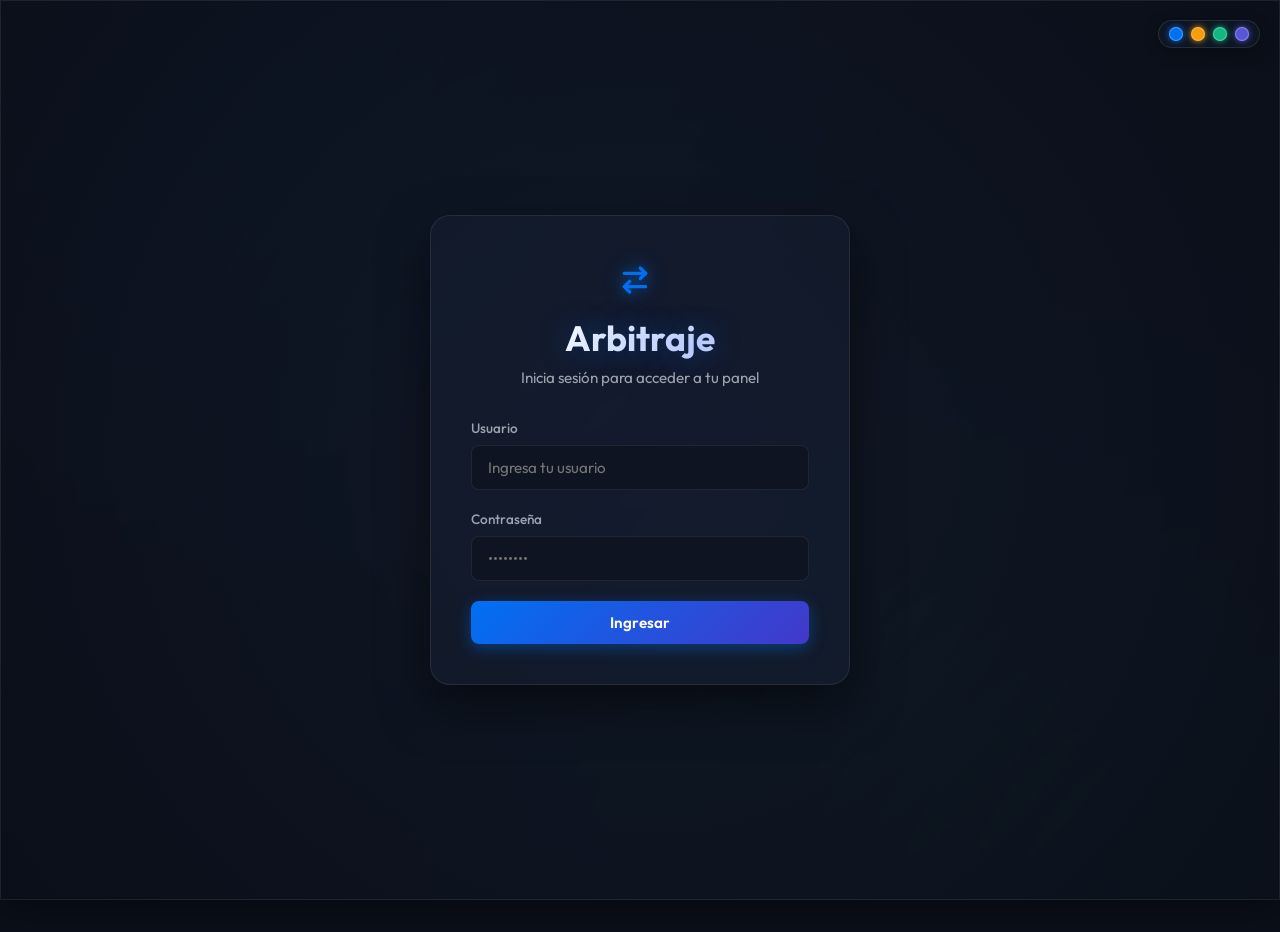
==== Arbitraje_Remesas/static/index.html @ f4feee77 "Auto-deploy: Update index.html" ====
<!DOCTYPE html>
<html lang="es">
<head>
    <meta charset="UTF-8">
    <meta name="viewport" content="width=device-width, initial-scale=1.0">
    <title>Arbitraje & Remesas - Control Panel</title>
    <link href="https://fonts.googleapis.com/css2?family=Outfit:wght@300;400;500;600;700&display=swap" rel="stylesheet">
    <link rel="stylesheet" href="styles.css?v=108">
    <script src="https://cdn.jsdelivr.net/npm/chart.js"></script>
    <link rel="icon" href="data:image/svg+xml,<svg xmlns='http://www.w3.org/2000/svg' viewBox='0 0 24 24' fill='none' stroke='%230070F3' stroke-width='2.5' stroke-linecap='round' stroke-linejoin='round'><path d='M16 3l4 4-4 4'/><path d='M20 7H4'/><path d='M8 21l-4-4 4-4'/><path d='M4 17h16'/></svg>">
</head>
<body>
    <!-- Theme Switcher floating container -->
    <div class="theme-switcher">
        <button class="theme-btn theme-blue" data-theme="blue" title="Tema Azul"></button>
        <button class="theme-btn theme-orange" data-theme="orange" title="Tema Naranja"></button>
        <button class="theme-btn theme-green" data-theme="green" title="Tema Verde"></button>
        <button class="theme-btn theme-purple" data-theme="purple" title="Tema Morado"></button>
    </div>

    <!-- Login Screen -->
    <div id="login-screen" class="glass-container auth-container">
        <div class="auth-box">
            <div class="logo-icon-svg logo-large">
                <svg class="logo-svg" viewBox="0 0 24 24" fill="none" stroke="currentColor" stroke-width="2.5" stroke-linecap="round" stroke-linejoin="round">
                    <path d="M16 3l4 4-4 4"/>
                    <path d="M20 7H4"/>
                    <path d="M8 21l-4-4 4-4"/>
                    <path d="M4 17h16"/>
                </svg>
            </div>
            <h1 class="glow-text">Arbitraje</h1>
            <p class="subtitle">Inicia sesión para acceder a tu panel</p>
            <div id="login-error" class="alert error hidden"></div>
            <form id="login-form">
                <div class="input-group">
                    <label for="username">Usuario</label>
                    <input type="text" id="username" required placeholder="Ingresa tu usuario">
                </div>
                <div class="input-group">
                    <label for="password">Contraseña</label>
                    <input type="password" id="password" required placeholder="••••••••">
                </div>
                <button type="submit" class="btn btn-primary btn-block">Ingresar</button>
            </form>
        </div>
    </div>

    <!-- Main Application Dashboard (Hidden until login) -->
    <div id="app-container" class="hidden">
        <header class="main-header">
            <div class="header-logo">
                <div class="logo-icon-svg">
                    <svg class="logo-svg" viewBox="0 0 24 24" fill="none" stroke="currentColor" stroke-width="2.5" stroke-linecap="round" stroke-linejoin="round">
                        <path d="M16 3l4 4-4 4"/>
                        <path d="M20 7H4"/>
                        <path d="M8 21l-4-4 4-4"/>
                        <path d="M4 17h16"/>
                    </svg>
                </div>
                <div>
                    <h1>Arbitraje & Remesas</h1>
                    <p class="subtitle">Eficiencia Operativa</p>
                </div>
            </div>
            <div class="header-actions">
                <div class="bcv-widget" style="display: flex; align-items: center; gap: 0.5rem;">
                    <span class="bcv-label">Tasa BCV:</span>
                    <span id="bcv-rate-display" class="bcv-value">--.-- Bs</span>
                    <span id="bcv-source" class="badge">Oficial</span>
                    
                    <!-- Capsule toggles for today / tomorrow -->
                    <div id="bcv-toggles" class="hidden" style="display: flex; gap: 3px; background: var(--card-bg); border: 1px solid var(--border-color); padding: 2px; border-radius: 6px; margin-left: 2px;">
                        <button id="btn-bcv-today" style="font-size: 0.72rem; padding: 2px 6px; border-radius: 4px; border: none; cursor: pointer; font-weight: 500; font-family: inherit; transition: all 0.2s;" title="Usar tasa de hoy">Hoy</button>
                        <button id="btn-bcv-tomorrow" style="font-size: 0.72rem; padding: 2px 6px; border-radius: 4px; border: none; cursor: pointer; font-weight: 500; font-family: inherit; transition: all 0.2s;" title="Usar tasa de mañana">Mañana</button>
                    </div>
                    
                    <button id="btn-edit-bcv" class="btn btn-icon" title="Editar tasa manual">✏️</button>
                </div>
                <button id="btn-change-password-modal" class="btn btn-secondary">🔑 Contraseña</button>
                <button id="btn-logout" class="btn btn-danger">Cerrar Sesión</button>
            </div>
        </header>

        <!-- Navigation Tabs -->
        <nav class="nav-tabs">
            <button class="tab-link active" data-tab="tab-capital">💼 Capital & Tarjetas</button>
            <button class="tab-link" data-tab="tab-canjes">💱 Canje & Arbitraje</button>
            <button class="tab-link" data-tab="tab-calculadora">🧮 Calculadora de Ciclos</button>
            <button class="tab-link" data-tab="tab-remesas">💸 Remesas & Cotizaciones</button>
            <button class="tab-link" data-tab="tab-stats">📊 Análisis & Estadísticas</button>
            <button class="tab-link" data-tab="tab-historial">📜 Historial & Bitácoras</button>
            <button class="tab-link" data-tab="tab-personal">🔒 Finanzas Personales</button>
            <button class="tab-link" data-tab="tab-estrategia">🧭 Estrategias de Capital</button>
        </nav>

        <main class="tab-content-container">
            <!-- TAB 1: CAPITAL & TARJETAS -->
            <section id="tab-capital" class="tab-pane active">
                <div class="grid-2col" style="align-items: start;">
                    <!-- Capital Distribution -->
                    <div class="card glass-card">
                        <div class="card-header" style="display: flex; justify-content: space-between; align-items: center; width: 100%; flex-wrap: wrap; gap: 0.5rem;">
                            <h2>Distribución del Capital</h2>
                            <div style="display: flex; gap: 0.5rem; flex-wrap: wrap;">
                                <button type="button" id="btn-abrir-canje-modal" class="btn btn-primary btn-sm" style="background: linear-gradient(135deg, #10b981, #059669); border: none; color: #fff; font-size: 0.75rem; font-weight: 600;">🔄 Canje de Divisas</button>
                                <button type="button" id="btn-reset-capital-inputs" class="btn btn-danger btn-sm" style="background: rgba(239, 68, 68, 0.1); border-color: rgba(239, 68, 68, 0.2); color: var(--text-danger); font-size: 0.75rem;">🗑️ Reiniciar a Cero</button>
                                <button type="button" id="btn-snapshot-capital" class="btn btn-secondary btn-sm" style="font-size: 0.75rem;">📸 Foto Diaria</button>
                            </div>
                        </div>
                        <div class="card-body">
                            <div class="capital-summary-cards">
                                <div class="mini-summary-card">
                                    <span class="label">Equivalente Total USD</span>
                                    <span id="total-capital-usd" class="value text-glow">$0.00</span>
                                </div>
                                <div class="mini-summary-card">
                                    <span class="label">Post-Comisiones (Simulado)</span>
                                    <span id="total-capital-simulado" class="value text-glow text-success">$0.00</span>
                                </div>
                            </div>
                            <form id="capital-form">
                                <div class="table-container">
                                    <table class="data-table">
                                        <thead>
                                            <tr>
                                                <th>Plataforma</th>
                                                <th>Monto VES</th>
                                                <th>Monto USD</th>
                                                <th>Equiv. USD</th>
                                                <th>Simulado USD</th>
                                            </tr>
                                        </thead>
                                        <tbody id="capital-table-body">
                                            <!-- Dynamically populated -->
                                        </tbody>
                                    </table>
                                </div>
                                <button type="submit" class="btn btn-primary float-right mt-3">Guardar Cambios de Capital</button>
                            </form>
                        </div>
                    </div>

                    <!-- Cards & Limits -->
                    <div class="card glass-card">
                        <div class="card-header">
                            <h2>Control de Tarjetas y Límites</h2>
                            <div>
                                <button id="btn-add-titular" class="btn btn-secondary btn-sm">👤 Agregar Titular</button>
                                <button id="btn-add-card" class="btn btn-secondary btn-sm">💳 Agregar Tarjeta</button>
                            </div>
                        </div>
                        <div class="card-body">
                            <div id="cards-container" class="cards-grid">
                                <!-- Cards dynamically populated -->
                            </div>
                        </div>
                    </div>
                </div>
            </section>

            <!-- TAB: CANJE & ARBITRAJE DE DIVISAS (SECCIÓN DEDICADA) -->
            <section id="tab-canjes" class="tab-pane">
                <!-- Mini KPI Summary Cards for Canjes -->
                <div class="capital-summary-cards mb-4" style="grid-template-columns: repeat(auto-fit, minmax(200px, 1fr));">
                    <div class="mini-summary-card">
                        <span class="label">Total Volumen Canjeado</span>
                        <span id="kpi-canjes-volumen" class="value text-glow">$0.00</span>
                    </div>
                    <div class="mini-summary-card">
                        <span class="label">Ganancia Neta Real (Líquida)</span>
                        <span id="kpi-canjes-ganancia-neta" class="value text-glow text-success">$0.00</span>
                    </div>
                    <div class="mini-summary-card">
                        <span class="label">Operaciones Realizadas</span>
                        <span id="kpi-canjes-total-ops" class="value">0</span>
                    </div>
                    <div class="mini-summary-card">
                        <span class="label">Spread Promedio</span>
                        <span id="kpi-canjes-margen-prom" class="value text-glow" style="color: #60a5fa;">0.00%</span>
                    </div>
                </div>

                <div class="grid-canjes" style="align-items: start; gap: 1.25rem;">
                    <!-- Left Column: Registration & Real-Time Calculation Form -->
                    <div class="card glass-card">
                        <div class="card-header" style="border-bottom: 1px solid rgba(255,255,255,0.08); padding-bottom: 0.75rem; margin-bottom: 1rem;">
                            <h2 style="margin: 0; font-size: 1.15rem; color: #10b981; display: flex; align-items: center; gap: 0.5rem;">
                                🔄 Registrar Canje / Arbitraje
                            </h2>
                        </div>
                        <div class="card-body">
                            <form id="inline-form-canje-divisas">
                                <input type="hidden" id="inline-canje-id">

                                <!-- Fila 1: Cuentas -->
                                <div class="form-grid" style="display: grid; grid-template-columns: 1fr 1fr; gap: 0.75rem; margin-bottom: 0.75rem;">
                                    <div class="form-group" style="margin: 0;">
                                        <label for="inline-canje-origen" style="font-size: 0.75rem; color: var(--text-secondary); margin-bottom: 0.25rem;">📤 Cuenta Origen (Entrego)</label>
                                        <select id="inline-canje-origen" required style="padding: 0.5rem; font-size: 0.85rem; font-weight: 500;">
                                            <option value="Efectivo USD" selected>💵 Efectivo USD</option>
                                            <option value="Zelle">🇺🇸 Zelle</option>
                                            <option value="Binance (USDT)">🟡 Binance (USDT)</option>
                                            <option value="Zinli">🟣 Zinli</option>
                                            <option value="Banco Mercantil (USD)">🏦 Mercantil Panamá (USD)</option>
                                            <option value="Bancamiga (USD)">🏦 Bancamiga (USD)</option>
                                            <option value="Banco Provincial (USD)">🏦 Provincial (USD)</option>
                                            <option value="Banco de Venezuela (USD)">🏦 BDV (USD)</option>
                                        </select>
                                    </div>
                                    <div class="form-group" style="margin: 0;">
                                        <label for="inline-canje-destino" style="font-size: 0.75rem; color: var(--text-secondary); margin-bottom: 0.25rem;">📥 Cuenta Destino (Recibo)</label>
                                        <select id="inline-canje-destino" required style="padding: 0.5rem; font-size: 0.85rem; font-weight: 500;">
                                            <option value="Zelle" selected>🇺🇸 Zelle</option>
                                            <option value="Efectivo USD">💵 Efectivo USD</option>
                                            <option value="Binance (USDT)">🟡 Binance (USDT)</option>
                                            <option value="Zinli">🟣 Zinli</option>
                                            <option value="Banco Mercantil (USD)">🏦 Mercantil Panamá (USD)</option>
                                            <option value="Bancamiga (USD)">🏦 Bancamiga (USD)</option>
                                            <option value="Banco Provincial (USD)">🏦 Provincial (USD)</option>
                                            <option value="Banco de Venezuela (USD)">🏦 BDV (USD)</option>
                                        </select>
                                    </div>
                                </div>

                                <!-- Fila 2: Montos y Comisión -->
                                <div class="form-grid" style="display: grid; grid-template-columns: 1.1fr 0.9fr 1.1fr; gap: 0.6rem; margin-bottom: 0.65rem; align-items: end;">
                                    <div class="form-group" style="margin: 0;">
                                        <label for="inline-canje-monto-entregado" style="font-size: 0.75rem; margin-bottom: 0.25rem;">Monto Entregado ($)</label>
                                        <input type="number" step="any" id="inline-canje-monto-entregado" required placeholder="Ej. 1000" oninput="window.recalculateInlineCanjeForm('entregado')" onchange="window.recalculateInlineCanjeForm('entregado')" style="padding: 0.5rem; font-size: 0.9rem; font-weight: 700;">
                                    </div>
                                    <div class="form-group" style="margin: 0;">
                                        <label for="inline-canje-comision-pct" style="font-size: 0.75rem; margin-bottom: 0.25rem;">% Comisión</label>
                                        <input type="number" step="any" id="inline-canje-comision-pct" value="6.0" placeholder="6.0" oninput="window.recalculateInlineCanjeForm('comision')" onchange="window.recalculateInlineCanjeForm('comision')" style="padding: 0.5rem; font-size: 0.9rem; color: #10b981; font-weight: 700; text-align: center;">
                                    </div>
                                    <div class="form-group" style="margin: 0;">
                                        <label for="inline-canje-monto-recibido" style="font-size: 0.75rem; margin-bottom: 0.25rem;">Monto Recibido ($)</label>
                                        <input type="number" step="any" id="inline-canje-monto-recibido" required placeholder="Ej. 1060" oninput="window.recalculateInlineCanjeForm('recibido')" onchange="window.recalculateInlineCanjeForm('recibido')" style="padding: 0.5rem; font-size: 0.9rem; font-weight: 700;">
                                    </div>
                                </div>

                                <!-- Modo de cálculo -->
                                <div style="display: flex; gap: 1rem; background: rgba(255,255,255,0.03); border: 1px solid rgba(255,255,255,0.06); padding: 0.45rem 0.65rem; border-radius: 6px; margin-bottom: 0.65rem; font-size: 0.75rem;">
                                    <span style="color: var(--text-secondary); font-weight: 500;">Modo:</span>
                                    <label style="display: flex; align-items: center; gap: 0.3rem; cursor: pointer; color: var(--text-primary);">
                                        <input type="radio" name="inline-canje-calc-mode" value="markup" checked onchange="window.recalculateInlineCanjeForm('mode')" onclick="window.recalculateInlineCanjeForm('mode')"> Cobro a favor (+%): Recibo más
                                    </label>
                                    <label style="display: flex; align-items: center; gap: 0.3rem; cursor: pointer; color: var(--text-primary);">
                                        <input type="radio" name="inline-canje-calc-mode" value="discount" onchange="window.recalculateInlineCanjeForm('mode')" onclick="window.recalculateInlineCanjeForm('mode')"> Descuento (-%): Entrego menos
                                    </label>
                                </div>

                                <!-- Deducciones Operativas Editables -->
                                <details style="background: rgba(255,255,255,0.02); border: 1px solid rgba(255,255,255,0.07); border-radius: 6px; padding: 0.45rem 0.65rem; margin-bottom: 0.75rem;">
                                    <summary style="font-size: 0.75rem; font-weight: 600; color: #60a5fa; cursor: pointer; display: flex; align-items: center; justify-content: space-between;">
                                        ⚙️ Deducciones Operativas (Editable)
                                    </summary>
                                    <div style="display: grid; grid-template-columns: 1fr 1fr; gap: 0.75rem; margin-top: 0.5rem; padding-top: 0.45rem; border-top: 1px solid rgba(255,255,255,0.05);">
                                        <div class="form-group" style="margin: 0;">
                                            <label style="display: flex; justify-content: space-between; align-items: center; font-size: 0.72rem; margin-bottom: 0.2rem;">
                                                <span>Costo Reposición USDT (%):</span>
                                                <input type="checkbox" id="inline-canje-toggle-repo" checked onchange="window.recalculateInlineCanjeForm('repo')" title="Activar/Desactivar">
                                            </label>
                                            <input type="number" step="any" id="inline-canje-repo-pct" value="2.0" oninput="window.recalculateInlineCanjeForm('repo')" onchange="window.recalculateInlineCanjeForm('repo')" style="padding: 0.35rem; font-size: 0.8rem;">
                                        </div>
                                        <div class="form-group" style="margin: 0;">
                                            <label style="display: flex; justify-content: space-between; align-items: center; font-size: 0.72rem; margin-bottom: 0.2rem;">
                                                <span>Comisiones P2P + PM (%):</span>
                                                <input type="checkbox" id="inline-canje-toggle-op" checked onchange="window.recalculateInlineCanjeForm('op')" title="Activar/Desactivar">
                                            </label>
                                            <input type="number" step="any" id="inline-canje-op-pct" value="0.55" oninput="window.recalculateInlineCanjeForm('op')" onchange="window.recalculateInlineCanjeForm('op')" style="padding: 0.35rem; font-size: 0.8rem;">
                                        </div>
                                    </div>
                                </details>

                                <!-- Tarjeta de Desglose en Vivo (Live Calculation Preview) -->
                                <div style="background: rgba(16, 185, 129, 0.08); border: 1px solid rgba(16, 185, 129, 0.3); border-radius: 8px; padding: 0.75rem 0.85rem; margin-bottom: 0.75rem;">
                                    <div style="display: flex; justify-content: space-between; align-items: center; margin-bottom: 0.4rem;">
                                        <span style="font-size: 0.75rem; font-weight: 700; color: #10b981; text-transform: uppercase; letter-spacing: 0.04em;">📊 Desglose de Rentabilidad Neta</span>
                                        <span id="inline-canje-preview-roi" style="font-size: 0.85rem; font-weight: 800; color: #10b981;">ROI Neto: +0.00%</span>
                                    </div>
                                    <div style="display: grid; grid-template-columns: 1fr 1fr 1.2fr; gap: 0.4rem; font-size: 0.75rem;">
                                        <div>
                                            <span style="color: var(--text-secondary); display: block;">Spread Bruto:</span>
                                            <strong id="inline-canje-preview-bruto" style="color: #f8fafc;">+$0.00 USD</strong>
                                        </div>
                                        <div>
                                            <span style="color: var(--text-secondary); display: block;">Deducciones:</span>
                                            <strong id="inline-canje-preview-deducciones" style="color: #f87171;">-$0.00 USD</strong>
                                        </div>
                                        <div>
                                            <span style="color: var(--text-secondary); display: block;">Ganancia Neta Real:</span>
                                            <strong id="inline-canje-preview-neta" style="color: #10b981; font-size: 0.95rem;">+$0.00 USD</strong>
                                        </div>
                                    </div>
                                </div>

                                <!-- Fila 3: Cliente, Fecha, Detalles -->
                                <div class="form-grid" style="display: grid; grid-template-columns: 1.2fr 1fr; gap: 0.6rem; margin-bottom: 0.55rem;">
                                    <div class="form-group" style="margin: 0;">
                                        <label for="inline-canje-cliente" style="font-size: 0.75rem; margin-bottom: 0.2rem;">Cliente / Contacto (Opcional)</label>
                                        <input type="text" id="inline-canje-cliente" placeholder="Ej. Carlos Mendoza" style="padding: 0.45rem; font-size: 0.85rem;">
                                    </div>
                                    <div class="form-group" style="margin: 0;">
                                        <label for="inline-canje-fecha" style="font-size: 0.75rem; margin-bottom: 0.2rem;">Fecha y Hora</label>
                                        <input type="datetime-local" id="inline-canje-fecha" style="padding: 0.45rem; font-size: 0.85rem;" title="Selecciona fecha y hora">
                                    </div>
                                </div>

                                <div class="form-group" style="margin: 0 0 0.55rem 0;">
                                    <label for="inline-canje-detalles" style="font-size: 0.75rem; margin-bottom: 0.2rem;">Detalles / Concepto (Opcional)</label>
                                    <input type="text" id="inline-canje-detalles" placeholder="Ej. Canje de $1,000 en efectivo por Zelle" style="padding: 0.45rem; font-size: 0.85rem;">
                                </div>

                                <!-- Capture / Comprobante -->
                                <div class="form-group" style="margin: 0 0 0.85rem 0;">
                                    <label for="inline-canje-capture-file" style="font-size: 0.75rem; margin-bottom: 0.2rem;">📎 Capture / Comprobante (Opcional, máx 2MB)</label>
                                    <input type="file" id="inline-canje-capture-file" accept="image/*" style="font-size: 0.75rem; padding: 0.35rem;">
                                    <input type="hidden" id="inline-canje-capture-url">
                                </div>

                                <button type="submit" id="btn-submit-inline-canje" class="btn btn-primary btn-block" style="background: linear-gradient(135deg, #10b981, #059669); border: none; font-weight: 700; font-size: 0.9rem; padding: 0.75rem; cursor: pointer;">
                                    💾 Registrar Canje en el Sistema
                                </button>
                            </form>
                        </div>
                    </div>

                    <!-- Right Column: Interactive History & Table -->
                    <div class="card glass-card">
                        <div class="card-header" style="display: flex; justify-content: space-between; align-items: center; flex-wrap: wrap; gap: 0.5rem; border-bottom: 1px solid rgba(255,255,255,0.08); padding-bottom: 0.75rem; margin-bottom: 1rem;">
                            <h2 style="margin: 0; font-size: 1.1rem; display: flex; align-items: center; gap: 0.4rem;">
                                📜 Historial de Canjes Registrados
                            </h2>
                            <div style="display: flex; gap: 0.5rem; align-items: center; flex-wrap: wrap;">
                                <input type="text" id="canjes-search-input" placeholder="🔍 Buscar cliente/detalle..." style="padding: 0.35rem 0.6rem; font-size: 0.75rem; background: rgba(255,255,255,0.05); border: 1px solid rgba(255,255,255,0.1); color: #fff; border-radius: 6px; outline: none; width: 170px;">
                                <button type="button" id="btn-refresh-canjes" class="btn btn-secondary btn-sm" style="padding: 0.35rem 0.6rem; font-size: 0.75rem;" title="Refrescar">🔄</button>
                            </div>
                        </div>
                        <div class="card-body">
                            <div class="table-container" style="max-height: 600px; overflow-y: auto; overflow-x: auto; width: 100%; max-width: 100%;">
                                <table class="data-table">
                                    <thead>
                                        <tr>
                                            <th>Fecha</th>
                                            <th>Flujo</th>
                                            <th>Entregado</th>
                                            <th>Recibido</th>
                                            <th>% Fee</th>
                                            <th>Ganancia Neta</th>
                                            <th>Cliente</th>
                                            <th>Comprobante</th>
                                            <th>Acciones</th>
                                        </tr>
                                    </thead>
                                    <tbody id="canjes-main-table-body">
                                        <!-- Dynamically populated -->
                                    </tbody>
                                </table>
                            </div>
                        </div>
                    </div>
                </div>
            </section>

            <!-- TAB 2: CALCULADORA DE CICLOS -->
            <section id="tab-calculadora" class="tab-pane">
                <!-- Navigation sub-tabs -->
                <div class="sub-nav-tabs">
                    <button class="sub-tab-link active" data-subtab="subtab-calculadora-ciclos">🔄 Operativa de Ciclos</button>
                    <button class="sub-tab-link" data-subtab="subtab-simulador-bcv">💰 Simulador de Compra BCV</button>
                </div>

                <div id="subtab-calculadora-ciclos" class="sub-tab-pane active">
                    <div class="grid-2col">
                    <!-- Calculator Inputs and Active Envelopes Stack -->
                    <div style="display: flex; flex-direction: column; gap: 1.25rem;">
                        <div class="card glass-card">
                            <div class="card-header">
                                <h2>Calculadora Operativa de Ciclos</h2>
                            </div>
                            <div class="card-body">
                                <form id="ciclo-calculator-form">
                                    <div class="grid-2col-form">
                                        <div class="input-group">
                                            <label for="calc-fecha">Fecha y Hora de Creación (Opcional)</label>
                                            <div class="flex-row-align">
                                                <input type="datetime-local" id="calc-fecha" style="flex: 1;" title="Selecciona la fecha y hora de este ciclo o déjalo vacío para la fecha actual">
                                                <button type="button" id="btn-calc-bcv-fecha" class="btn btn-secondary" style="padding: 0.75rem 0.85rem; font-size: 0.85rem; white-space: nowrap;" title="Cargar tasa oficial BCV de la fecha seleccionada">🏛️ Tasa BCV</button>
                                            </div>
                                        </div>
                                        <div class="input-group">
                                            <label for="calc-usdt-vendidos">USDT a Vender</label>
                                            <input type="number" step="any" id="calc-usdt-vendidos" required placeholder="Monto USDT (Ej. 900)">
                                        </div>
                                        <div class="input-group">
                                            <label for="calc-tasa-venta">Tasa de Venta (P2P)</label>
                                            <div class="flex-row-align">
                                                <input type="number" step="any" id="calc-tasa-venta" required placeholder="Tasa VES/USDT (Ej. 751.9)">
                                                <button type="button" id="btn-calc-consultar-p2p" class="btn btn-secondary" style="padding: 0.75rem 1rem; font-size: 0.85rem;" title="Consultar Binance P2P en vivo">⚡ Consultar P2P</button>
                                            </div>
                                        </div>
                                        <div class="input-group">
                                            <label for="calc-banco-venta">Banco receptor de bolívares</label>
                                            <select id="calc-banco-venta" required>
                                                <option value="Provincial">Provincial</option>
                                                <option value="Venezuela">Venezuela</option>
                                                <option value="Bancamiga">Bancamiga</option>
                                                <option value="Banesco">Banesco</option>
                                                <option value="Mercantil">Mercantil</option>
                                            </select>
                                        </div>
                                        <div class="input-group">
                                            <label for="calc-rol-p2p">Rol en Binance P2P</label>
                                            <select id="calc-rol-p2p" required>
                                                <option value="maker">Maker (Anuncio, min. $100)</option>
                                                <option value="taker">Taker (Vender directo)</option>
                                            </select>
                                        </div>
                                        <div class="input-group">
                                            <label for="calc-tarjeta-compra">Tarjeta/Método de Compra</label>
                                            <select id="calc-tarjeta-compra" required>
                                                <!-- Dynamically populated from database cards -->
                                            </select>
                                        </div>
                                        <div class="input-group">
                                            <label for="calc-divisas-compradas">Divisas Compradas $</label>
                                            <input type="number" step="any" id="calc-divisas-compradas" required placeholder="Monto en $ (Ej. 1000)">
                                        </div>
                                        <div class="input-group">
                                            <label for="calc-divisas-procesadas">Divisas Procesadas en Binance $</label>
                                            <input type="number" step="any" id="calc-divisas-procesadas" required placeholder="Monto en $ (Ej. 995)">
                                        </div>
                                        <div class="input-group">
                                            <label for="calc-transferencias-ves">Comisiones de Transferencias (VES)</label>
                                            <input type="number" step="any" id="calc-transferencias-ves" value="0" placeholder="Ej. Pago móvil 0.3%">
                                        </div>
                                        <div class="input-group flex-row-align">
                                            <label for="calc-pago-movil-auto">¿Aplicar 0.3% Pago Móvil auto?</label>
                                            <input type="checkbox" id="calc-pago-movil-auto">
                                        </div>
                                        <div class="input-group flex-row-align">
                                            <label for="calc-tercera-edad">👵 Cuenta Tercera Edad (Exento 0.5% BDV)</label>
                                            <input type="checkbox" id="calc-tercera-edad">
                                        </div>
                                    </div>
                                    <div class="calc-actions mt-4" style="display: flex; flex-direction: column; gap: 0.5rem;">
                                        <button type="button" id="btn-calcular-ciclo" class="btn btn-secondary btn-block">🧮 Calcular Ciclo</button>
                                        <div class="flex-row-align" style="gap: 0.5rem; width: 100%;">
                                            <button type="button" id="btn-guardar-ciclo" class="btn btn-success btn-block hidden" style="flex: 1; padding: 0.75rem 0.5rem; font-size: 0.82rem;">💾 Registrar al 100%</button>
                                            <button type="button" id="btn-abrir-sobre-ciclo" class="btn btn-primary btn-block hidden" style="flex: 1; padding: 0.75rem 0.5rem; font-size: 0.82rem;">📂 Iniciar Ciclo Fraccionado</button>
                                        </div>
                                    </div>
                                </form>
                            </div>
                        </div>

                        <!-- Active Envelopes (Ciclos Abiertos) -->
                        <div id="active-envelopes-card" class="card glass-card hidden">
                            <div class="card-header" style="display: flex; justify-content: space-between; align-items: center; border-bottom: 1px solid var(--border-color); padding-bottom: 0.75rem; margin-bottom: 1rem;">
                                <h2 style="font-size: 1.1rem; font-weight: 600; margin: 0; display: flex; align-items: center; gap: 0.5rem;">📁 Sobres de Ciclos Activos</h2>
                                <span class="badge text-success text-glow" style="font-size: 0.75rem; background: rgba(16,185,129,0.1); padding: 3px 8px; border-radius: 6px;">Pendientes</span>
                            </div>
                            <div class="card-body" id="active-envelopes-list" style="display: flex; flex-direction: column; gap: 1rem; padding: 0;">
                                <!-- Dynamically populated open cycles -->
                            </div>
                        </div>
                    </div>

                    <!-- Calculator Results Preview -->
                    <div class="card glass-card result-card">
                        <div class="card-header">
                            <h2>Resultado del Ciclo</h2>
                        </div>
                        <div class="card-body" id="calc-results-preview">
                            <div class="empty-state">
                                <span class="large-icon">📊</span>
                                <p>Introduce los datos y presiona "Calcular Ciclo" para ver los resultados.</p>
                            </div>
                        </div>
                    </div>
                </div>
            </div>

            <!-- SUB-TAB 2: SIMULADOR DE COMPRA BCV -->
                <div id="subtab-simulador-bcv" class="sub-tab-pane">
                    <div class="grid-2col">
                        <!-- Inputs Panel -->
                        <div class="card glass-card">
                            <div class="card-header">
                                <h2>Parámetros del Simulador</h2>
                            </div>
                            <div class="card-body">
                                <form id="sim-bcv-form" onsubmit="event.preventDefault();">
                                    <div class="grid-2col-form">
                                        <div class="input-group">
                                            <label for="sim-bcv-banco">Banco de Compra</label>
                                            <select id="sim-bcv-banco">
                                                <option value="Venezuela">Banco de Venezuela (BDV)</option>
                                                <option value="Provincial">Banco Provincial</option>
                                                <option value="Mercantil">Banco Mercantil</option>
                                                <option value="Bancamiga">Bancamiga</option>
                                                <option value="Banesco">Banesco</option>
                                                <option value="Personalizado">Otro / Personalizado</option>
                                            </select>
                                        </div>
                                        <div class="input-group" style="display: flex; align-items: center; justify-content: flex-start; gap: 8px; margin-top: 1.5rem;">
                                            <input type="checkbox" id="sim-bcv-tercera-edad" style="width: auto; cursor: pointer; height: 18px; margin: 0;">
                                            <label for="sim-bcv-tercera-edad" style="margin: 0; cursor: pointer; font-size: 0.9rem;">👵 Cuenta de Tercera Edad (Exención BDV)</label>
                                        </div>
                                    </div>

                                    <div class="grid-2col-form mt-3">
                                        <div class="input-group">
                                            <label for="sim-bcv-comision">Comisión Bancaria (%)</label>
                                            <input type="number" step="any" id="sim-bcv-comision" value="0.5" placeholder="0.5">
                                        </div>
                                        <div class="input-group">
                                            <label for="sim-bcv-tasa">Tasa de Cambio BCV (VES/$)</label>
                                            <input type="number" step="any" id="sim-bcv-tasa" placeholder="Ej. 736.93">
                                        </div>
                                    </div>

                                    <div class="grid-2col-form mt-3">
                                        <div class="input-group">
                                            <label for="sim-bcv-limite">Límite Mensual por Cuenta ($)</label>
                                            <input type="number" step="any" id="sim-bcv-limite" value="500" placeholder="500">
                                        </div>
                                        <div class="input-group">
                                            <label for="sim-bcv-modo">Modo de Simulación</label>
                                            <select id="sim-bcv-modo">
                                                <option value="ves">Tengo Bolívares Disponibles (VES)</option>
                                                <option value="usd">Quiero Comprar un Monto en Dólares ($)</option>
                                            </select>
                                        </div>
                                    </div>

                                    <div class="input-group mt-3">
                                        <label for="sim-bcv-monto" id="sim-bcv-monto-label">Monto de Bolívares a Simular (VES)</label>
                                        <input type="number" step="any" id="sim-bcv-monto" required placeholder="Ej. 1000000">
                                    </div>
                                </form>
                            </div>
                        </div>

                        <!-- Results Panel -->
                        <div class="card glass-card result-card">
                            <div class="card-header">
                                <h2>Resultado de Simulación BCV</h2>
                            </div>
                            <div class="card-body">
                                <div class="results-preview-container">
                                    <!-- Result Box: Principal Output -->
                                    <div class="result-box mb-4">
                                        <span class="result-title" id="sim-res-principal-label">Dólares Adquiridos (Neto)</span>
                                        <span class="result-value text-glow text-primary" id="sim-res-principal-value">$0.00</span>
                                    </div>

                                    <!-- Breakdowns -->
                                    <div class="breakdown-item mb-2" style="display: flex; justify-content: space-between; border-bottom: 1px dashed var(--border-color); padding-bottom: 0.5rem;">
                                        <span class="text-muted" id="sim-res-equiv-label">Monto Principal Equivalente:</span>
                                        <strong id="sim-res-equiv-monto">$0.00</strong>
                                    </div>
                                    <div class="breakdown-item mb-2" style="display: flex; justify-content: space-between; border-bottom: 1px dashed var(--border-color); padding-bottom: 0.5rem;">
                                        <span class="text-muted">Comisión Bancaria Estimada (VES):</span>
                                        <strong class="text-danger" id="sim-res-comision-ves">0.00 VES</strong>
                                    </div>
                                    <div class="breakdown-item mb-3" style="display: flex; justify-content: space-between; border-bottom: 1px dashed var(--border-color); padding-bottom: 0.5rem;">
                                        <span class="text-muted">Total Bolívares Requeridos:</span>
                                        <strong class="text-success" id="sim-res-total-ves">0.00 VES</strong>
                                    </div>

                                    <!-- Accounts Required breakdown -->
                                    <div class="result-box mt-3" style="background: rgba(168, 85, 247, 0.05); border: 1px solid rgba(168, 85, 247, 0.2); padding: 12px; border-radius: 8px;">
                                        <span class="result-title" style="color: #a855f7; font-weight: 600;">Cuentas Bancarias Requeridas</span>
                                        <span class="result-value" id="sim-res-cuentas-value" style="font-size: 1.15rem; font-weight: 500; display: block; margin-top: 4px; color: var(--text-primary);">0 cuentas</span>
                                        <p id="sim-res-cuentas-desc" style="font-size: 0.8rem; color: var(--text-secondary); margin-top: 4px; line-height: 1.2;"></p>
                                    </div>
                                </div>
                            </div>
                        </div>
                    </div>
                </div>
            </section>

            <!-- TAB: REMESAS & COTIZACIONES -->
            <section id="tab-remesas" class="tab-pane">
                <div class="grid-2col">
                    <!-- Left: Form & Live Rates -->
                    <div class="card glass-card">
                        <div class="card-header">
                            <h2>Cotizador de Remesas (USD ➔ VES)</h2>
                        </div>
                        <div class="card-body">
                            <form id="remesa-form">
                                <div class="grid-2col-form">
                                    <div class="input-group">
                                        <label for="remesa-cliente">Nombre del Cliente</label>
                                        <div style="position: relative; width: 100%;">
                                            <input type="text" id="remesa-cliente" required placeholder="Ej. Juan Pérez" autocomplete="off" style="width: 100%; padding-right: 75px;">
                                            <div id="autocomplete-clientes-list" class="autocomplete-dropdown hidden" style="z-index: 1000;"></div>
                                            
                                            <!-- Action controls inside input container -->
                                            <div style="position: absolute; right: 8px; top: 50%; transform: translateY(-50%); display: flex; align-items: center; gap: 8px; z-index: 10;">
                                                <select id="remesa-cliente-genero" style="padding: 0 !important; font-size: 1.15rem; border: none !important; background: transparent !important; box-shadow: none !important; color: var(--text-primary); cursor: pointer; width: 26px !important; min-width: 26px !important; flex-shrink: 0; text-align-last: center; margin: 0; outline: none !important; -webkit-appearance: none; -moz-appearance: none; appearance: none;" title="Género del cliente para avatar">
                                                    <option value="Masculino">👨</option>
                                                    <option value="Femenino">👩</option>
                                                </select>
                                                <button type="button" id="btn-abrir-agenda" style="background: transparent !important; border: none !important; box-shadow: none !important; color: var(--text-secondary); cursor: pointer; padding: 4px; font-size: 1.15rem; display: flex; align-items: center; justify-content: center; margin: 0; outline: none !important;" title="Abrir Agenda de Clientes">📖</button>
                                            </div>
                                        </div>
                                    </div>
                                    <div class="input-group">
                                        <label for="remesa-monto-usd">Monto a Enviar (USD)</label>
                                        <input type="number" step="any" id="remesa-monto-usd" required value="100" placeholder="Ej. 100">
                                    </div>
                                    <div class="input-group">
                                        <label>Fecha y Hora Operación (Opcional)</label>
                                        <div style="display: flex; gap: 0.4rem; align-items: center;">
                                            <input type="date" id="remesa-fecha" style="flex: 1;" title="Selecciona la fecha (opcional)">
                                            <input type="time" id="remesa-hora" style="flex: 0 0 110px;" title="Selecciona la hora (opcional)">
                                        </div>
                                    </div>
                                    <div class="input-group">
                                        <label for="remesa-margen">Margen Deseado (%)</label>
                                        <input type="number" step="any" id="remesa-margen" value="3.0" placeholder="Ej. 3">
                                    </div>
                                    <div class="input-group">
                                        <label for="remesa-tasa-cliente">Tasa Ofrecida al Cliente (VES/$)</label>
                                        <input type="number" step="any" id="remesa-tasa-cliente" placeholder="Manual o calculada">
                                    </div>
                                    <div class="input-group">
                                        <label for="remesa-metodo-pago">Método de Recibo USD</label>
                                        <select id="remesa-metodo-pago" required>
                                            <option value="Zelle">Zelle</option>
                                            <option value="Zinli">Zinli</option>
                                            <option value="Efectivo USD">Efectivo USD</option>
                                            <option value="Mercantil Panamá">Mercantil Panamá</option>
                                            <option value="Mony">Mony</option>
                                            <option value="Airtm">Airtm</option>
                                            <option value="Euros Electrónicos">Euros Electrónicos</option>
                                            <option value="Wise">Wise</option>
                                            <option value="Zen">Zen</option>
                                            <option value="Revolut">Revolut</option>
                                            <option value="Paypal">Paypal</option>
                                            <option value="Binance Pay">Binance Pay</option>
                                        </select>
                                    </div>
                                    <div class="input-group">
                                        <label for="remesa-banco-receptor">Banco Emisor VES</label>
                                        <select id="remesa-banco-receptor" required>
                                            <option value="Provincial">Provincial</option>
                                            <option value="Venezuela">Venezuela</option>
                                            <option value="Bancamiga">Bancamiga</option>
                                            <option value="Banesco">Banesco</option>
                                            <option value="Mercantil">Mercantil</option>
                                            <option value="Pago Móvil">Pago Móvil</option>
                                            <option value="Otros Bancos">Otros Bancos</option>
                                        </select>
                                    </div>
                                    <div class="input-group">
                                        <label for="remesa-ciclo-financiador">Restar de Sobre Activo (Opcional)</label>
                                        <select id="remesa-ciclo-financiador" style="padding: 0.45rem;">
                                            <option value="">-- Ninguno (No restar de sobre) --</option>
                                        </select>
                                    </div>
                                    <div class="input-group">
                                        <label for="remesa-costo-adq">Adquisición USDT (Zelle Premium %)</label>
                                        <input type="number" step="any" id="remesa-costo-adq" value="2.0" placeholder="Ej. 2">
                                    </div>
                                    <div class="input-group">
                                        <label for="remesa-comision-bin">Binance Cambio Fee (%)</label>
                                        <input type="number" step="any" id="remesa-comision-bin" value="0.25" placeholder="Ej. 0.25">
                                    </div>
                                    <div class="input-group flex-row-align mt-3">
                                        <label for="remesa-pago-movil-auto">¿Aplicar 0.3% Pago Móvil/VES?</label>
                                        <input type="checkbox" id="remesa-pago-movil-auto" checked>
                                    </div>
                                    <div class="input-group">
                                        <label for="remesa-rol-p2p">Rol en Binance P2P</label>
                                        <select id="remesa-rol-p2p" required>
                                            <option value="maker">Maker (Anuncio, min. $100)</option>
                                            <option value="taker">Taker (Vender directo)</option>
                                        </select>
                                    </div>
                                </div>
                                <div class="input-group mt-4">
                                    <label for="remesa-p2p-ref">Tasa P2P de Referencia (VES/USDT)</label>
                                    <div class="flex-row-align">
                                        <input type="number" step="any" id="remesa-p2p-ref" required placeholder="Tasa P2P referencial">
                                        <button type="button" id="btn-consultar-p2p" class="btn btn-secondary">⚡ Consultar Binance P2P</button>
                                    </div>
                                </div>
                            </form>
                            
                            <!-- P2P Live Rates Display -->
                            <div id="p2p-rates-panel" class="mt-4 hidden">
                                <h3>Tasas Activas en Binance P2P</h3>
                                <div class="table-container">
                                    <table class="data-table">
                                        <thead>
                                            <tr>
                                                <th>Anunciante</th>
                                                <th>Precio (VES)</th>
                                                <th>Límites</th>
                                                <th>Métodos</th>
                                            </tr>
                                        </thead>
                                        <tbody id="p2p-rates-table-body">
                                            <!-- Dynamically populated -->
                                        </tbody>
                                    </table>
                                </div>
                                <div class="p2p-summary-box mt-3">
                                    <span>Promedio Top 3 P2P:</span>
                                    <strong id="p2p-avg-rate-display">--.-- VES</strong>
                                    <button type="button" id="btn-usar-tasa-p2p-avg" class="btn btn-sm btn-secondary">Usar Promedio</button>
                                </div>
                            </div>
                        </div>
                    </div>
                    
                    <!-- Right: Results Card & WhatsApp -->
                    <div class="card glass-card">
                        <div class="card-header">
                            <h2>Cotización Calculada</h2>
                        </div>
                        <div class="card-body">
                            <div id="remesa-results-display" class="results-display-list">
                                <div class="empty-state">
                                    <span class="large-icon">💸</span>
                                    <p>Completa el formulario y presiona "Consultar Binance P2P" o ingresa una tasa para calcular la cotización.</p>
                                </div>
                            </div>
                            
                            <!-- WhatsApp Template Output -->
                            <div id="whatsapp-box-container" class="mt-4 hidden">
                                <label for="remesa-whatsapp-text">Mensaje Formateado (WhatsApp)</label>
                                <textarea id="remesa-whatsapp-text" rows="8" readonly class="whatsapp-textarea"></textarea>
                                <div class="calc-actions mt-3">
                                    <button type="button" id="btn-copiar-remesa-text" class="btn btn-secondary btn-block">📋 Copiar Mensaje</button>
                                    <button type="button" id="btn-registrar-remesa" class="btn btn-primary btn-block">💾 Registrar Remesa en Historial</button>
                                </div>
                            </div>
                        </div>
                    </div>
                </div>
            </section>
            <!-- TAB 3: ANÁLISIS & ESTADÍSTICAS -->
            <section id="tab-stats" class="tab-pane">
                <!-- Header with Period Filter & PDF Export -->
                <div style="display: flex; justify-content: space-between; align-items: center; margin-bottom: 0.85rem; flex-wrap: wrap; gap: 0.75rem;">
                    <h3 style="font-size: 0.95rem; text-transform: uppercase; letter-spacing: 0.05em; color: var(--text-secondary); margin: 0; font-weight: 600; display: flex; align-items: center; gap: 6px;">
                        📈 Rendimiento General Consolidado (Remesas + Arbitraje)
                    </h3>
                    <div style="display: flex; align-items: center; gap: 8px; flex-wrap: wrap;">
                        <span style="font-size: 0.85rem; color: var(--text-secondary); font-weight: 500;">Período KPIs:</span>
                        <select id="stats-periodo-select" style="padding: 6px 14px; font-size: 0.85rem; background: rgba(15, 23, 42, 0.9); border: 1px solid rgba(255, 255, 255, 0.2); color: #f8fafc; border-radius: 8px; font-weight: 600; cursor: pointer; outline: none; transition: all 0.2s ease; box-shadow: 0 4px 12px rgba(0, 0, 0, 0.4);">
                            <option value="semana" selected style="background-color: #0f172a; color: #f8fafc; padding: 10px;">🗓️ Esta Semana (Lunes a Domingo)</option>
                            <option value="mes" style="background-color: #0f172a; color: #f8fafc; padding: 10px;">📅 Este Mes</option>
                            <option value="historico" style="background-color: #0f172a; color: #f8fafc; padding: 10px;">🌐 Histórico Completo</option>
                            <option value="personalizado" style="background-color: #0f172a; color: #f8fafc; padding: 10px;">📆 Rango Personalizado</option>
                        </select>

                        <div id="stats-custom-range-container" class="hidden flex-row-align" style="gap: 6px;">
                            <input type="date" id="stats-fecha-desde" style="padding: 5px 8px; font-size: 0.8rem; background: rgba(15, 23, 42, 0.9); border: 1px solid rgba(255,255,255,0.2); color: #fff; border-radius: 6px; outline: none;">
                            <span style="font-size: 0.8rem; color: var(--text-secondary);">a</span>
                            <input type="date" id="stats-fecha-hasta" style="padding: 5px 8px; font-size: 0.8rem; background: rgba(15, 23, 42, 0.9); border: 1px solid rgba(255,255,255,0.2); color: #fff; border-radius: 6px; outline: none;">
                            <button id="btn-filtrar-custom-stats" class="btn btn-primary btn-sm" style="padding: 5px 10px; font-size: 0.78rem;">🔍 Filtrar</button>
                        </div>

                        <button id="btn-export-stats-pdf" class="btn btn-secondary btn-sm" style="display: flex; align-items: center; gap: 4px; padding: 6px 12px; font-size: 0.8rem;">🖨️ Imprimir / PDF</button>
                    </div>
                </div>
                <div class="capital-summary-cards" style="margin-bottom: 2rem; display: grid; grid-template-columns: repeat(auto-fit, minmax(200px, 1fr)); gap: 1rem;">
                    <div class="mini-summary-card" style="background: linear-gradient(135deg, rgba(0, 112, 243, 0.15) 0%, rgba(0, 112, 243, 0.05) 100%); border-color: rgba(0, 112, 243, 0.3);">
                        <span id="stats-label-historica" class="label">Ganancia Combinada Total</span>
                        <span id="stats-ganancia-historica" class="value text-glow text-primary">$0.00</span>
                    </div>
                    <div class="mini-summary-card" style="background: linear-gradient(135deg, rgba(16, 185, 129, 0.15) 0%, rgba(16, 185, 129, 0.05) 100%); border-color: rgba(16, 185, 129, 0.3);">
                        <span id="stats-label-semanal" class="label">Ganancia Semanal</span>
                        <span id="stats-ganancia-semanal" class="value text-glow text-success">$0.00</span>
                    </div>
                    <div class="mini-summary-card" style="background: linear-gradient(135deg, rgba(245, 158, 11, 0.15) 0%, rgba(245, 158, 11, 0.05) 100%); border-color: rgba(245, 158, 11, 0.3);">
                        <span id="stats-label-mensual" class="label">Ganancia Mensual</span>
                        <span id="stats-ganancia-mensual" class="value text-glow" style="color: #f59e0b;">$0.00</span>
                    </div>
                    <div class="mini-summary-card">
                        <span class="label">Mix de Negocio (Remesa / Arbitraje)</span>
                        <span id="stats-mix-negocio" class="value text-glow" style="color: #a855f7; font-size: 1.15rem; font-weight: 500;">0% / 0%</span>
                    </div>
                </div>

                <!-- Resumen de Remesas -->
                <h3 style="font-size: 0.95rem; text-transform: uppercase; letter-spacing: 0.05em; color: var(--text-secondary); margin-bottom: 0.75rem; font-weight: 600; display: flex; align-items: center; gap: 6px;">
                    💸 Resumen de Remesas
                </h3>
                <div class="capital-summary-cards" style="margin-bottom: 1.5rem; display: grid; grid-template-columns: repeat(auto-fit, minmax(200px, 1fr)); gap: 1rem;">
                    <div class="mini-summary-card">
                        <span class="label">Volumen Total Remitido</span>
                        <span id="stats-total-remitido" class="value text-glow">$0.00</span>
                    </div>
                    <div class="mini-summary-card">
                        <span class="label">Ganancia Total Remesas</span>
                        <span id="stats-ganancia-remesas" class="value text-glow text-success">$0.00</span>
                    </div>
                    <div class="mini-summary-card">
                        <span class="label">Margen de Ganancia Promedio</span>
                        <span id="stats-margen-promedio" class="value text-glow" style="color: var(--primary-color);">0.00%</span>
                    </div>
                    <div class="mini-summary-card">
                        <span class="label">Total Operaciones Remesas</span>
                        <span id="stats-total-operaciones" class="value text-glow" style="color: #a855f7;">0</span>
                    </div>
                </div>

                <!-- Resumen de Arbitraje -->
                <h3 style="font-size: 0.95rem; text-transform: uppercase; letter-spacing: 0.05em; color: var(--text-secondary); margin-bottom: 0.75rem; font-weight: 600; display: flex; align-items: center; gap: 6px;">
                    🔄 Resumen de Arbitraje (Ciclos)
                </h3>
                <div class="capital-summary-cards" style="margin-bottom: 1.5rem; display: grid; grid-template-columns: repeat(auto-fit, minmax(200px, 1fr)); gap: 1rem;">
                    <div class="mini-summary-card">
                        <span class="label">Volumen Total Arbitrado</span>
                        <span id="stats-total-arbitrado" class="value text-glow">$0.00</span>
                    </div>
                    <div class="mini-summary-card">
                        <span class="label">Ganancia Total Arbitraje</span>
                        <span id="stats-ganancia-arbitraje" class="value text-glow text-success">$0.00</span>
                    </div>
                    <div class="mini-summary-card">
                        <span class="label">Rentabilidad Promedio</span>
                        <span id="stats-rentabilidad-promedio" class="value text-glow" style="color: var(--primary-color);">0.00%</span>
                    </div>
                    <div class="mini-summary-card">
                        <span class="label">Total Ciclos Ejecutados</span>
                        <span id="stats-total-ciclos" class="value text-glow" style="color: #a855f7;">0</span>
                    </div>
                </div>

                <!-- Resumen de Compras BCV & Cupos -->
                <h3 style="font-size: 0.95rem; text-transform: uppercase; letter-spacing: 0.05em; color: var(--text-secondary); margin-bottom: 0.75rem; font-weight: 600; display: flex; align-items: center; gap: 6px;">
                    🏛️ Resumen de Compras BCV & Cupos Bancarios
                </h3>
                <div class="capital-summary-cards" style="margin-bottom: 2rem; display: grid; grid-template-columns: repeat(auto-fit, minmax(200px, 1fr)); gap: 1rem;">
                    <div class="mini-summary-card">
                        <span class="label">Total $ Comprados en Banco</span>
                        <span id="stats-compras-total-usd" class="value text-glow" style="color: #60a5fa;">$0.00</span>
                    </div>
                    <div class="mini-summary-card">
                        <span class="label">Bolívares Invertidos BCV</span>
                        <span id="stats-compras-total-ves" class="value text-glow" style="color: var(--text-primary);">0.00 VES</span>
                    </div>
                    <div class="mini-summary-card">
                        <span class="label">Tasa Promedio Compra BCV</span>
                        <span id="stats-compras-tasa-promedio" class="value text-glow" style="color: #f59e0b;">0.00 Bs</span>
                    </div>
                    <div class="mini-summary-card">
                        <span class="label">Comisiones Pagadas Banco (VES)</span>
                        <span id="stats-compras-comision-ves" class="value text-glow" style="color: #a855f7;">0.00 VES</span>
                    </div>
                </div>

                <!-- Fila 1: Rendimiento Semanal & Mensual General -->
                <div class="grid-2col" style="margin-bottom: 2rem; align-items: start;">
                    <div class="card glass-card">
                        <div class="card-header">
                            <h2>Rendimiento Semanal (Lunes a Domingo)</h2>
                        </div>
                        <div class="card-body" style="height: 350px; position: relative;">
                            <canvas id="chart-semanal"></canvas>
                        </div>
                    </div>
                    
                    <div class="card glass-card">
                        <div class="card-header">
                            <h2>Evolución Mensual (Año Actual)</h2>
                        </div>
                        <div class="card-body" style="height: 350px; position: relative;">
                            <canvas id="chart-mensual"></canvas>
                        </div>
                    </div>
                </div>

                <!-- Fila 2: Tráfico de Remesas por Día & Ranking de Mejores Clientes -->
                <div class="grid-2col" style="margin-bottom: 2rem; align-items: start;">
                    <div class="card glass-card">
                        <div class="card-header">
                            <h2>Tráfico de Remesas por Día de la Semana</h2>
                        </div>
                        <div class="card-body" style="height: 350px; position: relative;">
                            <canvas id="chart-remesas-trafico-dias"></canvas>
                        </div>
                    </div>
                    
                    <div class="card glass-card">
                        <div class="card-header">
                            <h2>Mejores Clientes (Volumen de Envío)</h2>
                        </div>
                        <div class="card-body" style="height: 350px; position: relative;">
                            <canvas id="chart-remesas-mejores-clientes"></canvas>
                        </div>
                    </div>
                </div>

                <!-- Fila 3: Métodos de Pago & Bancos Receptores de Remesas -->
                <div class="grid-2col" style="margin-bottom: 2rem; align-items: start;">
                    <div class="card glass-card">
                        <div class="card-header">
                            <h2>Métodos de Pago Utilizados (Remesas)</h2>
                        </div>
                        <div class="card-body" style="height: 300px; position: relative;">
                            <canvas id="chart-remesas-metodos"></canvas>
                        </div>
                    </div>
                    
                    <div class="card glass-card">
                        <div class="card-header">
                            <h2>Bancos Receptores Destino (Remesas)</h2>
                        </div>
                        <div class="card-body" style="height: 300px; position: relative;">
                            <canvas id="chart-remesas-bancos-destino"></canvas>
                        </div>
                    </div>
                </div>

                <!-- Fila 4: Compras BCV por Titular & Tendencia de Tasa P2P vs BCV -->
                <div class="grid-2col" style="align-items: start;">
                    <div class="card glass-card">
                        <div class="card-header">
                            <h2>Dólares Comprados en Banco por Titular ($)</h2>
                        </div>
                        <div class="card-body" style="height: 320px; position: relative;">
                            <canvas id="chart-compras-titulares"></canvas>
                        </div>
                    </div>
                    
                    <div class="card glass-card">
                        <div class="card-header">
                            <h2>Tendencia Tasa Venta P2P vs Tasa Compra BCV</h2>
                        </div>
                        <div class="card-body" style="height: 320px; position: relative;">
                            <canvas id="chart-tendencia-tasas"></canvas>
                        </div>
                    </div>
                </div>
            </section>

            <!-- TAB 4: HISTORIAL & BITÁCORAS -->
            <section id="tab-historial" class="tab-pane">
                <!-- Navigation sub-tabs -->
                <div class="sub-nav-tabs">
                    <button class="sub-tab-link active" data-subtab="subtab-historial-ciclos">🔄 Ciclos Ejecutados</button>
                    <button class="sub-tab-link" data-subtab="subtab-historial-canjes">💱 Canjes & Arbitrajes</button>
                    <button class="sub-tab-link" data-subtab="subtab-historial-compras">💳 Bitácora de Compras de Divisas</button>
                    <button class="sub-tab-link" data-subtab="subtab-historial-capital">📈 Bitácora Diaria de Capital</button>
                    <button class="sub-tab-link" data-subtab="subtab-historial-remesas">💸 Remesas Enviadas</button>
                    <button class="sub-tab-link" data-subtab="subtab-historial-zelle">💳 Control de Cuenta Zelle</button>
                </div>

                <!-- SUB-TAB 1: HISTORIAL DE CICLOS -->
                <div id="subtab-historial-ciclos" class="sub-tab-pane active">
                    <div class="card glass-card">
                        <div class="card-header">
                            <h2>Historial de Ciclos de Arbitraje</h2>
                            <div class="card-header-controls">
                                <select id="filter-periodo-ciclos" style="background: var(--bg-hover); border: 1px solid rgba(255,255,255,0.1); color: var(--text-primary); border-radius: 4px; padding: 6px 12px; outline: none; font-size: 0.8rem; cursor: pointer;">
                                    <option value="semana">Esta Semana (Lun-Dom)</option>
                                    <option value="mes">Este Mes</option>
                                    <option value="historico" selected>Histórico (Todo)</option>
                                </select>
                                <div class="total-ganado-badge">
                                    <span>Ganancia Total:</span>
                                    <strong id="total-ganancia-ciclos">$0.00</strong>
                                </div>
                                <button id="btn-export-ciclos" class="btn btn-secondary btn-sm" style="display: flex; align-items: center; gap: 4px;">📥 Exportar</button>
                            </div>
                        </div>
                        <div class="card-body">
                            <div class="table-container">
                                <table class="data-table">
                                    <thead>
                                        <tr>
                                            <th>Fecha</th>
                                            <th>USDT Vendidos</th>
                                            <th>Tasa Venta</th>
                                            <th>Banco Venta</th>
                                            <th>$ Comprados</th>
                                            <th>Tasa BCV</th>
                                            <th>$ Recibidos Binance</th>
                                            <th>Ganancia USD</th>
                                            <th>Rentabilidad</th>
                                            <th>VES Restantes</th>
                                            <th>Acciones</th>
                                        </tr>
                                    </thead>
                                    <tbody id="ciclos-table-body">
                                        <!-- Dynamically populated -->
                                    </tbody>
                                </table>
                            </div>
                        </div>
                    </div>
                </div>

                <!-- SUB-TAB: HISTORIAL DE CANJES / ARBITRAJES -->
                <div id="subtab-historial-canjes" class="sub-tab-pane">
                    <div class="card glass-card">
                        <div class="card-header" style="display: flex; justify-content: space-between; align-items: center; flex-wrap: wrap; gap: 0.5rem;">
                            <h2>Historial de Canjes & Arbitrajes de Divisas</h2>
                            <div class="card-header-controls" style="display: flex; gap: 0.5rem; align-items: center; flex-wrap: wrap;">
                                <div class="total-ganado-badge" style="background: rgba(16, 185, 129, 0.1); border-color: rgba(16, 185, 129, 0.25);">
                                    <span>Ganancia Neta Total:</span>
                                    <strong id="total-ganancia-canjes" style="color: #10b981;">$0.00</strong>
                                </div>
                                <button id="btn-nuevo-canje-historial" class="btn btn-primary btn-sm" style="background: linear-gradient(135deg, #10b981, #059669); border: none;">➕ Registrar Canje</button>
                            </div>
                        </div>
                        <div class="card-body">
                            <div class="table-container">
                                <table class="data-table">
                                    <thead>
                                        <tr>
                                            <th>Fecha y Hora</th>
                                            <th>Cuenta Origen</th>
                                            <th>Monto Entregado</th>
                                            <th>Cuenta Destino</th>
                                            <th>Monto Recibido</th>
                                            <th>Comisión Canje</th>
                                            <th>Spread Bruto</th>
                                            <th>Ganancia Neta Real</th>
                                            <th>Cliente / Contacto</th>
                                            <th>Detalles</th>
                                            <th>Capture</th>
                                            <th>Acciones</th>
                                        </tr>
                                    </thead>
                                    <tbody id="canjes-table-body">
                                        <!-- Dynamically populated -->
                                    </tbody>
                                </table>
                            </div>
                        </div>
                    </div>
                </div>

                <!-- SUB-TAB 2: BITÁCORA DE COMPRAS DE DIVISAS -->
                <div id="subtab-historial-compras" class="sub-tab-pane">
                    <div class="card glass-card">
                        <div class="card-header">
                            <h2>Registro de Compras de Divisas Oficiales</h2>
                            <div class="card-header-controls">
                                <select id="filter-compra-titular" style="background: var(--bg-hover); border: 1px solid rgba(255,255,255,0.1); color: var(--text-primary); border-radius: 4px; padding: 6px 12px; outline: none; font-size: 0.8rem; cursor: pointer;">
                                    <option value="todos">👥 Todos los Titulares</option>
                                </select>
                                <select id="filter-compra-banco" style="background: var(--bg-hover); border: 1px solid rgba(255,255,255,0.1); color: var(--text-primary); border-radius: 4px; padding: 6px 12px; outline: none; font-size: 0.8rem; cursor: pointer;">
                                    <option value="todos">🏦 Todos los Bancos</option>
                                    <option value="BDV">BDV</option>
                                    <option value="Provincial">Provincial</option>
                                    <option value="Mercantil">Mercantil</option>
                                    <option value="Zinli">Zinli</option>
                                </select>
                                <button id="btn-export-compras" class="btn btn-secondary btn-sm" style="display: flex; align-items: center; gap: 4px;">📥 Exportar CSV</button>
                                <button id="btn-registrar-compra-manual" class="btn btn-primary btn-sm">➕ Registrar Compra a BCV</button>
                            </div>
                        </div>
                        <div class="card-body">
                            <!-- Live Limits and Consumption Monitor -->
                            <div id="compras-limits-container" class="mb-4" style="display: grid; grid-template-columns: repeat(auto-fit, minmax(280px, 1fr)); gap: 1rem;">
                                <!-- Dynamically populated limits -->
                            </div>
                            
                            <div class="table-container">
                                <table class="data-table">
                                    <thead>
                                        <tr>
                                            <th>Fecha</th>
                                            <th>Origen</th>
                                            <th>Titular</th>
                                            <th>Banco</th>
                                            <th>Tarjeta / Método</th>
                                            <th>Monto Comprado ($)</th>
                                            <th>Tasa BCV</th>
                                            <th>Monto en VES</th>
                                            <th>Comisión VES</th>
                                            <th>Acciones</th>
                                        </tr>
                                    </thead>
                                    <tbody id="compras-table-body">
                                        <!-- Dynamically populated -->
                                    </tbody>
                                </table>
                            </div>
                        </div>
                    </div>
                </div>

                <!-- SUB-TAB 3: BITÁCORA DIARIA DE CAPITAL -->
                <div id="subtab-historial-capital" class="sub-tab-pane">
                    <div class="card glass-card">
                        <div class="card-header">
                            <h2>Evolución Diaria del Capital</h2>
                        </div>
                        <div class="card-body">
                            <div class="table-container">
                                <table class="data-table">
                                    <thead>
                                        <tr>
                                            <th>Fecha y Hora</th>
                                            <th>Capital Total USD Equivalente</th>
                                            <th>Detalle de Distribución</th>
                                            <th>Acciones</th>
                                        </tr>
                                    </thead>
                                    <tbody id="capital-history-table-body">
                                        <!-- Dynamically populated -->
                                    </tbody>
                                </table>
                            </div>
                        </div>
                    </div>
                </div>

                <!-- SUB-TAB 4: HISTORIAL DE REMESAS ENVIADAS -->
                <div id="subtab-historial-remesas" class="sub-tab-pane">
                    <div class="card glass-card">
                        <div class="card-header">
                            <h2>Historial de Remesas Enviadas (USD ➔ VES)</h2>
                            <div class="card-header-controls" style="display: flex; align-items: center; gap: 0.5rem; flex-wrap: wrap;">
                                <select id="filter-periodo-remesas" style="background: var(--bg-hover); border: 1px solid rgba(255,255,255,0.1); color: var(--text-primary); border-radius: 4px; padding: 6px 12px; outline: none; font-size: 0.8rem; cursor: pointer;">
                                    <option value="semana">📅 Esta Semana (Lun-Dom)</option>
                                    <option value="mes">🗓️ Este Mes</option>
                                    <option value="anio">📆 Este Año</option>
                                    <option value="historico" selected>📜 Histórico (Todo)</option>
                                    <option value="personalizado">✏️ Rango Personalizado</option>
                                </select>
                                <div id="remesas-filter-custom-dates" style="display: none; align-items: center; gap: 0.3rem;">
                                    <input type="date" id="remesas-filter-desde" style="background: var(--bg-hover); border: 1px solid rgba(255,255,255,0.1); color: var(--text-primary); border-radius: 4px; padding: 5px 8px; font-size: 0.75rem; outline: none;">
                                    <span style="font-size: 0.75rem; color: var(--text-secondary);">→</span>
                                    <input type="date" id="remesas-filter-hasta" style="background: var(--bg-hover); border: 1px solid rgba(255,255,255,0.1); color: var(--text-primary); border-radius: 4px; padding: 5px 8px; font-size: 0.75rem; outline: none;">
                                    <button id="remesas-filter-apply" class="btn btn-secondary btn-sm" style="padding: 5px 10px; font-size: 0.75rem; background: linear-gradient(135deg,#6366f1,#8b5cf6); border: none; color: #fff; cursor: pointer;">Aplicar</button>
                                </div>
                                <div class="total-ganado-badge" style="background: rgba(0, 112, 243, 0.1); border-color: rgba(0, 112, 243, 0.2); color: var(--primary-color);">
                                    <span>Total Volumen:</span>
                                    <strong id="total-volumen-remesas">$0.00</strong>
                                </div>
                                <div class="total-ganado-badge">
                                    <span>Ganancia Total:</span>
                                    <strong id="total-ganancia-remesas">$0.00</strong>
                                </div>
                                <button id="btn-export-remesas" class="btn btn-secondary btn-sm" style="display: flex; align-items: center; gap: 4px;">📥 Exportar</button>
                            </div>
                        </div>
                        <div class="card-body">
                            <div class="table-container">
                                <table class="data-table">
                                    <thead>
                                        <tr>
                                            <th>Fecha y Hora</th>
                                            <th>Cliente</th>
                                            <th>Monto Enviado ($)</th>
                                            <th>Tasa P2P</th>
                                            <th>Tasa Cliente</th>
                                            <th>Monto VES</th>
                                            <th>Adq. USDT</th>
                                            <th>Comisión Bin.</th>
                                            <th>Ganancia ($)</th>
                                            <th>Acciones</th>
                                        </tr>
                                    </thead>
                                    <tbody id="remesas-table-body">
                                        <!-- Dynamically populated -->
                                    </tbody>
                                </table>
                            </div>
                        </div>
                    </div>
                </div>

                <!-- SUB-TAB 5: CONTROL DE CUENTA ZELLE -->
                <div id="subtab-historial-zelle" class="sub-tab-pane">
                    <div class="stats-grid mb-4" style="grid-template-columns: repeat(auto-fit, minmax(200px, 1fr)); gap: 1rem;">
                        <div class="stat-card glass-card">
                            <div class="stat-label">Saldo Zelle Calculado</div>
                            <div class="stat-value text-primary" id="zelle-saldo-calculado">$0.00</div>
                            <div class="stat-desc">Sincronizado con Capital</div>
                        </div>
                        <div class="stat-card glass-card">
                            <div class="stat-label">Ingresos Semanales</div>
                            <div class="stat-value text-success" id="zelle-ingresos-semanales">$0.00</div>
                            <div class="stat-desc">Recibidos esta semana</div>
                        </div>
                        <div class="stat-card glass-card">
                            <div class="stat-label">Egresos Semanales</div>
                            <div class="stat-value text-danger" id="zelle-egresos-semanales">$0.00</div>
                            <div class="stat-desc">Convertidos/Gastados</div>
                        </div>
                    </div>

                    <div class="card glass-card">
                        <div class="card-header" style="display: flex; justify-content: space-between; align-items: center; flex-wrap: wrap; gap: 10px; border-bottom: 1px solid rgba(255,255,255,0.06); padding-bottom: 0.75rem;">
                            <h2>Bitácora de Cuenta Zelle</h2>
                            
                            <!-- Filtro de fecha para Zelle -->
                            <div style="display: flex; align-items: center; gap: 0.5rem; flex-wrap: wrap;">
                                <select id="zelle-filter-periodo" style="background: rgba(255,255,255,0.06); border: 1px solid rgba(255,255,255,0.12); color: var(--text-primary); border-radius: 6px; padding: 0.25rem 0.5rem; font-size: 0.75rem; outline: none; cursor: pointer;">
                                    <option value="ultimos_30_dias" selected>⏱️ Últimos 30 días</option>
                                    <option value="mes">🗓️ Este mes</option>
                                    <option value="mes_anterior">⏮️ Mes anterior</option>
                                    <option value="semana">📅 Esta semana</option>
                                    <option value="anio">📆 Este año</option>
                                    <option value="historico">📜 Histórico completo</option>
                                    <option value="personalizado">✏️ Personalizado</option>
                                </select>
                                <div id="zelle-filter-custom-dates" style="display: none; align-items: center; gap: 0.3rem;">
                                    <input type="date" id="zelle-filter-desde" style="background: rgba(255,255,255,0.06); border: 1px solid rgba(255,255,255,0.12); color: var(--text-primary); border-radius: 6px; padding: 0.25rem 0.4rem; font-size: 0.7rem; outline: none;">
                                    <span style="font-size: 0.7rem; color: var(--text-secondary);">→</span>
                                    <input type="date" id="zelle-filter-hasta" style="background: rgba(255,255,255,0.06); border: 1px solid rgba(255,255,255,0.12); color: var(--text-primary); border-radius: 6px; padding: 0.25rem 0.4rem; font-size: 0.7rem; outline: none;">
                                    <button id="zelle-filter-apply" style="background: linear-gradient(135deg,#6366f1,#8b5cf6); border: none; color: #fff; border-radius: 6px; padding: 0.25rem 0.55rem; font-size: 0.7rem; cursor: pointer;">Aplicar</button>
                                </div>
                            </div>

                            <div style="display: flex; gap: 8px; flex-wrap: wrap;">
                                <button id="btn-zelle-canje" class="btn btn-sm" style="background: linear-gradient(135deg, #10b981, #059669); border: none; color: #fff; font-weight: 600;">🔄 Canje de Divisas</button>
                                <button id="btn-registrar-zelle-ingreso" class="btn btn-primary btn-sm">➕ Registrar Ingreso</button>
                                <button id="btn-registrar-zelle-egreso" class="btn btn-danger btn-sm">➖ Registrar Egreso (Compra USDT)</button>
                            </div>
                        </div>
                        
                        <!-- Período Activo y Totales Filtrados -->
                        <div id="zelle-filter-label" style="text-align: center; font-size: 0.72rem; color: var(--text-secondary); margin: 0.5rem 0 -0.2rem 0; font-weight: 500;"></div>
                        
                        <div class="card-body">
                            <div class="table-container">
                                <table class="data-table">
                                    <thead>
                                        <tr>
                                            <th>Fecha y Hora</th>
                                            <th>Tipo</th>
                                            <th>Cliente (Web)</th>
                                            <th>Emisor (Banco)</th>
                                            <th>Detalle/Concepto</th>
                                            <th>Estado</th>
                                            <th>Monto USD</th>
                                            <th>Saldo Resultante</th>
                                            <th>Capture</th>
                                            <th>Acciones</th>
                                        </tr>
                                    </thead>
                                    <tbody id="zelle-table-body">
                                        <!-- Dynamically populated -->
                                    </tbody>
                                </table>
                            </div>
                        </div>
                    </div>
                </div>
            </section>

            <!-- TAB 6: FINANZAS PERSONALES -->
            <section id="tab-personal" class="tab-pane">
                <!-- Pantalla de Bloqueo por PIN -->
                <div id="personal-lock-screen" class="personal-lock-container">
                    <div class="lock-card glass-card">
                        <div class="lock-header">
                            <span class="lock-icon">🔒</span>
                            <h3>Finanzas Personales Protegidas</h3>
                            <p>Introduce tu código PIN de 4 dígitos para acceder</p>
                        </div>
                        <div class="pin-display">
                            <div class="pin-dot"></div>
                            <div class="pin-dot"></div>
                            <div class="pin-dot"></div>
                            <div class="pin-dot"></div>
                        </div>
                        <div class="pin-keyboard">
                            <button class="pin-btn" onclick="pressPinNum(1)">1</button>
                            <button class="pin-btn" onclick="pressPinNum(2)">2</button>
                            <button class="pin-btn" onclick="pressPinNum(3)">3</button>
                            <button class="pin-btn" onclick="pressPinNum(4)">4</button>
                            <button class="pin-btn" onclick="pressPinNum(5)">5</button>
                            <button class="pin-btn" onclick="pressPinNum(6)">6</button>
                            <button class="pin-btn" onclick="pressPinNum(7)">7</button>
                            <button class="pin-btn" onclick="pressPinNum(8)">8</button>
                            <button class="pin-btn" onclick="pressPinNum(9)">9</button>
                            <button class="pin-btn pin-action-btn" onclick="clearPin()">Borrar</button>
                            <button class="pin-btn" onclick="pressPinNum(0)">0</button>
                            <button class="pin-btn pin-action-btn" onclick="submitPin()">OK</button>
                        </div>
                        <div id="pin-error-msg" style="color: #ef4444; font-size: 0.8rem; margin-top: 0.85rem; display: none;">
                            ❌ Código PIN incorrecto
                        </div>
                    </div>
                </div>

                <!-- Panel Principal de Finanzas Personales (Oculto hasta que se valide el PIN) -->
                <div id="personal-main-panel" style="display: none; padding: 0.5rem 0;">
                    <div class="grid-2col" style="align-items: start; gap: 1rem;">
                        
                        <!-- COLUMNA IZQUIERDA: EL ASESOR & ESTADÍSTICAS -->
                        <div style="display: flex; flex-direction: column; gap: 1rem;">
                            
                            <!-- Tarjeta del Asesor Financiero Pro -->
                            <div class="card glass-card">
                                <div class="card-header" style="border-bottom: 1px solid rgba(255,255,255,0.06); padding-bottom: 0.5rem;">
                                    <h2>🧠 Asesor Financiero Pro</h2>
                                </div>
                                <div class="card-body" style="padding-top: 0.75rem;">
                                    <div id="advisor-alerts-container" style="display: flex; flex-direction: column; gap: 0.6rem;">
                                        <!-- Alertas dinámicas se inyectarán aquí -->
                                    </div>
                                    <div style="margin-top: 1rem; border-top: 1px solid rgba(255,255,255,0.06); padding-top: 0.75rem; display: grid; grid-template-columns: 1fr 1fr; gap: 0.75rem;">
                                        <div class="mini-summary-card" style="background: rgba(0,0,0,0.15); margin: 0; padding: 0.6rem;">
                                            <span class="label" style="font-size: 0.7rem; color: var(--text-secondary);">Sueldo Sugerido (40%)</span>
                                            <span id="advisor-sueldo-sugerido" class="value" style="font-size: 1.1rem; font-weight: 700; color: #3b82f6;">$0.00 USD</span>
                                        </div>
                                        <div class="mini-summary-card" style="background: rgba(0,0,0,0.15); margin: 0; padding: 0.6rem;">
                                            <span class="label" style="font-size: 0.7rem; color: var(--text-secondary);">Ganancia Operativa</span>
                                            <span id="advisor-ganancia-negocio" class="value" style="font-size: 1.1rem; font-weight: 700; color: #10b981;">$0.00 USD</span>
                                        </div>
                                    </div>
                                </div>
                            </div>
                            
                            <!-- Resumen Financiero Personal -->
                            <div class="card glass-card">
                                <div class="card-body" style="padding: 1rem;">
                                    <!-- Fila 1: Desglose de Ingresos Totales -->
                                    <div style="background: rgba(16,185,129,0.06); border: 1px solid rgba(16,185,129,0.18); border-radius: 10px; padding: 0.75rem 0.85rem; margin-bottom: 0.75rem;">
                                        <div style="font-size: 0.68rem; color: var(--text-secondary); text-transform: uppercase; letter-spacing: 0.05em; margin-bottom: 0.5rem;">📊 Ingreso Total del Mes</div>
                                        <div style="display: flex; flex-direction: column; gap: 0.3rem;">
                                            <div style="display: flex; justify-content: space-between; align-items: center;">
                                                <span style="font-size: 0.75rem; color: #a7f3d0;">💼 Ganancia del Negocio</span>
                                                <span id="personal-ganancia-negocio-desglose" style="font-size: 0.85rem; font-weight: 600; color: #10b981;">$0.00</span>
                                            </div>
                                            <div style="display: flex; justify-content: space-between; align-items: center;">
                                                <span style="font-size: 0.75rem; color: #a7f3d0;">💵 Ingresos Personales</span>
                                                <span id="personal-ingresos-mes" style="font-size: 0.85rem; font-weight: 600; color: #10b981;">$0.00</span>
                                            </div>
                                            <div style="border-top: 1px solid rgba(16,185,129,0.25); margin-top: 0.2rem; padding-top: 0.3rem; display: flex; justify-content: space-between; align-items: center;">
                                                <span style="font-size: 0.78rem; font-weight: 700; color: #fff;">= Total Consolidado</span>
                                                <span id="personal-ingresos-consolidado" style="font-size: 1rem; font-weight: 800; color: #34d399;">$0.00</span>
                                            </div>
                                        </div>
                                    </div>
                                    <!-- Fila 2: Gastos / Flujo Neto / Deudas -->
                                    <div style="display: grid; grid-template-columns: repeat(3, 1fr); gap: 0.6rem;">
                                        <div class="mini-summary-card" style="margin: 0; padding: 0.65rem;">
                                            <span class="label" style="font-size: 0.68rem;">Gastos del Mes</span>
                                            <span id="personal-gastos-mes" class="value" style="font-size: 1rem; color: #ef4444;">$0.00</span>
                                        </div>
                                        <div class="mini-summary-card" style="margin: 0; padding: 0.65rem;">
                                            <span class="label" style="font-size: 0.68rem;">Flujo Neto Real</span>
                                            <span id="personal-flujo-neto" class="value" style="font-size: 1rem; color: #3b82f6;">$0.00</span>
                                        </div>
                                        <div class="mini-summary-card" style="margin: 0; padding: 0.65rem;">
                                            <span class="label" style="font-size: 0.68rem;">Deudas Pendientes</span>
                                            <span id="personal-deudas-pendientes" class="value" style="font-size: 1rem; color: #f59e0b;">$0.00</span>
                                        </div>
                                    </div>
                                </div>
                            </div>


            <!-- Gráficos de Finanzas Personales -->
                            <div class="card glass-card">
                                <div class="card-header" style="border-bottom: 1px solid rgba(255,255,255,0.06); padding-bottom: 0.5rem; display: flex; justify-content: space-between; align-items: center; flex-wrap: wrap; gap: 0.5rem;">
                                    <h2>📊 Distribución de Gastos e Ingresos</h2>
                                    <!-- Filtro de periodo -->
                                    <div style="display: flex; align-items: center; gap: 0.4rem; flex-wrap: wrap;">
                                        <select id="personal-chart-periodo" style="background: rgba(255,255,255,0.06); border: 1px solid rgba(255,255,255,0.12); color: var(--text-primary); border-radius: 8px; padding: 0.3rem 0.6rem; font-size: 0.72rem; cursor: pointer; outline: none;">
                                            <option value="semana">📅 Esta semana</option>
                                            <option value="mes" selected>🗓️ Este mes</option>
                                            <option value="anio">📆 Este año</option>
                                            <option value="historico">📜 Histórico</option>
                                            <option value="personalizado">✏️ Personalizado</option>
                                        </select>
                                        <div id="personal-chart-custom-dates" style="display: none; align-items: center; gap: 0.3rem;">
                                            <input type="date" id="personal-chart-desde" style="background: rgba(255,255,255,0.06); border: 1px solid rgba(255,255,255,0.12); color: var(--text-primary); border-radius: 6px; padding: 0.25rem 0.4rem; font-size: 0.7rem; outline: none;">
                                            <span style="font-size: 0.7rem; color: var(--text-secondary);">→</span>
                                            <input type="date" id="personal-chart-hasta" style="background: rgba(255,255,255,0.06); border: 1px solid rgba(255,255,255,0.12); color: var(--text-primary); border-radius: 6px; padding: 0.25rem 0.4rem; font-size: 0.7rem; outline: none;">
                                            <button id="personal-chart-apply" style="background: linear-gradient(135deg,#6366f1,#8b5cf6); border: none; color: #fff; border-radius: 6px; padding: 0.25rem 0.55rem; font-size: 0.7rem; cursor: pointer;">Aplicar</button>
                                        </div>
                                    </div>
                                </div>
                                <!-- Etiqueta del periodo activo -->
                                <div id="personal-chart-label" style="text-align:center; font-size:0.7rem; color:var(--text-secondary); padding: 0.3rem 1rem 0;"></div>
                                <div class="card-body" style="display: flex; flex-direction: column; gap: 1.8rem; padding: 1.25rem 1rem;">

                                    <!-- Sección de Gastos -->
                                    <div style="width: 100%; display: flex; flex-direction: column; gap: 0.6rem;">
                                        <div style="display: flex; justify-content: space-between; align-items: center; border-left: 3px solid #ef4444; padding-left: 0.5rem;">
                                            <span style="font-size: 0.78rem; font-weight: 800; color: #f87171; letter-spacing: 0.5px; text-transform: uppercase;">🛒 Egresos por Categoría: <span id="personal-gastos-filtrado-total" style="color: #fff; font-weight: 800; font-size: 0.82rem;">$0.00</span></span>
                                            <span style="font-size: 0.7rem; color: var(--text-secondary);">Presiona las categorías para filtrar</span>
                                        </div>
                                        <div id="personal-gastos-categories-tags" style="display: flex; gap: 0.4rem; flex-wrap: wrap; margin: 0.2rem 0;"></div>
                                        <div style="position: relative; height: 200px; width: 100%;">
                                            <canvas id="chart-personal-categorias"></canvas>
                                        </div>
                                    </div>
                                    <!-- Sección de Ingresos -->
                                    <div style="width: 100%; display: flex; flex-direction: column; gap: 0.6rem; border-top: 1px solid rgba(255,255,255,0.06); padding-top: 1.2rem;">
                                        <div style="display: flex; justify-content: space-between; align-items: center; border-left: 3px solid #10b981; padding-left: 0.5rem;">
                                            <span style="font-size: 0.78rem; font-weight: 800; color: #34d399; letter-spacing: 0.5px; text-transform: uppercase;">💵 Ingresos por Origen: <span id="personal-ingresos-filtrado-total" style="color: #fff; font-weight: 800; font-size: 0.82rem;">$0.00</span></span>
                                            <span style="font-size: 0.7rem; color: var(--text-secondary);">Presiona los ingresos para filtrar</span>
                                        </div>
                                        <div id="personal-ingresos-categories-tags" style="display: flex; gap: 0.4rem; flex-wrap: wrap; margin: 0.2rem 0;"></div>
                                        <div style="position: relative; height: 200px; width: 100%;">
                                            <canvas id="chart-personal-ingresos"></canvas>
                                        </div>
                                    </div>
                                </div>
                            </div>
                        </div>

                        <!-- COLUMNA DERECHA: REGISTROS Y FORMULARIOS -->
                        <div style="display: flex; flex-direction: column; gap: 1rem;">
                            
                            <!-- Acordeón / Sub-pestañas de Registros -->
                            <div class="card glass-card">
                                <div class="sub-nav-tabs" style="background: rgba(0,0,0,0.15); border-radius: 8px 8px 0 0; padding: 0.25rem; display: flex; gap: 0.25rem;">
                                    <button class="sub-tab-link active" data-subtab="subtab-reg-gasto" style="font-size: 0.75rem; padding: 0.4rem 0.6rem;">🛒 Registrar Gasto</button>
                                    <button class="sub-tab-link" data-subtab="subtab-reg-ingreso" style="font-size: 0.75rem; padding: 0.4rem 0.6rem;">💵 Registrar Ingreso</button>
                                    <button class="sub-tab-link" data-subtab="subtab-reg-deuda" style="font-size: 0.75rem; padding: 0.4rem 0.6rem;">💳 Nueva Deuda</button>
                                </div>
                                
                                <div class="card-body" style="padding: 1rem;">
                                    
                                    <!-- SUBTAB: REGISTRAR GASTO -->
                                    <div id="subtab-reg-gasto" class="sub-tab-pane active">
                                        <form id="form-personal-gasto" style="display: flex; flex-direction: column; gap: 0.75rem;">
                                            <div style="display: grid; grid-template-columns: 2fr 1fr; gap: 0.5rem;">
                                                <div class="form-group" style="margin: 0;">
                                                    <label for="p-gasto-monto" style="font-size: 0.75rem; margin-bottom: 2px;">Monto</label>
                                                    <input type="number" step="any" id="p-gasto-monto" required placeholder="0.00" style="padding: 0.45rem;">
                                                </div>
                                                <div class="form-group" style="margin: 0;">
                                                    <label for="p-gasto-moneda" style="font-size: 0.75rem; margin-bottom: 2px;">Moneda</label>
                                                    <select id="p-gasto-moneda" style="padding: 0.45rem;">
                                                        <option value="USD">USD ($)</option>
                                                        <option value="VES">VES (Bs)</option>
                                                    </select>
                                                </div>
                                            </div>

                                            <div id="p-gasto-tasa-container" class="form-group" style="margin: 0; display: none;">
                                                <label for="p-gasto-tasa" style="font-size: 0.75rem; margin-bottom: 2px;">Tasa BCV del Gasto (Bs/$)</label>
                                                <input type="number" step="any" id="p-gasto-tasa" style="padding: 0.45rem;">
                                            </div>

                                            <div style="display: grid; grid-template-columns: 1fr 1fr; gap: 0.5rem;">
                                                <div class="form-group" style="margin: 0;">
                                                    <label for="p-gasto-categoria" style="font-size: 0.75rem; margin-bottom: 2px;">Categoría</label>
                                                    <select id="p-gasto-categoria" required style="padding: 0.45rem;">
                                                        <!-- Dynamic -->
                                                    </select>
                                                </div>
                                                <div class="form-group" style="margin: 0;">
                                                    <label for="p-gasto-plataforma" style="font-size: 0.75rem; margin-bottom: 2px;">Cuenta de Pago</label>
                                                    <select id="p-gasto-plataforma" required style="padding: 0.45rem;">
                                                        <option value="Mercantil">🏦 Mercantil (Personal)</option>
                                                        <option value="Bancamiga">🏦 Bancamiga</option>
                                                        <option value="Provincial VES">🏦 Provincial (Trabajo)</option>
                                                        <option value="BDV (VES)">🏦 BDV (Trabajo)</option>
                                                        <option value="Zelle">🇺🇸 Zelle</option>
                                                        <option value="Efectivo USD">💵 Efectivo USD</option>
                                                        <option value="Efectivo VES">💵 Efectivo VES</option>
                                                    </select>
                                                </div>
                                            </div>

                                            <div class="form-group" style="margin: 0;">
                                                <label for="p-gasto-ciclo-id" style="font-size: 0.75rem; margin-bottom: 2px;">Restar de Sobre Activo (Opcional)</label>
                                                <select id="p-gasto-ciclo-id" style="padding: 0.45rem;">
                                                    <option value="">-- No restar de sobre (Gasto normal) --</option>
                                                </select>
                                            </div>

                                            <!-- CAMPOS CONDICIONALES INTELIGENTES (OCULTOS POR DEFECTO) -->
                                            <!-- Condicional 1: Recarga Celular -->
                                            <div id="p-gasto-cond-recarga" style="display: none; background: rgba(255,255,255,0.03); border: 1px solid rgba(255,255,255,0.06); padding: 0.5rem; border-radius: 6px; flex-direction: column; gap: 0.5rem;">
                                                <span style="font-size: 0.7rem; font-weight: bold; color: var(--primary-color);">📱 DETALLES DE RECARGA</span>
                                                <div style="display: grid; grid-template-columns: 1fr 1fr; gap: 0.5rem;">
                                                    <div class="form-group" style="margin: 0;">
                                                        <label for="p-recarga-operadora" style="font-size: 0.7rem; margin-bottom: 2px;">Operadora</label>
                                                        <select id="p-recarga-operadora" style="padding: 0.35rem; font-size: 0.8rem;">
                                                            <option value="Movistar">Movistar</option>
                                                            <option value="Digitel">Digitel</option>
                                                            <option value="Movilnet">Movilnet</option>
                                                        </select>
                                                    </div>
                                                    <div class="form-group" style="margin: 0;">
                                                        <label for="p-recarga-titular" style="font-size: 0.7rem; margin-bottom: 2px;">Titular / Línea</label>
                                                        <select id="p-recarga-titular" style="padding: 0.35rem; font-size: 0.8rem;">
                                                            <option value="Rhonny">Rhonny</option>
                                                            <option value="Anaisabel">Anaisabel</option>
                                                            <option value="Mamá">Mamá</option>
                                                            <option value="Papá">Papá</option>
                                                            <option value="Otro">Otro...</option>
                                                        </select>
                                                    </div>
                                                </div>
                                                <div id="p-recarga-titular-otro-container" class="form-group" style="margin: 0; display: none;">
                                                    <label for="p-recarga-titular-otro" style="font-size: 0.7rem; margin-bottom: 2px;">Nombre del titular personalizado</label>
                                                    <input type="text" id="p-recarga-titular-otro" placeholder="Ej. Tía María" style="padding: 0.35rem; font-size: 0.8rem;">
                                                </div>
                                            </div>

                                            <!-- Condicional 2: Servicios & Suscripciones -->
                                            <div id="p-gasto-cond-servicio" style="display: none; background: rgba(255,255,255,0.03); border: 1px solid rgba(255,255,255,0.06); padding: 0.5rem; border-radius: 6px; flex-direction: column; gap: 0.5rem;">
                                                <span style="font-size: 0.7rem; font-weight: bold; color: var(--primary-color);">🚀 DETALLES DE SUSCRIPCIÓN</span>
                                                <div style="display: grid; grid-template-columns: 1fr; gap: 0.5rem;">
                                                    <div class="form-group" style="margin: 0;">
                                                        <label for="p-servicio-nombre" style="font-size: 0.7rem; margin-bottom: 2px;">Servicio</label>
                                                        <select id="p-servicio-nombre" style="padding: 0.35rem; font-size: 0.8rem;">
                                                            <option value="Google">Google One / Drive</option>
                                                            <option value="Zinli">Zinli Tarjeta</option>
                                                            <option value="API Fútbol">API Fútbol Data</option>
                                                            <option value="Netflix">Netflix</option>
                                                            <option value="Spotify">Spotify</option>
                                                            <option value="Canva">Canva Pro</option>
                                                            <option value="Otro">Otro...</option>
                                                        </select>
                                                    </div>
                                                </div>
                                                <div id="p-servicio-nombre-otro-container" class="form-group" style="margin: 0; display: none;">
                                                    <label for="p-servicio-nombre-otro" style="font-size: 0.7rem; margin-bottom: 2px;">Nombre de la suscripción</label>
                                                    <input type="text" id="p-servicio-nombre-otro" placeholder="Ej. Amazon Prime" style="padding: 0.35rem; font-size: 0.8rem;">
                                                </div>
                                            </div>

                                            <!-- Condicional 3: Internet -->
                                            <div id="p-gasto-cond-internet" style="display: none; background: rgba(255,255,255,0.03); border: 1px solid rgba(255,255,255,0.06); padding: 0.5rem; border-radius: 6px; flex-direction: column; gap: 0.5rem;">
                                                <span style="font-size: 0.7rem; font-weight: bold; color: var(--primary-color);">🌐 DETALLES DE INTERNET</span>
                                                <div class="form-group" style="margin: 0;">
                                                    <label for="p-internet-proveedor" style="font-size: 0.7rem; margin-bottom: 2px;">Proveedor</label>
                                                    <select id="p-internet-proveedor" style="padding: 0.35rem; font-size: 0.8rem;">
                                                        <option value="Inter">Inter (Fibra)</option>
                                                        <option value="Netuno">Netuno</option>
                                                        <option value="CANTV">CANTV Aba</option>
                                                        <option value="Otro">Otro...</option>
                                                    </select>
                                                </div>
                                            </div>

                                            <!-- Condicional 4: Vincular a Deuda Activa -->
                                            <div id="p-gasto-vincular-deuda" class="form-group" style="margin: 0; display: none;">
                                                <label for="p-gasto-deuda-id" style="font-size: 0.75rem; margin-bottom: 2px;">Abonar a Deuda Pendiente</label>
                                                <select id="p-gasto-deuda-id" style="padding: 0.45rem;">
                                                    <option value="">-- No vincular a deuda --</option>
                                                    <!-- Dynamic -->
                                                </select>
                                            </div>

                                            <div class="form-group" style="margin: 0;">
                                                <label for="p-gasto-detalles" style="font-size: 0.75rem; margin-bottom: 2px;">Detalles / Concepto</label>
                                                <input type="text" id="p-gasto-detalles" placeholder="Ej. Champú y gel dental en Farmatodo" style="padding: 0.45rem;">
                                            </div>

                                            <div style="display: grid; grid-template-columns: 1.2fr 1fr; gap: 0.5rem; align-items: end;">
                                                <div class="form-group" style="margin: 0;">
                                                    <label for="p-gasto-fecha" style="font-size: 0.75rem; margin-bottom: 2px;">Fecha del Gasto</label>
                                                    <input type="date" id="p-gasto-fecha" style="padding: 0.45rem;">
                                                </div>
                                                <button type="submit" class="btn btn-primary" style="padding: 0.55rem; font-size: 0.85rem;">💾 Registrar Gasto</button>
                                            </div>
                                        </form>
                                    </div>
                                    
                                    <!-- SUBTAB: REGISTRAR INGRESO -->
                                    <div id="subtab-reg-ingreso" class="sub-tab-pane">
                                        <form id="form-personal-ingreso" style="display: flex; flex-direction: column; gap: 0.75rem;">
                                            <div style="display: grid; grid-template-columns: 2fr 1fr; gap: 0.5rem;">
                                                <div class="form-group" style="margin: 0;">
                                                    <label for="p-ingreso-monto" style="font-size: 0.75rem; margin-bottom: 2px;">Monto</label>
                                                    <input type="number" step="any" id="p-ingreso-monto" required placeholder="0.00" style="padding: 0.45rem;">
                                                </div>
                                                <div class="form-group" style="margin: 0;">
                                                    <label for="p-ingreso-moneda" style="font-size: 0.75rem; margin-bottom: 2px;">Moneda</label>
                                                    <select id="p-ingreso-moneda" style="padding: 0.45rem;">
                                                        <option value="USD">USD ($)</option>
                                                        <option value="VES">VES (Bs)</option>
                                                    </select>
                                                </div>
                                            </div>

                                            <div id="p-ingreso-tasa-container" class="form-group" style="margin: 0; display: none;">
                                                <label for="p-ingreso-tasa" style="font-size: 0.75rem; margin-bottom: 2px;">Tasa BCV del Ingreso (Bs/$)</label>
                                                <input type="number" step="any" id="p-ingreso-tasa" style="padding: 0.45rem;">
                                            </div>

                                            <div class="form-group" style="margin: 0;">
                                                <label for="p-ingreso-categoria" style="font-size: 0.75rem; margin-bottom: 2px;">Categoría del Ingreso</label>
                                                <select id="p-ingreso-categoria" required style="padding: 0.45rem;">
                                                    <!-- Dynamic -->
                                                </select>
                                            </div>

                                            <div class="form-group" style="margin: 0;">
                                                <label for="p-ingreso-plataforma" style="font-size: 0.75rem; margin-bottom: 2px;">Cuenta de Destino (Capital)</label>
                                                <select id="p-ingreso-plataforma" style="padding: 0.45rem;">
                                                    <option value="">-- No afectar capital (Externo) --</option>
                                                    <option value="Mercantil">🏦 Mercantil (Personal)</option>
                                                    <option value="Bancamiga">🏦 Bancamiga</option>
                                                    <option value="Provincial VES">🏦 Provincial (Trabajo)</option>
                                                    <option value="BDV (VES)">🏦 BDV (Trabajo)</option>
                                                    <option value="Zelle">🇺🇸 Zelle</option>
                                                    <option value="Efectivo USD">💵 Efectivo USD</option>
                                                </select>
                                            </div>

                                            <div class="form-group" style="margin: 0;">
                                                <label for="p-ingreso-detalles" style="font-size: 0.75rem; margin-bottom: 2px;">Detalles / Origen</label>
                                                <input type="text" id="p-ingreso-detalles" placeholder="Ej. Quincena PDVSA o Transferencia de Provincial" style="padding: 0.45rem;">
                                            </div>

                                            <div style="display: grid; grid-template-columns: 1.2fr 1fr; gap: 0.5rem; align-items: end;">
                                                <div class="form-group" style="margin: 0;">
                                                    <label for="p-ingreso-fecha" style="font-size: 0.75rem; margin-bottom: 2px;">Fecha de Recepción</label>
                                                    <input type="date" id="p-ingreso-fecha" style="padding: 0.45rem;">
                                                </div>
                                                <button type="submit" class="btn btn-primary" style="padding: 0.55rem; font-size: 0.85rem;">💾 Guardar Ingreso</button>
                                            </div>
                                        </form>
                                    </div>

                                    <!-- SUBTAB: REGISTRAR DEUDA -->
                                    <div id="subtab-reg-deuda" class="sub-tab-pane">
                                        <form id="form-personal-deuda" style="display: flex; flex-direction: column; gap: 0.75rem;">
                                            <div class="form-group" style="margin: 0;">
                                                <label for="p-deuda-acreedor" style="font-size: 0.75rem; margin-bottom: 2px;">Acreedor (A quién debes)</label>
                                                <input type="text" id="p-deuda-acreedor" required placeholder="Ej. Cashea, Banco de Venezuela, Juan" style="padding: 0.45rem;">
                                            </div>

                                            <!-- Moneda + Monto -->
                                            <div style="display: grid; grid-template-columns: 1fr 1.5fr; gap: 0.5rem;">
                                                <div class="form-group" style="margin: 0;">
                                                    <label for="p-deuda-moneda" style="font-size: 0.75rem; margin-bottom: 2px;">Moneda del Monto</label>
                                                    <select id="p-deuda-moneda" style="padding: 0.45rem;">
                                                        <option value="USD">💵 USD (Dólares)</option>
                                                        <option value="VES">🇻🇪 VES (Bolívares)</option>
                                                    </select>
                                                </div>
                                                <div class="form-group" style="margin: 0;">
                                                    <label for="p-deuda-monto-principal" style="font-size: 0.75rem; margin-bottom: 2px;" id="p-deuda-monto-label">Monto de la Deuda ($ USD)</label>
                                                    <input type="number" step="any" id="p-deuda-monto-principal" required placeholder="0.00" style="padding: 0.45rem;">
                                                </div>
                                            </div>

                                            <!-- Tasa BCV + Equivalente (se muestra siempre para bitácora) -->
                                            <div style="display: grid; grid-template-columns: 1fr 1fr; gap: 0.5rem;">
                                                <div class="form-group" style="margin: 0;">
                                                    <label for="p-deuda-tasa-bcv" style="font-size: 0.75rem; margin-bottom: 2px;">Tasa BCV Referencial (Bs/$)</label>
                                                    <input type="number" step="any" id="p-deuda-tasa-bcv" placeholder="Ej. 93.50" style="padding: 0.45rem;">
                                                </div>
                                                <div class="form-group" style="margin: 0;">
                                                    <label style="font-size: 0.75rem; margin-bottom: 2px;" id="p-deuda-equiv-label">Equivalente en Bs (calculado)</label>
                                                    <input type="number" step="any" id="p-deuda-equiv" placeholder="—" style="padding: 0.45rem; background: rgba(255,255,255,0.04); color: var(--accent-green);" readonly>
                                                </div>
                                            </div>

                                            <div style="display: grid; grid-template-columns: 1.2fr 1fr; gap: 0.5rem;">
                                                <div class="form-group" style="margin: 0;">
                                                    <label for="p-deuda-concepto" style="font-size: 0.75rem; margin-bottom: 2px;">Concepto / Categoría</label>
                                                    <input type="text" id="p-deuda-concepto" placeholder="Ej. Compra Daka" style="padding: 0.45rem;">
                                                </div>
                                                <div class="form-group" style="margin: 0;">
                                                    <label for="p-deuda-detalles" style="font-size: 0.75rem; margin-bottom: 2px;">Detalles adicionales</label>
                                                    <input type="text" id="p-deuda-detalles" placeholder="Ej. Crédito en 3 cuotas" style="padding: 0.45rem;">
                                                </div>
                                            </div>

                                            <div style="display: grid; grid-template-columns: 1.2fr 1fr; gap: 0.5rem; align-items: end;">
                                                <div class="form-group" style="margin: 0;">
                                                    <label for="p-deuda-fecha" style="font-size: 0.75rem; margin-bottom: 2px;">Fecha de Adquisición</label>
                                                    <input type="date" id="p-deuda-fecha" style="padding: 0.45rem;">
                                                </div>
                                                <button type="submit" class="btn btn-primary" style="padding: 0.55rem; font-size: 0.85rem;">💳 Crear Deuda</button>
                                            </div>
                                        </form>
                                    </div>

                                    
                                </div>
                            </div>
                            
                            <!-- Configuración de Finanzas Personales -->
                            <div class="card glass-card">
                                <div class="card-header" style="display: flex; justify-content: space-between; align-items: center; padding-bottom: 0.5rem; border-bottom: 1px solid rgba(255,255,255,0.06);">
                                    <h2>⚙️ Configuración Personal</h2>
                                </div>
                                <div class="card-body" style="display: flex; gap: 0.5rem; padding-top: 0.75rem;">
                                    <button id="btn-open-category-config" class="btn btn-secondary btn-sm" style="font-size: 0.75rem; flex: 1;">➕ Nueva Categoría</button>
                                    <button id="btn-open-pin-config" class="btn btn-secondary btn-sm" style="font-size: 0.75rem; flex: 1;">🔑 Cambiar PIN de Acceso</button>
                                </div>
                            </div>
                            
                            <!-- Historial Reciente de Movimientos Personales -->
                            <div class="card glass-card">
                                <div class="card-header">
                                    <h2>📝 Historial Reciente</h2>
                                </div>
                                <div class="card-body" style="padding: 0;">
                                    <div class="table-responsive" style="max-height: 250px; overflow-y: auto; overflow-x: auto; width: 100%; max-width: 100%;">
                                        <table class="data-table" style="font-size: 0.78rem;">
                                            <thead>
                                                <tr>
                                                    <th>Fecha</th>
                                                    <th>Categoría</th>
                                                    <th>Monto</th>
                                                    <th>Pago</th>
                                                    <th>Acción</th>
                                                </tr>
                                            </thead>
                                            <tbody id="personal-history-table-body">
                                                <!-- Dynamic -->
                                            </tbody>
                                        </table>
                                    </div>
                                </div>
                            </div>

                            <!-- ANÁLISIS DETALLADO DE MOVIMIENTOS CON FILTROS -->
                            <div class="card glass-card">
                                <div class="card-header" style="display:flex; justify-content:space-between; align-items:center; padding-bottom:0.5rem; border-bottom:1px solid rgba(255,255,255,0.06);">
                                    <h2>📊 Análisis Detallado de Movimientos</h2>
                                    <button id="btn-toggle-analisis" class="btn btn-secondary btn-sm" style="font-size:0.72rem;">Mostrar ▼</button>
                                </div>
                                <div id="analisis-detalle-panel" style="display:none;">
                                    <!-- Filtros -->
                                    <div class="card-body" style="padding:0.75rem; border-bottom:1px solid rgba(255,255,255,0.06);">
                                        <div style="display:grid; grid-template-columns:1fr 1fr 1fr 1fr auto; gap:0.5rem; align-items:end;">
                                            <div class="form-group" style="margin:0;">
                                                <label style="font-size:0.7rem;">Tipo</label>
                                                <select id="filtro-tipo" style="padding:0.35rem; font-size:0.8rem;">
                                                    <option value="">Todos</option>
                                                    <option value="gasto">Egresos</option>
                                                    <option value="ingreso">Ingresos</option>
                                                </select>
                                            </div>
                                            <div class="form-group" style="margin:0;">
                                                <label style="font-size:0.7rem;">Categoría</label>
                                                <select id="filtro-categoria" style="padding:0.35rem; font-size:0.8rem;">
                                                    <option value="">Todas</option>
                                                </select>
                                            </div>
                                            <div class="form-group" style="margin:0;">
                                                <label style="font-size:0.7rem;">Desde</label>
                                                <input type="date" id="filtro-fecha-inicio" style="padding:0.35rem; font-size:0.8rem;">
                                            </div>
                                            <div class="form-group" style="margin:0;">
                                                <label style="font-size:0.7rem;">Hasta</label>
                                                <input type="date" id="filtro-fecha-fin" style="padding:0.35rem; font-size:0.8rem;">
                                            </div>
                                            <button id="btn-aplicar-filtro" class="btn btn-primary" style="padding:0.4rem 0.8rem; font-size:0.8rem;">🔍 Filtrar</button>
                                        </div>
                                    </div>
                                    <!-- Resumen por categoría -->
                                    <div class="card-body" style="padding:0.75rem; border-bottom:1px solid rgba(255,255,255,0.06);">
                                        <p style="font-size:0.72rem; color:var(--text-secondary); margin-bottom:0.5rem;">📌 Resumen por Categoría</p>
                                        <div id="analisis-categorias-summary" style="display:flex; flex-wrap:wrap; gap:0.4rem;">
                                            <!-- Dynamic -->
                                        </div>
                                    </div>
                                    <!-- Tabla detalle -->
                                    <div class="card-body" style="padding:0;">
                                        <div style="display:flex; justify-content:space-between; align-items:center; padding:0.5rem 0.75rem; font-size:0.72rem; color:var(--text-secondary);">
                                            <span id="analisis-total-label">Total: $0.00 USD — 0 registros</span>
                                        </div>
                                        <div class="table-responsive" style="max-height:320px; overflow-y:auto; overflow-x:auto; width:100%; max-width:100%;">
                                            <table class="data-table" style="font-size:0.75rem;">
                                                <thead>
                                                    <tr>
                                                        <th>Fecha</th>
                                                        <th>Tipo</th>
                                                        <th>Categoría</th>
                                                        <th>Monto</th>
                                                        <th>Tasa BCV</th>
                                                        <th>Plataforma</th>
                                                        <th>Detalles</th>
                                                        <th class="text-center">Acciones</th>
                                                    </tr>
                                                </thead>
                                                <tbody id="analisis-movimientos-tbody">
                                                    <!-- Dynamic -->
                                                </tbody>
                                            </table>
                                        </div>
                                    </div>
                                </div>
                            </div>

                            <!-- Tabla de Deudas e Historial de Deudas -->
                            <div class="card glass-card">
                                <div class="card-header">
                                    <h2>💳 Control de Cuentas por Pagar</h2>
                                </div>
                                <div class="card-body" style="padding: 0;">
                                    <div class="table-responsive" style="max-height: 220px; overflow-y: auto; overflow-x: auto; width: 100%; max-width: 100%;">
                                        <table class="data-table" style="font-size: 0.78rem;">
                                            <thead>
                                                <tr>
                                                    <th>Acreedor</th>
                                                    <th>Concepto</th>
                                                    <th>Monto Original</th>
                                                    <th>Saldo Pendiente</th>
                                                    <th>Abono</th>
                                                    <th class="text-center">Acción</th>
                                                </tr>
                                            </thead>
                                            <tbody id="personal-deudas-table-body">
                                                <!-- Dynamic -->
                                            </tbody>
                                        </table>
                                    </div>
                                </div>
                            </div>

                        </div>
                    </div>
                </div>
            </section>

            <!-- TAB 7: ORQUESTADOR DE ESTRATEGIAS (PILAR A) -->
            <section id="tab-estrategia" class="tab-pane">
                <div class="grid-2col" style="align-items: start; gap: 1.25rem;">
                    
                    <!-- Columna Izquierda: Configuración de Tasas y Variables -->
                    <div style="display: flex; flex-direction: column; gap: 1rem;">
                        <div class="card glass-card">
                            <div class="card-header" style="display: flex; justify-content: space-between; align-items: center;">
                                <h2>🧭 Tasas del Día & Variables</h2>
                                <div style="display: flex; gap: 0.5rem;">
                                    <button type="button" id="btn-configurar-rutas" class="btn btn-secondary btn-sm" style="background: rgba(255,255,255,0.06); border-color: rgba(255,255,255,0.1); color: var(--text-secondary);">⚙️ Canales</button>
                                    <button type="button" id="btn-calcular-estrategia" class="btn btn-primary btn-sm">⚡ Calcular</button>
                                </div>
                            </div>
                            <div class="card-body" style="padding: 1.25rem;">
                                <form id="form-estrategia-tasas" style="display: flex; flex-direction: column; gap: 0.85rem;">
                                    
                                    <!-- Capital Base -->
                                    <div class="form-group" style="background: rgba(59,130,246,0.06); padding: 0.6rem; border-radius: 8px; border: 1px dashed rgba(59,130,246,0.25);">
                                        <label for="est-capital" style="font-weight: 700; color: #fff;">Capital a Simular (USD)</label>
                                        <input type="number" step="any" id="est-capital" placeholder="e.g. 2379">
                                    </div>

                                    <div style="display: grid; grid-template-columns: 1fr 1fr; gap: 0.75rem;">
                                        <!-- Tasa de Venta USDT P2P -->
                                        <div class="form-group">
                                            <label for="est-tasa-usdt-p2p" style="font-size: 0.75rem;">USDT P2P Venta (Bs/$)</label>
                                            <input type="number" step="any" id="est-tasa-usdt-p2p" placeholder="e.g. 847.80">
                                        </div>
                                        <!-- Tasa Compra Divisa en Calle -->
                                        <div class="form-group">
                                            <label for="est-tasa-compra-efectivo" style="font-size: 0.75rem;">Compra Efectivo (Bs/$)</label>
                                            <input type="number" step="any" id="est-tasa-compra-efectivo" placeholder="e.g. 845.00">
                                        </div>
                                    </div>

                                    <div style="display: grid; grid-template-columns: 1fr 1fr; gap: 0.75rem;">
                                        <!-- Tasa BCV Oficial -->
                                        <div class="form-group">
                                            <label for="est-tasa-bcv" style="font-size: 0.75rem;">Tasa BCV Oficial (Bs/$)</label>
                                            <input type="number" step="any" id="est-tasa-bcv" placeholder="e.g. 757.54">
                                        </div>
                                        <!-- Tasa que le ofreces al cliente de Remesa -->
                                        <div class="form-group">
                                            <label for="est-tasa-remesa-cliente" style="font-size: 0.75rem;">Remesa al Cliente (Bs/$)</label>
                                            <input type="number" step="any" id="est-tasa-remesa-cliente" placeholder="e.g. 795.00">
                                        </div>
                                    </div>

                                    <div style="display: grid; grid-template-columns: 1fr 1fr; gap: 0.75rem;">
                                        <!-- Comisión por dar cash y recibir Zelle -->
                                        <div class="form-group">
                                            <label for="est-comision-cash-zelle" style="font-size: 0.75rem;">Comisión Cash-to-Zelle (%)</label>
                                            <input type="number" step="any" id="est-comision-cash-zelle" placeholder="e.g. 6.0">
                                        </div>
                                        <!-- Spread de compra USDT con Zelle -->
                                        <div class="form-group">
                                            <label for="est-spread-zelle-usdt" style="font-size: 0.75rem;">Spread Zelle ➔ USDT (%)</label>
                                            <input type="number" step="any" id="est-spread-zelle-usdt" placeholder="e.g. 2.0">
                                        </div>
                                    </div>

                                    <!-- Comisión Pago Móvil (0.3%) -->
                                    <div style="display: flex; align-items: center; gap: 0.5rem; background: rgba(255,255,255,0.03); padding: 0.5rem; border-radius: 6px; border: 1px solid rgba(255,255,255,0.05); margin-top: 0.2rem;">
                                        <input type="checkbox" id="est-pago-movil-auto" style="width: auto; cursor: pointer; margin: 0;">
                                        <label for="est-pago-movil-auto" style="font-size: 0.72rem; color: var(--text-secondary); cursor: pointer; user-select: none; margin: 0; font-weight: 500;">Cobrar comisión Pago Móvil (0.3% VES)</label>
                                    </div>

                                    <!-- Toggles de Comisiones Fijas en Binance/BPAY -->
                                    <div style="border-top: 1px solid rgba(255,255,255,0.06); padding-top: 0.75rem; margin-top: 0.3rem;">
                                        <span style="font-size: 0.72rem; font-weight: 700; color: var(--text-secondary); text-transform: uppercase;">⚙️ Parámetros de Recompra Binance</span>
                                        <div style="display: grid; grid-template-columns: 1fr 1fr; gap: 0.6rem; margin-top: 0.5rem;">
                                            <div class="form-group">
                                                <label style="font-size: 0.68rem;">Maker Binance (%)</label>
                                                <input type="number" step="any" id="est-comision-maker-p2p" placeholder="e.g. 0.25">
                                            </div>
                                            <div class="form-group">
                                                <label style="font-size: 0.68rem;">Tarjeta BDV (%)</label>
                                                <input type="number" step="any" id="est-comision-bpay-bdv" placeholder="e.g. 2.5">
                                            </div>
                                            <div class="form-group">
                                                <label style="font-size: 0.68rem;">Tarjeta Provincial (%)</label>
                                                <input type="number" step="any" id="est-comision-bpay-provincial" placeholder="e.g. 0.0">
                                            </div>
                                            <div class="form-group">
                                                <label style="font-size: 0.68rem;">Tarjeta Mercantil (%)</label>
                                                <input type="number" step="any" id="est-comision-bpay-mercantil" placeholder="e.g. 0.0">
                                            </div>
                                        </div>
                                    </div>

                                    <div style="display: flex; gap: 0.5rem; margin-top: 0.4rem;">
                                        <button type="submit" class="btn btn-primary" style="flex: 1;">⚡ Ejecutar Simulación</button>
                                        <button type="button" id="btn-guardar-estrategia" class="btn btn-secondary" style="font-size:0.75rem;">💾 Guardar Historial</button>
                                    </div>
                                </form>
                            </div>
                        </div>

                        <!-- Card de Control del Zelle Alquilado -->
                        <div class="card glass-card">
                            <div class="card-header">
                                <h2>🛡️ Control de Cuenta Zelle Alquilada</h2>
                            </div>
                            <div class="card-body" style="padding: 1rem; display: flex; flex-direction: column; gap: 0.75rem;">
                                <div style="display: flex; justify-content: space-between; align-items: center;">
                                    <span style="font-size: 0.72rem; color: var(--text-secondary);">Costo Fijo Mensual:</span>
                                    <span style="font-size: 0.8rem; font-weight: 700; color: #fff;">$80.00 USD</span>
                                </div>
                                <div>
                                    <div style="display: flex; justify-content: space-between; align-items: center; margin-bottom: 0.25rem;">
                                        <span style="font-size: 0.72rem; color: var(--text-secondary);">Uso Diario (Salidas):</span>
                                        <span style="font-size: 0.75rem; font-weight: 700; color: #60a5fa;" id="zelle-uso-diario-txt">$0 / $2,500</span>
                                    </div>
                                    <div style="background: rgba(255,255,255,0.06); height: 8px; border-radius: 4px; overflow: hidden;">
                                        <div id="bar-zelle-uso-diario" style="background: #3b82f6; height: 100%; width: 0%;"></div>
                                    </div>
                                </div>
                                <div>
                                    <div style="display: flex; justify-content: space-between; align-items: center; margin-bottom: 0.25rem;">
                                        <span style="font-size: 0.72rem; color: var(--text-secondary);">Uso Mensual (Salidas):</span>
                                        <span style="font-size: 0.75rem; font-weight: 700; color: #34d399;" id="zelle-uso-mensual-txt">$0 / $20,000</span>
                                    </div>
                                    <div style="background: rgba(255,255,255,0.06); height: 8px; border-radius: 4px; overflow: hidden;">
                                        <div id="bar-zelle-uso-mensual" style="background: #10b981; height: 100%; width: 0%;"></div>
                                    </div>
                                </div>
                            </div>
                        </div>
                    </div>

                    <!-- Columna Derecha: Comparativa de ROI y Recomendaciones -->
                    <div style="display: flex; flex-direction: column; gap: 1rem; width: 100%;">
                        
                        <!-- Card Recomendación -->
                        <div class="card glass-card" style="background: rgba(16,185,129,0.04); border: 1px solid rgba(16,185,129,0.18);">
                            <div class="card-header" style="border-bottom: 1px solid rgba(16,185,129,0.1); padding-bottom: 0.5rem;">
                                <h2 style="color: #34d399; font-size: 0.85rem; letter-spacing: 0.05em; display: flex; align-items: center; gap: 0.4rem;">💡 RECOMENDACIÓN DEL ORQUESTADOR</h2>
                            </div>
                            <div class="card-body" style="padding: 1rem;">
                                <p id="orquestador-consejo" style="font-size: 0.85rem; line-height: 1.45; color: #e2e8f0; margin: 0;">
                                    Ingresa los datos del mercado actual y ejecuta la simulación para recibir un diagnóstico del orquestador.
                                </p>
                            </div>
                        </div>

                        <!-- Tabla Comparativa de Rutas -->
                        <div class="card glass-card">
                            <div class="card-header">
                                <h2>📊 Comparativa de Rentabilidad (ROI)</h2>
                            </div>
                            <div class="card-body" style="padding: 0;">
                                <div class="table-responsive">
                                    <table class="data-table" style="font-size: 0.8rem;">
                                        <thead>
                                            <tr>
                                                <th style="padding: 0.75rem 0.6rem;">Prioridad / Ruta</th>
                                                <th style="padding: 0.75rem 0.6rem; text-align: center;">ROI %</th>
                                                <th style="padding: 0.75rem 0.6rem; text-align: center;">Ganancia</th>
                                                <th style="padding: 0.75rem 0.6rem; text-align: center;">Velocidad</th>
                                                <th style="padding: 0.75rem 0.6rem; text-align: center;">Uso Zelle</th>
                                                <th style="padding: 0.75rem 0.6rem;">Riesgo / Advertencia</th>
                                            </tr>
                                        </thead>
                                        <tbody id="tabla-estrategias-cuerpo">
                                            <tr>
                                                <td colspan="6" style="text-align: center; color: var(--text-secondary); padding: 2rem;">Ingresa tasas del día para simular las rutas.</td>
                                            </tr>
                                        </tbody>
                                    </table>
                                </div>
                            </div>
                        </div>

                        <!-- Historial de Simulaciones de Tasas -->
                        <div class="card glass-card">
                            <div class="card-header">
                                <h2>📜 Historial de Tasas Guardadas</h2>
                            </div>
                            <div class="card-body" style="padding: 0;">
                                <div class="table-responsive" style="max-height: 250px; overflow-y: auto; overflow-x: auto; width: 100%; max-width: 100%;">
                                    <table class="data-table" style="font-size: 0.76rem;">
                                        <thead>
                                            <tr>
                                                <th>Fecha</th>
                                                <th>Capital</th>
                                                <th>USDT P2P</th>
                                                <th>Compra Cash</th>
                                                <th>Cash-to-Zelle %</th>
                                                <th>Tasa BCV</th>
                                                <th>Remesa Cliente</th>
                                                <th>Usar</th>
                                            </tr>
                                        </thead>
                                        <tbody id="tabla-historial-estrategia-cuerpo">
                                            <!-- Dynamic -->
                                        </tbody>
                                    </table>
                                </div>
                            </div>
                        </div>
                    </div>
                </div>
            </section>
        </main>
    </div>

    <!-- MODAL: DETALLE Y ABONOS DE DEUDA -->
    <div id="modal-deuda-detalle" class="modal hidden">
        <div class="modal-content glass-card" style="max-width:700px; width:95%; max-height:90vh; overflow-y:auto;">
            <div style="display:flex; justify-content:space-between; align-items:center; margin-bottom:1rem;">
                <h3 id="modal-deuda-det-titulo" style="margin:0;">📋 Detalle de Deuda</h3>
                <button type="button" id="btn-close-modal-deuda-detalle" class="btn btn-secondary btn-sm">✕ Cerrar</button>
            </div>

            <!-- Header info -->
            <div style="display:grid; grid-template-columns:repeat(3,1fr); gap:0.75rem; margin-bottom:1rem;">
                <div class="mini-summary-card" style="margin:0; padding:0.6rem;">
                    <span class="label" style="font-size:0.68rem;">Monto Original</span>
                    <span id="modal-deuda-det-original" class="value" style="font-size:1rem; color:#3b82f6;">$0.00</span>
                </div>
                <div class="mini-summary-card" style="margin:0; padding:0.6rem;">
                    <span class="label" style="font-size:0.68rem;">Total Pagado</span>
                    <span id="modal-deuda-det-pagado" class="value" style="font-size:1rem; color:#10b981;">$0.00</span>
                </div>
                <div class="mini-summary-card" style="margin:0; padding:0.6rem;">
                    <span class="label" style="font-size:0.68rem;">Saldo Pendiente</span>
                    <span id="modal-deuda-det-pendiente" class="value" style="font-size:1rem; color:#f59e0b;">$0.00</span>
                </div>
            </div>

            <!-- Info BCV + Bs si disponible -->
            <div id="modal-deuda-det-bcv-row" style="display:none; margin-bottom:0.75rem; padding:0.5rem 0.75rem; background:rgba(255,255,255,0.03); border-radius:8px; border:1px solid rgba(255,255,255,0.06); font-size:0.75rem; color:var(--text-secondary);">
                📅 Registrada el <span id="modal-deuda-det-fecha"></span> &nbsp;|&nbsp;
                📊 Tasa BCV: <strong id="modal-deuda-det-tasa" style="color:var(--accent-green);"></strong> Bs/$ &nbsp;|&nbsp;
                🇻🇪 Equivalente: <strong id="modal-deuda-det-bs" style="color:var(--accent-green);"></strong> Bs
            </div>

            <!-- Barra de progreso -->
            <div style="margin-bottom:1rem;">
                <div style="display:flex; justify-content:space-between; font-size:0.72rem; color:var(--text-secondary); margin-bottom:4px;">
                    <span>Progreso de pago</span>
                    <span id="modal-deuda-det-pct">0%</span>
                </div>
                <div style="background:rgba(255,255,255,0.06); border-radius:20px; height:10px; overflow:hidden;">
                    <div id="modal-deuda-det-progress" style="height:100%; background:linear-gradient(90deg,#3b82f6,#10b981); border-radius:20px; transition:width 0.6s ease; width:0%;"></div>
                </div>
            </div>

            <!-- Tabla de abonos -->
            <p style="font-size:0.75rem; color:var(--text-secondary); margin-bottom:0.4rem;">💸 Historial de Abonos (<span id="modal-deuda-det-count">0</span>)</p>
            <div class="table-responsive" style="max-height:320px; overflow-y:auto; overflow-x:auto; width:100%; max-width:100%;">
                <table class="data-table" style="font-size:0.75rem;">
                    <thead>
                        <tr>
                            <th>Fecha</th>
                            <th>Monto Pagado</th>
                            <th>Moneda</th>
                            <th>Tasa BCV</th>
                            <th>Plataforma</th>
                            <th>Notas</th>
                        </tr>
                    </thead>
                    <tbody id="modal-deuda-det-abonos-tbody">
                        <!-- Dynamic -->
                    </tbody>
                </table>
            </div>

            <!-- Footer totales -->
            <div style="margin-top:0.75rem; padding:0.6rem 0.75rem; background:rgba(255,255,255,0.03); border-radius:8px; border:1px solid rgba(255,255,255,0.06); display:flex; justify-content:space-between; font-size:0.8rem;">
                <span style="color:var(--text-secondary);">Total abonado:</span>
                <strong id="modal-deuda-det-total-pagado" style="color:#10b981;">$0.00 USD</strong>
            </div>
        </div>
    </div>

    <!-- MODAL: EDITAR TASA BCV -->
    <div id="modal-bcv" class="modal hidden">
        <div class="modal-content glass-card" style="max-width: 440px;">
            <h3>Tasa BCV del Sistema</h3>
            <p style="font-size: 0.85rem; color: var(--text-secondary); margin-bottom: 1rem;">
                Consulta la tasa oficial de cualquier fecha histórica o introduce una tasa manual personalizada.
            </p>
            
            <!-- Selector de Fecha Histórica -->
            <div style="background: rgba(255, 255, 255, 0.03); border: 1px solid var(--border-color); border-radius: 8px; padding: 0.75rem; margin-bottom: 1rem;">
                <label style="font-size: 0.8rem; font-weight: 600; display: block; margin-bottom: 0.4rem;">📅 Consultar Tasa Histórica por Fecha</label>
                <div style="display: flex; gap: 0.5rem; align-items: center;">
                    <input type="date" id="modal-bcv-fecha-hist" style="flex: 1; padding: 6px 10px; font-size: 0.85rem; border-radius: 6px; border: 1px solid var(--border-color); background: var(--bg-hover); color: var(--text-primary);">
                    <button type="button" id="btn-fetch-bcv-hist" class="btn btn-secondary" style="padding: 6px 12px; font-size: 0.8rem; white-space: nowrap;">🔍 Obtener Tasa</button>
                </div>
                <div id="modal-bcv-hist-feedback" style="font-size: 0.75rem; color: var(--text-secondary); margin-top: 0.4rem; min-height: 1.2rem;"></div>
            </div>

            <div class="input-group">
                <label for="modal-bcv-input">Tasa Activa en VES/$</label>
                <input type="number" step="any" id="modal-bcv-input" placeholder="Ej. 775.34">
                <small style="color: var(--text-secondary); font-size: 0.75rem; display: block; margin-top: 4px;">* Deja vacío para volver a la tasa automática del BCV de hoy.</small>
            </div>
            <div class="modal-actions mt-4" style="display: flex; gap: 0.5rem; justify-content: flex-end;">
                <button id="btn-reset-bcv-auto" class="btn btn-secondary" style="margin-right: auto;" title="Volver a la tasa del día automática">🔄 Tasa Automática</button>
                <button id="btn-close-modal-bcv" class="btn btn-secondary">Cancelar</button>
                <button id="btn-save-modal-bcv" class="btn btn-primary">Fijar Tasa</button>
            </div>
        </div>
    </div>

    <!-- MODAL: REGISTRAR MOVIMIENTO ZELLE MANUAL -->
    <div id="modal-zelle-movimiento" class="modal hidden">
        <div class="modal-content glass-card" style="max-width: 450px;">
            <h3 id="modal-zelle-title">Registrar Movimiento Zelle</h3>
            <form id="form-zelle-movimiento">
                <input type="hidden" id="modal-zelle-tipo" value="ingreso">
                
                <div class="input-group mt-2">
                    <label for="modal-zelle-monto">Monto en USD ($)</label>
                    <input type="number" step="any" id="modal-zelle-monto" required placeholder="0.00">
                </div>
                
                <div class="input-group mt-2">
                    <label for="modal-zelle-cliente">Cliente (Nombre en Web)</label>
                    <input type="text" id="modal-zelle-cliente" placeholder="Nombre de tu cliente para remesas">
                </div>
                
                <div class="input-group mt-2">
                    <label for="modal-zelle-titular">Emisor (Nombre en Banco)</label>
                    <input type="text" id="modal-zelle-titular" placeholder="Nombre en el capture de Zelle">
                </div>
                
                <div class="input-group mt-2">
                    <label for="modal-zelle-detalle">Detalle / Concepto</label>
                    <input type="text" id="modal-zelle-detalle" placeholder="Ej. Depósito, Compra USDT, etc.">
                </div>

                <div class="input-group mt-2">
                    <label for="modal-zelle-estado">Estado del Movimiento</label>
                    <select id="modal-zelle-estado" style="width: 100%; padding: 0.5rem; background: rgba(255,255,255,0.05); border: 1px solid var(--border-color); border-radius: 8px; color: var(--text-primary);">
                        <option value="completado">✅ Completado / Disponible</option>
                        <option value="pendiente">⏳ Pendiente por Remesar (Pago diferido)</option>
                    </select>
                </div>

                <div class="input-group mt-2">
                    <label for="modal-zelle-fecha">Fecha (Opcional)</label>
                    <input type="text" id="modal-zelle-fecha" placeholder="Ej: 20/07/2026 o dejar vacío para ahora">
                </div>

                <div class="input-group mt-2">
                    <label for="modal-zelle-capture-file">Capture de Pantalla (Opcional)</label>
                    <input type="file" id="modal-zelle-capture-file" accept="image/*" style="width: 100%; padding: 0.5rem; background: rgba(255,255,255,0.05); border: 1px solid var(--border-color); border-radius: 8px; color: var(--text-primary);">
                    <input type="hidden" id="modal-zelle-capture-url">
                </div>
                
                <div class="modal-actions mt-4">
                    <button type="submit" class="btn btn-primary">Registrar</button>
                    <button type="button" id="btn-close-modal-zelle" class="btn btn-secondary">Cancelar</button>
                </div>
            </form>
        </div>
    </div>

    <!-- MODAL: VER CAPTURE DE IMAGEN -->
    <div id="modal-view-capture" class="modal hidden" style="z-index: 1100;">
        <div class="modal-content glass-card" style="max-width: 500px; text-align: center; padding: 1rem;">
            <h3>Capture de Transferencia Zelle</h3>
            <div style="margin: 1rem 0; background: rgba(0,0,0,0.2); border-radius: 8px; padding: 0.5rem; display: flex; justify-content: center; align-items: center; min-height: 200px;">
                <img id="view-capture-img" src="" alt="Capture de transferencia" style="max-width: 100%; max-height: 70vh; border-radius: 6px; object-fit: contain; box-shadow: 0 4px 12px rgba(0,0,0,0.5);">
            </div>
            <div class="modal-actions" style="justify-content: center;">
                <button type="button" id="btn-close-view-capture" class="btn btn-secondary" style="padding: 0.5rem 2rem;">Cerrar</button>
            </div>
        </div>
    </div>

    <!-- MODAL: REGISTRAR/EDITAR COMPRA DE DIVISAS -->
    <div id="modal-compra" class="modal hidden">
        <div class="modal-content glass-card">
            <h3 id="compra-modal-title">Registrar Compra de Divisas (BCV)</h3>
            <p>Esto sumará el monto al consumo de la tarjeta y calculará las comisiones según el titular.</p>
            <form id="compra-divisa-form">
                <input type="hidden" id="compra-id">
                <div class="input-group">
                    <label for="compra-fecha-manual">Fecha y Hora de la Compra</label>
                    <input type="datetime-local" id="compra-fecha-manual">
                </div>
                <div class="input-group">
                    <label for="compra-tarjeta-select">Tarjeta / Cuenta Utilizada</label>
                    <select id="compra-tarjeta-select" required>
                        <!-- Dynamically populated -->
                    </select>
                </div>
                <div class="input-group">
                    <label for="compra-monto-usd">Monto en $ Comprado</label>
                    <input type="number" step="any" id="compra-monto-usd" required placeholder="Ej. 1000">
                </div>
                <div class="input-group">
                    <label for="compra-tasa-bcv">Tasa BCV de Compra</label>
                    <input type="number" step="any" id="compra-tasa-bcv" required placeholder="Ej. 633.36">
                </div>

                <!-- Live Breakdown Component -->
                <div id="compra-live-breakdown" class="mt-3 mb-3" style="background: rgba(15, 23, 42, 0.45); border: 1px solid rgba(59, 130, 246, 0.25); border-radius: 10px; padding: 0.85rem; font-size: 0.82rem; display: flex; flex-direction: column; gap: 0.45rem;">
                    <div style="display: flex; justify-content: space-between;">
                        <span style="color: var(--text-secondary);">🏛️ Comisión BCV en VES:</span>
                        <strong id="live-compra-comision-bcv" style="color: #93c5fd;">0.00 VES (0.5%)</strong>
                    </div>
                    <div style="display: flex; justify-content: space-between;">
                        <span style="color: var(--text-secondary);">💳 Comisión Plástico Binance:</span>
                        <span id="live-compra-comision-card" style="color: var(--text-primary); font-weight: 500;">$0.00 USD</span>
                    </div>
                    <div style="display: flex; justify-content: space-between;">
                        <span style="color: var(--text-secondary);">📥 USD Netos a Binance:</span>
                        <strong id="live-compra-neto-binance" class="text-success">$0.00 USDT</strong>
                    </div>
                    <div style="display: flex; justify-content: space-between; border-top: 1px solid rgba(255,255,255,0.06); padding-top: 0.35rem; margin-top: 0.2rem;">
                        <span style="color: var(--text-secondary);">📊 Cupo Anual Restante en Banco:</span>
                        <strong id="live-compra-cupo-restante" style="color: #f59e0b;">$12,000.00 USD</strong>
                    </div>
                </div>

                <div class="modal-actions mt-4">
                    <button type="submit" id="btn-submit-compra" class="btn btn-primary">Registrar Compra</button>
                    <button type="button" id="btn-close-modal-compra" class="btn btn-secondary">Cancelar</button>
                </div>
            </form>
        </div>
    </div>

    <!-- MODAL: AGREGAR TITULAR -->
    <div id="modal-titular" class="modal hidden">
        <div class="modal-content glass-card">
            <h3>Agregar Nuevo Titular</h3>
            <form id="titular-form">
                <div class="input-group">
                    <label for="titular-nombre">Nombre del Titular</label>
                    <input type="text" id="titular-nombre" required placeholder="Ej. Juan Pérez">
                </div>
                <div class="input-group flex-row-align mt-2">
                    <label for="titular-tercera-edad">¿Es de la Tercera Edad?</label>
                    <input type="checkbox" id="titular-tercera-edad">
                </div>
                <div class="modal-actions mt-4">
                    <button type="submit" class="btn btn-primary">Crear Titular</button>
                    <button type="button" id="btn-close-modal-titular" class="btn btn-secondary">Cancelar</button>
                </div>
            </form>
        </div>
    </div>

    <!-- MODAL: AGREGAR TARJETA -->
    <div id="modal-tarjeta" class="modal hidden">
        <div class="modal-content glass-card">
            <h3>Agregar Nueva Tarjeta</h3>
            <form id="tarjeta-form">
                <div class="input-group">
                    <label for="tarjeta-titular-select">Titular</label>
                    <select id="tarjeta-titular-select" required>
                        <!-- Dynamically populated -->
                    </select>
                </div>
                <div class="input-group">
                    <label for="tarjeta-banco">Banco</label>
                    <select id="tarjeta-banco" required>
                        <option value="BDV">Banco de Venezuela (BDV)</option>
                        <option value="Provincial">Provincial</option>
                        <option value="Mercantil">Mercantil</option>
                        <option value="Zinli">Zinli</option>
                    </select>
                </div>
                <div class="input-group">
                    <label for="tarjeta-tipo">Tipo de Tarjeta/Cuenta</label>
                    <select id="tarjeta-tipo" required>
                        <option value="Internacional $">Tarjeta Internacional $</option>
                        <option value="Master Debit">Master Debit (Débito Internacional)</option>
                        <option value="Zinli Wallet">Zinli Wallet / Virtual Card</option>
                        <option value="Cuenta Corriente">Cuenta Corriente (Solo Transferencia)</option>
                    </select>
                </div>
                <div class="input-group">
                    <label for="tarjeta-limite-diario">Límite Diario ($)</label>
                    <input type="number" step="any" id="tarjeta-limite-diario" value="1000" required>
                </div>
                <div class="input-group">
                    <label for="tarjeta-limite-mensual">Límite Mensual ($)</label>
                    <input type="number" step="any" id="tarjeta-limite-mensual" value="5000" required>
                </div>
                <div class="input-group">
                    <label for="tarjeta-comision">Comisión de Tarjeta del Banco (%)</label>
                    <input type="number" step="any" id="tarjeta-comision" value="0.0" placeholder="Ej. 1.5">
                </div>
                <div class="modal-actions mt-4">
                    <button type="submit" class="btn btn-primary">Agregar Tarjeta</button>
                    <button type="button" id="btn-close-modal-tarjeta" class="btn btn-secondary">Cancelar</button>
                </div>
            </form>
        </div>
    </div>

    <!-- MODAL: AGENDA DE CLIENTES -->
    <div id="modal-agenda" class="modal hidden">
        <div class="modal-content glass-card" style="max-width: 500px; width: 90%;">
            <div class="flex-row-space-between mb-3">
                <h3 style="margin: 0; display: flex; align-items: center; gap: 0.5rem;">📖 Agenda de Clientes</h3>
                <button type="button" id="btn-close-modal-agenda" class="btn btn-secondary" style="padding: 0.4rem 0.8rem; font-size: 0.85rem;">✕</button>
            </div>
            
            <!-- Quick Add Form inside modal -->
            <form id="agenda-quick-add-form" class="mb-3" style="border-bottom: 1px solid var(--border-color); padding-bottom: 1rem;">
                <div class="grid-2col-form" style="gap: 0.5rem; grid-template-columns: 1fr 1fr;">
                    <div class="input-group" style="margin: 0;">
                        <input type="text" id="agenda-nuevo-nombre" required placeholder="Nombre del contacto" style="font-size: 0.85rem; padding: 0.5rem;">
                    </div>
                    <div class="input-group flex-row-align" style="gap: 0.5rem; margin: 0;">
                        <input type="text" id="agenda-nuevo-telefono" placeholder="Teléfono" style="font-size: 0.85rem; padding: 0.5rem; flex-grow: 1;">
                        <select id="agenda-nuevo-genero" style="font-size: 0.85rem; padding: 0.5rem; border-radius: 6px; border: 1px solid var(--border-color); background: var(--bg-hover); color: var(--text-primary); cursor: pointer;">
                            <option value="Masculino">👨</option>
                            <option value="Femenino">👩</option>
                        </select>
                        <button type="submit" class="btn btn-primary" style="padding: 0.5rem 1rem; font-size: 0.85rem;">➕</button>
                    </div>
                </div>
            </form>

            <!-- Search input -->
            <div class="input-group mb-3" style="margin-bottom: 1rem;">
                <input type="text" id="agenda-buscar" placeholder="🔍 Buscar contacto..." style="width: 100%;">
            </div>

            <!-- Contacts list -->
            <div id="agenda-contacts-list" class="contacts-list-container" style="max-height: 300px; overflow-y: auto;">
                <!-- Dynamically populated -->
            </div>
        </div>
    </div>

    <!-- MODAL: EDITAR CLIENTE -->
    <div id="modal-editar-cliente" class="modal hidden">
        <div class="modal-content glass-card" style="max-width: 400px; width: 90%;">
            <div class="flex-row-space-between mb-3">
                <h3 style="margin:0;">✏️ Editar Contacto</h3>
                <button type="button" id="btn-close-modal-editar-cliente" class="btn btn-secondary" style="padding: 0.4rem 0.8rem; font-size: 0.85rem;">✕</button>
            </div>
            <form id="agenda-edit-form">
                <input type="hidden" id="agenda-edit-id">
                <div class="input-group mb-3">
                    <label for="agenda-edit-nombre">Nombre</label>
                    <input type="text" id="agenda-edit-nombre" required placeholder="Nombre del cliente" style="width:100%;">
                </div>
                <div class="input-group mb-3">
                    <label for="agenda-edit-telefono">Teléfono (Opcional)</label>
                    <input type="text" id="agenda-edit-telefono" placeholder="Teléfono del cliente" style="width:100%;">
                </div>
                <div class="input-group mb-3">
                    <label for="agenda-edit-genero">Género</label>
                    <select id="agenda-edit-genero" style="width:100%;">
                        <option value="Masculino">Masculino 👨</option>
                        <option value="Femenino">Femenino 👩</option>
                    </select>
                </div>
                <div class="modal-actions mt-4">
                    <button type="submit" class="btn btn-primary">Guardar Cambios</button>
                    <button type="button" id="btn-cancelar-modal-editar-cliente" class="btn btn-secondary">Cancelar</button>
                </div>
            </form>
        </div>
    </div>

    <!-- MODAL: EDITAR REMESA -->
    <div id="modal-editar-remesa" class="modal hidden">
        <div class="modal-content glass-card" style="max-width: 500px; width: 90%;">
            <div class="flex-row-space-between mb-3">
                <h3 style="margin:0;">✏️ Editar Remesa</h3>
                <button type="button" id="btn-close-modal-editar-remesa" class="btn btn-secondary" style="padding: 0.4rem 0.8rem; font-size: 0.85rem;">✕</button>
            </div>
            <form id="remesa-edit-form">
                <input type="hidden" id="edit-remesa-id">
                
                <div class="grid-2col-form">
                    <div class="input-group">
                        <label for="edit-remesa-cliente">Nombre del Cliente</label>
                        <input type="text" id="edit-remesa-cliente" required placeholder="Ej. Juan Pérez">
                    </div>
                    <div class="input-group">
                        <label>Fecha y Hora Operación</label>
                        <div style="display: flex; gap: 0.4rem; align-items: center;">
                            <input type="date" id="edit-remesa-fecha" style="flex: 1;" title="Selecciona la fecha">
                            <input type="time" id="edit-remesa-hora" style="flex: 0 0 110px;" title="Selecciona la hora">
                        </div>
                    </div>
                    <div class="input-group">
                        <label for="edit-remesa-monto-usd">Monto Enviado (USD)</label>
                        <input type="number" step="any" id="edit-remesa-monto-usd" required placeholder="Ej. 100">
                    </div>
                    <div class="input-group">
                        <label for="edit-remesa-tasa-p2p">Tasa P2P (VES/USDT)</label>
                        <input type="number" step="any" id="edit-remesa-tasa-p2p" required placeholder="Ej. 38.50">
                    </div>
                    <div class="input-group">
                        <label for="edit-remesa-tasa-cliente">Tasa Ofrecida (VES/$)</label>
                        <input type="number" step="any" id="edit-remesa-tasa-cliente" required placeholder="Ej. 37.20">
                    </div>
                    <div class="input-group">
                        <label for="edit-remesa-metodo-pago">Método Recibo USD</label>
                        <select id="edit-remesa-metodo-pago">
                            <option value="Zelle">Zelle</option>
                            <option value="Zinli">Zinli</option>
                            <option value="Cash (Margarita)">Cash (Margarita)</option>
                            <option value="Cash (Caracas)">Cash (Caracas)</option>
                            <option value="Mony">Mony</option>
                            <option value="Paypal">Paypal</option>
                            <option value="Binance Pay">Binance Pay</option>
                            <option value="Transferencia Panamá">Transferencia Panamá</option>
                        </select>
                    </div>
                    <div class="input-group">
                        <label for="edit-remesa-banco-receptor">Banco Emisor VES</label>
                        <select id="edit-remesa-banco-receptor">
                            <option value="Provincial">Provincial</option>
                            <option value="Banesco">Banesco</option>
                            <option value="Pago Móvil">Pago Móvil</option>
                            <option value="Mercantil">Mercantil</option>
                            <option value="BDV">BDV</option>
                            <option value="BNC">BNC</option>
                            <option value="Bancaribe">Bancaribe</option>
                        </select>
                    </div>
                    <div class="input-group">
                        <label for="edit-remesa-costo-adquisicion">Adquisición USDT (%)</label>
                        <input type="number" step="any" id="edit-remesa-costo-adquisicion" required placeholder="Ej. 2.0">
                    </div>
                    <div class="input-group">
                        <label for="edit-remesa-comision-binance">Binance Fee (%)</label>
                        <input type="number" step="any" id="edit-remesa-comision-binance" required placeholder="Ej. 0.25">
                    </div>
                </div>

                <div class="modal-actions mt-4">
                    <button type="submit" class="btn btn-primary">Guardar Cambios</button>
                    <button type="button" id="btn-cancelar-modal-editar-remesa" class="btn btn-secondary">Cancelar</button>
                </div>
            </form>
        </div>
    </div>

    <!-- MODAL: CAMBIAR CONTRASEÑA -->
    <div id="modal-password" class="modal hidden">
        <div class="modal-content glass-card">
            <h3>Cambiar Contraseña</h3>
            <div id="password-error" class="alert error hidden"></div>
            <div id="password-success" class="alert success hidden"></div>
            <form id="password-form">
                <div class="input-group">
                    <label for="password-old">Contraseña Actual</label>
                    <input type="password" id="password-old" required>
                </div>
                <div class="input-group">
                    <label for="password-new">Nueva Contraseña</label>
                    <input type="password" id="password-new" required placeholder="Mínimo 6 caracteres">
                </div>
                <div class="modal-actions mt-4">
                    <button type="submit" class="btn btn-primary">Actualizar Contraseña</button>
                    <button type="button" id="btn-close-modal-password" class="btn btn-secondary">Cancelar</button>
                </div>
            </form>
        </div>
    </div>
    <!-- Modal: Registrar Compra Parcial -->
    <div id="modal-compra-parcial" class="modal hidden">
        <div class="modal-content glass-card">
            <h3>Registrar Compra Parcial (Banco)</h3>
            <div style="background: rgba(255,255,255,0.02); padding: 0.75rem; border-radius: 6px; margin-bottom: 1rem; border: 1px solid var(--border-color); font-size: 0.8rem; color: var(--text-secondary);">
                ℹ️ Esta compra se deducirá de tu sobre activo y recalculará la rentabilidad consolidada de este ciclo.
            </div>
            <form id="compra-parcial-form">
                <input type="hidden" id="compra-parcial-ciclo-id">
                
                <div class="input-group">
                    <label for="compra-parcial-usd">Dólares Aprobados/Comprados ($)</label>
                    <input type="number" step="any" id="compra-parcial-usd" required placeholder="Ej. 175">
                </div>
                
                <div class="input-group">
                    <label for="compra-parcial-tasa">Tasa BCV Aplicada (Bs)</label>
                    <input type="number" step="any" id="compra-parcial-tasa" required placeholder="Tasa del día (Hoy/Mañana)">
                </div>
                
                <div class="input-group">
                    <label for="compra-parcial-tarjeta">Banco de Compra (Tarjeta)</label>
                    <select id="compra-parcial-tarjeta" required>
                        <!-- Dynamically populated from JS -->
                    </select>
                </div>
                
                <div class="input-group flex-row-align" style="gap: 0.5rem; justify-content: flex-start; margin-top: 0.5rem;">
                    <input type="checkbox" id="compra-parcial-pago-movil" checked style="width: auto;">
                    <label for="compra-parcial-pago-movil" style="margin: 0;">¿Aplicar 0.3% Pago Móvil / Transferencia?</label>
                </div>
                
                <div class="input-group flex-row-align" style="gap: 0.5rem; justify-content: flex-start; margin-top: 0.5rem;">
                    <input type="checkbox" id="compra-parcial-tercera-edad" style="width: auto;">
                    <label for="compra-parcial-tercera-edad" style="margin: 0;">👵 Cuenta Tercera Edad (Exento 0.5% BDV)</label>
                </div>
                
                <div id="compra-parcial-preview" style="background: rgba(0,112,243,0.06); border: 1px solid rgba(0,112,243,0.2); padding: 0.6rem 0.8rem; border-radius: 6px; margin-top: 0.75rem; font-size: 0.82rem; color: var(--text-primary); display: none;">
                    <!-- Live calculation preview -->
                </div>
                
                <div class="modal-actions mt-4">
                    <button type="submit" class="btn btn-primary">Registrar Compra</button>
                    <button type="button" id="btn-close-modal-compra-parcial" class="btn btn-secondary">Cancelar</button>
                </div>
            </form>
        </div>
    </div>

    <!-- MODAL: EDITAR COMPRA PARCIAL DE CICLO (SOBRE) -->
    <div id="modal-editar-compra-parcial" class="modal hidden">
        <div class="modal-content glass-card">
            <h3>Editar Compra Parcial de Sobre</h3>
            <div style="background: rgba(255,255,255,0.02); padding: 0.75rem; border-radius: 6px; margin-bottom: 1rem; border: 1px solid var(--border-color); font-size: 0.8rem; color: var(--text-secondary);">
                ℹ️ Modificar los datos recalculará automáticamente los bolívares restantes en tu sobre activo.
            </div>
            <form id="editar-compra-parcial-form">
                <input type="hidden" id="edit-compra-parcial-id">
                <input type="hidden" id="edit-compra-parcial-ciclo-id">
                
                <div class="input-group">
                    <label for="edit-compra-parcial-fecha">Fecha y Hora</label>
                    <input type="text" id="edit-compra-parcial-fecha" required placeholder="Ej. 15/07/2026 08:33 AM">
                </div>
                
                <div class="input-group">
                    <label for="edit-compra-parcial-usd">Dólares Aprobados/Comprados ($)</label>
                    <input type="number" step="any" id="edit-compra-parcial-usd" required placeholder="Ej. 175">
                </div>
                
                <div class="input-group">
                    <label for="edit-compra-parcial-tasa">Tasa BCV Aplicada (Bs)</label>
                    <input type="number" step="any" id="edit-compra-parcial-tasa" required placeholder="Tasa del día">
                </div>
                
                <div class="input-group">
                    <label for="edit-compra-parcial-tarjeta">Banco de Compra (Tarjeta)</label>
                    <select id="edit-compra-parcial-tarjeta" required>
                        <!-- Dynamically populated from JS -->
                    </select>
                </div>
                
                <div class="input-group flex-row-align" style="gap: 0.5rem; justify-content: flex-start; margin-top: 0.5rem;">
                    <input type="checkbox" id="edit-compra-parcial-pago-movil" style="width: auto;">
                    <label for="edit-compra-parcial-pago-movil" style="margin: 0;">¿Aplicar 0.3% Pago Móvil / Transferencia?</label>
                </div>
                
                <div class="input-group flex-row-align" style="gap: 0.5rem; justify-content: flex-start; margin-top: 0.5rem;">
                    <input type="checkbox" id="edit-compra-parcial-tercera-edad" style="width: auto;">
                    <label for="edit-compra-parcial-tercera-edad" style="margin: 0;">👵 Cuenta Tercera Edad (Exento 0.5% BDV)</label>
                </div>
                
                <div id="edit-compra-parcial-preview" style="background: rgba(0,112,243,0.06); border: 1px solid rgba(0,112,243,0.2); padding: 0.6rem 0.8rem; border-radius: 6px; margin-top: 0.75rem; font-size: 0.82rem; color: var(--text-primary); display: none;">
                    <!-- Live calculation preview -->
                </div>
                
                <div class="modal-actions mt-4">
                    <button type="submit" class="btn btn-primary">Guardar Cambios</button>
                    <button type="button" id="btn-close-modal-editar-compra-parcial" class="btn btn-secondary">Cancelar</button>
                </div>
            </form>
        </div>
    </div>

    <!-- Modal: Pivotar Bolívares (Transferir a otro banco) -->
    <div id="modal-pivot-ves" class="modal hidden">
        <div class="modal-content glass-card">
            <h3>Transferir Bolívares Remanentes (Pivot)</h3>
            <div style="background: rgba(255,255,255,0.02); padding: 0.75rem; border-radius: 6px; margin-bottom: 1rem; border: 1px solid var(--border-color); font-size: 0.8rem; color: var(--text-secondary);">
                ℹ️ Se aplicará automáticamente una comisión por transferencia de <strong>0.3%</strong> sobre el monto enviado. Esto se deducirá de tu sobre y se sumará a los gastos de transferencia.
            </div>
            <form id="pivot-ves-form">
                <input type="hidden" id="pivot-ves-ciclo-id">
                
                <div class="input-group">
                    <label for="pivot-ves-monto">Monto de Bolívares a Transferir (VES)</label>
                    <input type="number" step="any" id="pivot-ves-monto" required placeholder="Monto a mover de este sobre">
                </div>
                
                <div class="input-group">
                    <label for="pivot-ves-tarjeta-destino">Tarjeta / Banco de Destino</label>
                    <select id="pivot-ves-tarjeta-destino" required>
                        <!-- Dynamically populated from JS -->
                    </select>
                </div>
                
                <div class="modal-actions mt-4">
                    <button type="submit" class="btn btn-primary">Ejecutar Transferencia</button>
                    <button type="button" id="btn-close-modal-pivot-ves" class="btn btn-secondary">Cancelar</button>
                </div>
            </form>
        </div>
    </div>

    <!-- Modal: Editar Foto de Capital Histórica -->
    <div id="modal-editar-snapshot" class="modal hidden">
        <div class="modal-content glass-card" style="max-width: 450px; width: 90%;">
            <h3>Editar Foto de Capital Histórica</h3>
            <form id="editar-snapshot-form">
                <input type="hidden" id="edit-snap-id">
                
                <div class="input-group">
                    <label for="edit-snap-fecha">Fecha y Hora de Registro</label>
                    <input type="text" id="edit-snap-fecha" required placeholder="Ej. 16/07/2026 12:30 PM">
                    <small style="color: var(--text-secondary); font-size: 0.72rem;">Formato: DD/MM/YYYY HH:MM AM/PM</small>
                </div>
                
                <h4 style="margin-top: 1rem; margin-bottom: 0.5rem; font-size: 0.9rem; border-bottom: 1px solid var(--border-color); padding-bottom: 0.25rem;">Saldos por Plataforma</h4>
                <div id="edit-snap-platforms-container" style="display: flex; flex-direction: column; gap: 0.75rem; max-height: 250px; overflow-y: auto; padding-right: 0.25rem; margin-bottom: 1rem;">
                    <!-- Dynamically populated fields for Zelle, Banesco, Cash, etc. -->
                </div>
                
                <div class="modal-actions mt-4">
                    <button type="submit" class="btn btn-primary">Guardar Cambios</button>
                    <button type="button" id="btn-close-modal-editar-snapshot" class="btn btn-secondary">Cancelar</button>
                </div>
            </form>
        </div>
    </div>

    <!-- Modal: Editar Ciclo de Arbitraje -->
    <div id="modal-editar-ciclo" class="modal hidden">
        <div class="modal-content glass-card">
            <h3>Editar Ciclo de Arbitraje</h3>
            <form id="editar-ciclo-form">
                <input type="hidden" id="edit-ciclo-id">
                
                <div class="input-group">
                    <label for="edit-ciclo-fecha">Fecha y Hora</label>
                    <input type="text" id="edit-ciclo-fecha" required placeholder="Ej. 15/07/2026 08:33 AM">
                    <small style="color: var(--text-secondary); font-size: 0.72rem;">Formato: DD/MM/YYYY HH:MM AM/PM</small>
                </div>
                
                <div class="input-group">
                    <label for="edit-ciclo-usdt-vendidos">USDT Vendidos</label>
                    <input type="number" step="any" id="edit-ciclo-usdt-vendidos" required placeholder="Ej. 972.48">
                </div>
                
                <div class="input-group">
                    <label for="edit-ciclo-tasa-venta">Tasa Venta (VES/$)</label>
                    <input type="number" step="any" id="edit-ciclo-tasa-venta" required placeholder="Ej. 869.50">
                </div>
                
                <div class="input-group">
                    <label for="edit-ciclo-tasa-bcv">Tasa BCV (VES/$)</label>
                    <input type="number" step="any" id="edit-ciclo-tasa-bcv" required placeholder="Ej. 736.93">
                </div>
                
                <div class="input-group">
                    <label for="edit-ciclo-tarjeta">Banco Venta (Tarjeta)</label>
                    <select id="edit-ciclo-tarjeta" required>
                        <!-- Dynamically populated from JS -->
                    </select>
                </div>
                
                <div class="input-group">
                    <label for="edit-ciclo-usd-recibidos">Dólares Recibidos en Binance ($)</label>
                    <input type="number" step="any" id="edit-ciclo-usd-recibidos" required placeholder="Ej. 748.02">
                </div>
                
                <div class="modal-actions mt-4">
                    <button type="submit" class="btn btn-primary">Guardar Cambios</button>
                    <button type="button" id="btn-close-modal-editar-ciclo" class="btn btn-secondary">Cancelar</button>
                </div>
            </form>
        </div>
    </div>

    <!-- MODAL: AGREGAR CATEGORÍA PERSONALIZADA -->
    <div id="modal-personal-categoria" class="modal hidden">
        <div class="modal-content glass-card" style="max-width: 400px; width: 90%;">
            <h3>Añadir Categoría Personalizada</h3>
            <p>Define una nueva categoría para organizar tus ingresos o gastos.</p>
            <form id="form-modal-personal-categoria">
                <div class="form-group">
                    <label for="modal-cat-nombre">Nombre de la Categoría</label>
                    <input type="text" id="modal-cat-nombre" required placeholder="Ej. Netflix, Gimnasio">
                </div>
                <div style="display: grid; grid-template-columns: 1fr 1fr; gap: 0.5rem;">
                    <div class="form-group">
                        <label for="modal-cat-tipo">Tipo</label>
                        <select id="modal-cat-tipo" required>
                            <option value="gasto">Gasto (Egreso)</option>
                            <option value="ingreso">Ingreso</option>
                        </select>
                    </div>
                    <div class="form-group">
                        <label for="modal-cat-icono">Emoji / Icono</label>
                        <select id="modal-cat-icono" style="padding: 0.45rem;">
                            <option value="⚙️">⚙️ General</option>
                            <option value="🛍️">🛍️ Cashea / Compras</option>
                            <option value="💳">💳 Crédito / Tarjeta</option>
                            <option value="💻">💻 Tecnología / Computación</option>
                            <option value="📺">📺 Electrodomésticos / Daka</option>
                            <option value="🍫">🍫 Dulces / Postres</option>
                            <option value="🍩">🍩 Caramelos / Snacks</option>
                            <option value="🍔">🍔 Comida / Restaurante</option>
                            <option value="🛒">🛒 Mercado / Alimentos</option>
                            <option value="⛽">⛽ Gasolina / Combustible</option>
                            <option value="🚗">🚗 Vehículo / Carro</option>
                            <option value="🏠">🏠 Hogar / Vivienda</option>
                            <option value="🔌">🔌 Electricidad / Servicios</option>
                            <option value="🌐">🌐 Internet / Wifi</option>
                            <option value="📱">📱 Celular / Recargas</option>
                            <option value="💪">💪 Fitness / Gimnasio</option>
                            <option value="💊">💊 Salud / Farmacia</option>
                            <option value="🎓">🎓 Estudios / Educación</option>
                            <option value="👗">👗 Ropa / Calzado</option>
                            <option value="✂️">✂️ Estética / Peluquería</option>
                            <option value="🎁">🎁 Regalos / Detalles</option>
                            <option value="🐾">🐾 Mascotas / Veterinario</option>
                            <option value="✈️">✈️ Viajes / Pasajes</option>
                            <option value="💸">💸 Pagos / Deudas</option>
                            <option value="💼">💼 Trabajo / Negocio</option>
                            <option value="💵">💵 Ingresos / Efectivo</option>
                            <option value="📈">📈 Finanzas / Ganancias</option>
                            <option value="🎮">🎮 Ocio / Videojuegos</option>
                            <option value="🍿">🍿 Cine / Entretenimiento</option>
                            <option value="🍺">🍺 Bebidas / Salidas</option>
                            <option value="🤝">🤝 Ayuda / Donaciones</option>
                        </select>
                    </div>
                </div>
                <div class="modal-actions mt-4">
                    <button type="submit" class="btn btn-primary">Crear Categoría</button>
                    <button type="button" id="btn-close-modal-personal-categoria" class="btn btn-secondary">Cancelar</button>
                </div>
            </form>
        </div>
    </div>

    <!-- MODAL: REGISTRAR PAGO DE DEUDA -->
    <div id="modal-pago-deuda" class="modal hidden">
        <div class="modal-content glass-card" style="max-width: 440px; width: 90%;">
            <h3>Registrar Abono a Deuda</h3>
            <p>Registra un pago para reducir tu saldo pendiente con <strong id="modal-pago-deuda-acreedor" style="color: var(--primary-color);"></strong>.</p>
            <form id="form-modal-pago-deuda">
                <input type="hidden" id="modal-pago-deuda-id">

                <!-- Monto + Moneda -->
                <div style="display: grid; grid-template-columns: 2fr 1fr; gap: 0.5rem;">
                    <div class="form-group">
                        <label for="modal-pago-monto" id="modal-pago-monto-label">Monto a Pagar</label>
                        <input type="number" step="any" id="modal-pago-monto" required placeholder="0.00">
                    </div>
                    <div class="form-group">
                        <label for="modal-pago-moneda">Moneda</label>
                        <select id="modal-pago-moneda">
                            <option value="USD">USD ($)</option>
                            <option value="VES">VES (Bs)</option>
                        </select>
                    </div>
                </div>

                <!-- Tasa BCV + Equivalente calculado (siempre visible para bitácora) -->
                <div style="display: grid; grid-template-columns: 1fr 1fr; gap: 0.5rem;">
                    <div class="form-group">
                        <label for="modal-pago-tasa">Tasa BCV del Pago (Bs/$)</label>
                        <input type="number" step="any" id="modal-pago-tasa" placeholder="Ej. 93.50">
                    </div>
                    <div class="form-group">
                        <label id="modal-pago-equiv-label" style="font-size: 0.8rem;">Equivalente Calculado</label>
                        <input type="text" id="modal-pago-equiv" placeholder="—" readonly
                               style="background: rgba(255,255,255,0.04); color: var(--accent-green); cursor: default;">
                    </div>
                </div>

                <div class="form-group">
                    <label for="modal-pago-plataforma">Cuenta de Pago</label>
                    <select id="modal-pago-plataforma" required>
                        <option value="Mercantil">🏦 Mercantil (Personal)</option>
                        <option value="Bancamiga">🏦 Bancamiga</option>
                        <option value="Provincial VES">🏦 Provincial (Trabajo)</option>
                        <option value="BDV (VES)">🏦 BDV (Trabajo)</option>
                        <option value="Zelle">🇺🇸 Zelle</option>
                        <option value="Efectivo USD">💵 Efectivo USD</option>
                        <option value="Efectivo VES">💵 Efectivo VES</option>
                    </select>
                </div>
                <div class="form-group">
                    <label for="modal-pago-detalles">Notas del Pago</label>
                    <input type="text" id="modal-pago-detalles" placeholder="Ej. Pago cuota 1 de Cashea">
                </div>
                <div class="form-group">
                    <label for="modal-pago-fecha">Fecha del Pago</label>
                    <input type="date" id="modal-pago-fecha">
                </div>
                <div class="modal-actions mt-4">
                    <button type="submit" class="btn btn-primary">Registrar Pago</button>
                    <button type="button" id="btn-close-modal-pago-deuda" class="btn btn-secondary">Cancelar</button>
                </div>
            </form>
        </div>
    </div>


    <!-- MODAL: CAMBIAR PIN PERSONAL -->
    <div id="modal-personal-pin" class="modal hidden">
        <div class="modal-content glass-card" style="max-width: 400px; width: 90%;">
            <h3>🔑 Cambiar PIN de Acceso</h3>
            <p>Introduce tu PIN actual y el nuevo PIN de 4 dígitos.</p>
            <form id="form-modal-personal-pin">
                <div class="form-group">
                    <label for="modal-pin-old">PIN Actual</label>
                    <input type="password" id="modal-pin-old" required maxlength="4" pattern="[0-9]{4}" inputmode="numeric" placeholder="Ej. 0000">
                </div>
                <div class="form-group">
                    <label for="modal-pin-new">Nuevo PIN (4 dígitos)</label>
                    <input type="password" id="modal-pin-new" required maxlength="4" pattern="[0-9]{4}" inputmode="numeric" placeholder="Ej. 1234">
                </div>
                <div class="modal-actions mt-4">
                    <button type="submit" class="btn btn-primary">Actualizar PIN</button>
                    <button type="button" id="btn-close-modal-personal-pin" class="btn btn-secondary">Cancelar</button>
                </div>
            </form>
        </div>
    </div>

    <!-- MODAL: EDITAR DEUDA -->
    <div id="modal-personal-deuda-edit" class="modal hidden">
        <div class="modal-content glass-card" style="max-width: 400px; width: 90%;">
            <h3>✏️ Editar Cuenta por Pagar</h3>
            <form id="form-modal-deuda-edit">
                <input type="hidden" id="modal-edit-deuda-id">
                <div class="form-group">
                    <label for="modal-edit-deuda-acreedor">Acreedor / Destino</label>
                    <input type="text" id="modal-edit-deuda-acreedor" required placeholder="Ej. Cashea, Daka, Banco de Venezuela">
                </div>
                <div class="form-group">
                    <label for="modal-edit-deuda-monto">Monto Original ($ USD)</label>
                    <input type="number" step="any" id="modal-edit-deuda-monto" required placeholder="0.00">
                </div>
                <div class="form-group">
                    <label for="modal-edit-deuda-concepto">Concepto / Compra</label>
                    <input type="text" id="modal-edit-deuda-concepto" placeholder="Ej. Teléfono, Zapatos, etc.">
                </div>
                <div class="form-group">
                    <label for="modal-edit-deuda-detalles">Detalles Adicionales</label>
                    <input type="text" id="modal-edit-deuda-detalles" placeholder="Ej. 6 cuotas de $15">
                </div>
                <div class="modal-actions mt-4">
                    <button type="submit" class="btn btn-primary">Guardar Cambios</button>
                    <button type="button" id="btn-close-modal-deuda-edit" class="btn btn-secondary">Cancelar</button>
                </div>
            </form>
        </div>
    </div>

    <!-- MODAL: EDITAR MOVIMIENTO PERSONAL (GASTO O INGRESO) -->
    <div id="modal-editar-movimiento-personal" class="modal hidden">
        <div class="modal-content glass-card" style="max-width: 500px; width: 92%;">
            <h3 id="modal-edit-mov-title">✏️ Editar Movimiento Personal</h3>
            <p style="font-size: 0.8rem; color: var(--text-secondary); margin-bottom: 1rem;">
                Modifica el monto, fecha, moneda, categoría o plataforma. Los saldos de cuentas se ajustarán automáticamente.
            </p>
            <form id="form-editar-movimiento-personal">
                <input type="hidden" id="edit-mov-id">
                <input type="hidden" id="edit-mov-tipo">
                
                <div class="form-grid" style="display: grid; grid-template-columns: 1fr 1fr; gap: 0.75rem;">
                    <div class="form-group" style="margin: 0; grid-column: span 2;">
                        <label for="edit-mov-fecha" style="font-size: 0.75rem; margin-bottom: 0.25rem;">Fecha y Hora</label>
                        <input type="text" id="edit-mov-fecha" required placeholder="DD/MM/YYYY HH:MM AM/PM" style="padding: 0.45rem; font-size: 0.85rem;">
                    </div>
                    <div class="form-group" style="margin: 0;">
                        <label for="edit-mov-monto" style="font-size: 0.75rem; margin-bottom: 0.25rem;">Monto</label>
                        <input type="number" step="any" id="edit-mov-monto" required style="padding: 0.45rem; font-size: 0.85rem;">
                    </div>
                    <div class="form-group" style="margin: 0;">
                        <label for="edit-mov-moneda" style="font-size: 0.75rem; margin-bottom: 0.25rem;">Moneda</label>
                        <select id="edit-mov-moneda" style="padding: 0.45rem; font-size: 0.85rem;">
                            <option value="USD">USD ($)</option>
                            <option value="VES">VES (Bs)</option>
                        </select>
                    </div>
                    <div class="form-group" id="edit-mov-tasa-group" style="margin: 0; display: none;">
                        <label for="edit-mov-tasa" style="font-size: 0.75rem; margin-bottom: 0.25rem;">Tasa BCV</label>
                        <input type="number" step="any" id="edit-mov-tasa" style="padding: 0.45rem; font-size: 0.85rem;">
                    </div>
                    <div class="form-group" id="edit-mov-cat-group" style="margin: 0;">
                        <label for="edit-mov-categoria" style="font-size: 0.75rem; margin-bottom: 0.25rem;">Categoría</label>
                        <select id="edit-mov-categoria" required style="padding: 0.45rem; font-size: 0.85rem;">
                            <!-- Dinámico -->
                        </select>
                    </div>
                    <div class="form-group" style="margin: 0; grid-column: span 2;">
                        <label for="edit-mov-plataforma" style="font-size: 0.75rem; margin-bottom: 0.25rem;">Plataforma / Cuenta</label>
                        <select id="edit-mov-plataforma" required style="padding: 0.45rem; font-size: 0.85rem;">
                            <option value="Mercantil">🏦 Mercantil (Personal)</option>
                            <option value="Bancamiga">🏦 Bancamiga</option>
                            <option value="Provincial VES">🏦 Provincial (Trabajo)</option>
                            <option value="BDV (VES)">🏦 BDV (Trabajo)</option>
                            <option value="Zelle">🇺🇸 Zelle</option>
                            <option value="Efectivo USD">💵 Efectivo USD</option>
                            <option value="Efectivo VES">💵 Efectivo VES</option>
                        </select>
                    </div>
                    <div class="form-group" id="edit-mov-subcat-group" style="margin: 0; grid-column: span 2;">
                        <label for="edit-mov-subcategoria" style="font-size: 0.75rem; margin-bottom: 0.25rem;">Subcategoría (Opcional)</label>
                        <input type="text" id="edit-mov-subcategoria" placeholder="Ej. Movistar - Línea 1" style="padding: 0.45rem; font-size: 0.85rem;">
                    </div>
                    <div class="form-group" style="margin: 0; grid-column: span 2;">
                        <label for="edit-mov-detalles" style="font-size: 0.75rem; margin-bottom: 0.25rem;">Detalles / Concepto</label>
                        <input type="text" id="edit-mov-detalles" placeholder="Ej. Almuerzo de trabajo" style="padding: 0.45rem; font-size: 0.85rem;">
                    </div>
                </div>
                
                <div class="modal-actions mt-4" style="display: flex; gap: 0.5rem; justify-content: flex-end;">
                    <button type="button" id="btn-close-edit-mov" class="btn btn-secondary">Cancelar</button>
                    <button type="submit" class="btn btn-primary">💾 Guardar Cambios</button>
                </div>
            </form>
        </div>
    </div>

    <!-- MODAL: REGISTRAR / EDITAR CANJE & ARBITRAJE DE DIVISAS -->
    <div id="modal-canje-divisas" class="modal hidden">
        <div class="modal-content glass-card" style="max-width: 620px; width: 95%; max-height: 92vh; overflow-y: auto;">
            <div style="display: flex; justify-content: space-between; align-items: center; border-bottom: 1px solid rgba(255,255,255,0.08); padding-bottom: 0.75rem; margin-bottom: 0.85rem;">
                <h3 id="modal-canje-title" style="margin: 0; display: flex; align-items: center; gap: 0.5rem; font-size: 1.15rem; color: #10b981;">
                    🔄 Canje / Arbitraje de Divisas
                </h3>
                <button type="button" id="btn-close-modal-canje" class="btn btn-secondary btn-sm" style="padding: 0.2rem 0.5rem;">✕</button>
            </div>
            
            <p style="font-size: 0.78rem; color: var(--text-secondary); margin-bottom: 0.85rem; line-height: 1.4;">
                Registra la entrega y recepción de divisas entre cuentas (ej. Efectivo USD ➔ Zelle) con cálculo transparente de comisiones, costo de reposición de USDT y ganancia neta real garantizada.
            </p>

            <form id="form-canje-divisas">
                <input type="hidden" id="modal-canje-id">

                <!-- Fila 1: Origen y Destino -->
                <div class="form-grid" style="display: grid; grid-template-columns: 1fr 1fr; gap: 0.75rem; margin-bottom: 0.75rem;">
                    <div class="form-group" style="margin: 0;">
                        <label for="canje-origen-plat" style="font-size: 0.75rem; color: var(--text-secondary); margin-bottom: 0.25rem;">📤 Cuenta Origen (Lo que entregas)</label>
                        <select id="canje-origen-plat" required style="padding: 0.45rem; font-size: 0.85rem;">
                            <option value="Efectivo USD" selected>💵 Efectivo USD</option>
                            <option value="Zelle">🇺🇸 Zelle</option>
                            <option value="Binance (USDT)">🟡 Binance (USDT)</option>
                            <option value="Zinli">🟣 Zinli</option>
                            <option value="Banco Mercantil (USD)">🏦 Mercantil Panamá (USD)</option>
                            <option value="Bancamiga (USD)">🏦 Bancamiga (USD)</option>
                            <option value="Banco Provincial (USD)">🏦 Provincial (USD)</option>
                            <option value="Banco de Venezuela (USD)">🏦 BDV (USD)</option>
                        </select>
                    </div>
                    <div class="form-group" style="margin: 0;">
                        <label for="canje-destino-plat" style="font-size: 0.75rem; color: var(--text-secondary); margin-bottom: 0.25rem;">📥 Cuenta Destino (Lo que recibes)</label>
                        <select id="canje-destino-plat" required style="padding: 0.45rem; font-size: 0.85rem;">
                            <option value="Zelle" selected>🇺🇸 Zelle</option>
                            <option value="Efectivo USD">💵 Efectivo USD</option>
                            <option value="Binance (USDT)">🟡 Binance (USDT)</option>
                            <option value="Zinli">🟣 Zinli</option>
                            <option value="Banco Mercantil (USD)">🏦 Mercantil Panamá (USD)</option>
                            <option value="Bancamiga (USD)">🏦 Bancamiga (USD)</option>
                            <option value="Banco Provincial (USD)">🏦 Provincial (USD)</option>
                            <option value="Banco de Venezuela (USD)">🏦 BDV (USD)</option>
                        </select>
                    </div>
                </div>

                <!-- Fila 2: Montos y % de Comisión -->
                <div class="form-grid" style="display: grid; grid-template-columns: 1.1fr 0.9fr 1.1fr; gap: 0.6rem; margin-bottom: 0.65rem; align-items: end;">
                    <div class="form-group" style="margin: 0;">
                        <label for="canje-monto-entregado" style="font-size: 0.75rem; margin-bottom: 0.25rem;">Monto Entregado ($)</label>
                        <input type="number" step="any" id="canje-monto-entregado" required placeholder="Ej. 1000.00" oninput="window.recalculateCanjeForm('entregado')" onchange="window.recalculateCanjeForm('entregado')" style="padding: 0.45rem; font-size: 0.88rem; font-weight: 600;">
                    </div>
                    <div class="form-group" style="margin: 0;">
                        <label for="canje-comision-pct" style="font-size: 0.75rem; margin-bottom: 0.25rem;">% Comisión Canje</label>
                        <input type="number" step="any" id="canje-comision-pct" value="6.0" placeholder="6.0" oninput="window.recalculateCanjeForm('comision')" onchange="window.recalculateCanjeForm('comision')" style="padding: 0.45rem; font-size: 0.88rem; color: #10b981; font-weight: 700;">
                    </div>
                    <div class="form-group" style="margin: 0;">
                        <label for="canje-monto-recibido" style="font-size: 0.75rem; margin-bottom: 0.25rem;">Monto Recibido ($)</label>
                        <input type="number" step="any" id="canje-monto-recibido" required placeholder="Ej. 1060.00" oninput="window.recalculateCanjeForm('recibido')" onchange="window.recalculateCanjeForm('recibido')" style="padding: 0.45rem; font-size: 0.88rem; font-weight: 600;">
                    </div>
                </div>

                <!-- Modo de cálculo de comisión -->
                <div style="display: flex; gap: 1rem; background: rgba(255,255,255,0.03); border: 1px solid rgba(255,255,255,0.06); padding: 0.45rem 0.65rem; border-radius: 6px; margin-bottom: 0.65rem; font-size: 0.75rem;">
                    <span style="color: var(--text-secondary); font-weight: 500;">Modo de cálculo:</span>
                    <label style="display: flex; align-items: center; gap: 0.3rem; cursor: pointer; color: var(--text-primary);">
                        <input type="radio" name="canje-calc-mode" value="markup" checked onchange="window.recalculateCanjeForm('mode')" onclick="window.recalculateCanjeForm('mode')"> Cobro a favor (+%): Recibo más
                    </label>
                    <label style="display: flex; align-items: center; gap: 0.3rem; cursor: pointer; color: var(--text-primary);">
                        <input type="radio" name="canje-calc-mode" value="discount" onchange="window.recalculateCanjeForm('mode')" onclick="window.recalculateCanjeForm('mode')"> Descuento entregado (-%): Entrego menos
                    </label>
                </div>

                <!-- Desplegable / Acordeón: Ajuste de Comisiones y Deducciones Operativas -->
                <details style="background: rgba(255,255,255,0.02); border: 1px solid rgba(255,255,255,0.07); border-radius: 6px; padding: 0.45rem 0.65rem; margin-bottom: 0.75rem;">
                    <summary style="font-size: 0.75rem; font-weight: 600; color: #60a5fa; cursor: pointer; display: flex; align-items: center; justify-content: space-between;">
                        ⚙️ Deducciones Operativas (Editable)
                    </summary>
                    <div style="display: grid; grid-template-columns: 1fr 1fr; gap: 0.75rem; margin-top: 0.5rem; padding-top: 0.45rem; border-top: 1px solid rgba(255,255,255,0.05);">
                        <div class="form-group" style="margin: 0;">
                            <label style="display: flex; justify-content: space-between; align-items: center; font-size: 0.72rem; margin-bottom: 0.2rem;">
                                <span>Costo Reposición USDT (%):</span>
                                <input type="checkbox" id="canje-toggle-reposicion" checked onchange="window.recalculateCanjeForm('repo')" title="Activar/Desactivar">
                            </label>
                            <input type="number" step="any" id="canje-comision-repo-pct" value="2.0" oninput="window.recalculateCanjeForm('repo')" onchange="window.recalculateCanjeForm('repo')" style="padding: 0.35rem; font-size: 0.8rem;">
                        </div>
                        <div class="form-group" style="margin: 0;">
                            <label style="display: flex; justify-content: space-between; align-items: center; font-size: 0.72rem; margin-bottom: 0.2rem;">
                                <span>Comisiones Operativas (P2P + PM) (%):</span>
                                <input type="checkbox" id="canje-toggle-operativas" checked onchange="window.recalculateCanjeForm('op')" title="Activar/Desactivar">
                            </label>
                            <input type="number" step="any" id="canje-comision-op-pct" value="0.55" oninput="window.recalculateCanjeForm('op')" onchange="window.recalculateCanjeForm('op')" style="padding: 0.35rem; font-size: 0.8rem;">
                        </div>
                    </div>
                </details>

                <!-- Tarjeta de Desglose en Vivo (Live Preview Card) -->
                <div id="canje-live-preview-box" style="background: rgba(16, 185, 129, 0.06); border: 1px solid rgba(16, 185, 129, 0.25); border-radius: 8px; padding: 0.65rem 0.85rem; margin-bottom: 0.75rem;">
                    <div style="display: flex; justify-content: space-between; align-items: center; margin-bottom: 0.35rem;">
                        <span style="font-size: 0.74rem; font-weight: 700; color: #10b981; text-transform: uppercase; letter-spacing: 0.04em;">📊 Desglose de Rentabilidad Neta</span>
                        <span id="canje-preview-roi" style="font-size: 0.82rem; font-weight: 800; color: #10b981;">ROI Neto: +0.00%</span>
                    </div>
                    <div style="display: grid; grid-template-columns: 1fr 1fr 1.2fr; gap: 0.4rem; font-size: 0.73rem;">
                        <div>
                            <span style="color: var(--text-secondary); display: block;">Spread Bruto:</span>
                            <strong id="canje-preview-bruto" style="color: #f8fafc;">+$0.00 USD</strong>
                        </div>
                        <div>
                            <span style="color: var(--text-secondary); display: block;">Deducciones:</span>
                            <strong id="canje-preview-deducciones" style="color: #f87171;">-$0.00 USD</strong>
                        </div>
                        <div>
                            <span style="color: var(--text-secondary); display: block;">Ganancia Neta Real:</span>
                            <strong id="canje-preview-neta" style="color: #10b981; font-size: 0.88rem;">+$0.00 USD</strong>
                        </div>
                    </div>
                </div>

                <!-- Fila 3: Cliente, Fecha, Detalles -->
                <div class="form-grid" style="display: grid; grid-template-columns: 1.2fr 1fr; gap: 0.6rem; margin-bottom: 0.55rem;">
                    <div class="form-group" style="margin: 0;">
                        <label for="canje-cliente-nombre" style="font-size: 0.75rem; margin-bottom: 0.2rem;">Cliente / Contacto (Opcional)</label>
                        <input type="text" id="canje-cliente-nombre" placeholder="Ej. Carlos Mendoza" style="padding: 0.4rem; font-size: 0.82rem;">
                    </div>
                    <div class="form-group" style="margin: 0;">
                        <label for="canje-fecha" style="font-size: 0.75rem; margin-bottom: 0.2rem;">Fecha y Hora</label>
                        <input type="datetime-local" id="canje-fecha" style="padding: 0.4rem; font-size: 0.82rem;" title="Selecciona fecha y hora">
                    </div>
                </div>

                <div class="form-group" style="margin: 0 0 0.55rem 0;">
                    <label for="canje-detalles" style="font-size: 0.75rem; margin-bottom: 0.2rem;">Detalles / Concepto (Opcional)</label>
                    <input type="text" id="canje-detalles" placeholder="Ej. Canje de $1,000 en efectivo por Zelle" style="padding: 0.4rem; font-size: 0.82rem;">
                </div>

                <!-- Capture / Comprobante (Opcional) -->
                <div class="form-group" style="margin: 0 0 0.75rem 0;">
                    <label for="canje-capture-file" style="font-size: 0.75rem; margin-bottom: 0.2rem;">📎 Capture / Comprobante (Opcional, máx 2MB)</label>
                    <input type="file" id="canje-capture-file" accept="image/*" style="font-size: 0.75rem; padding: 0.3rem;">
                    <input type="hidden" id="canje-capture-url">
                </div>

                <div class="modal-actions" style="display: flex; gap: 0.5rem; justify-content: flex-end; border-top: 1px solid rgba(255,255,255,0.08); padding-top: 0.65rem;">
                    <button type="button" id="btn-cancel-canje" class="btn btn-secondary">Cancelar</button>
                    <button type="submit" class="btn btn-primary" style="background: linear-gradient(135deg, #10b981, #059669); border: none; font-weight: 600;">💾 Guardar Canje</button>
                </div>
            </form>
        </div>
    </div>

    <!-- MODAL: CONFIGURAR RUTAS / CANALES (PILAR A) -->
    <div id="modal-config-rutas" class="modal hidden">
        <div class="modal-content glass-card" style="max-width: 750px; width: 95%; max-height: 90vh; overflow-y: auto;">
            <div style="display: flex; justify-content: space-between; align-items: center; margin-bottom: 1rem; border-bottom: 1px solid rgba(255,255,255,0.06); padding-bottom: 0.5rem;">
                <h3 style="margin: 0; display: flex; align-items: center; gap: 0.5rem;">⚙️ Personalizar Canales y Rutas</h3>
                <button type="button" id="btn-cerrar-config-rutas" class="btn btn-secondary btn-sm">✕ Cerrar</button>
            </div>
            
            <p style="font-size: 0.76rem; color: var(--text-secondary); margin-bottom: 1.25rem;">
                Activa o desactiva las rutas según tu disponibilidad de cuentas y modifica sus etiquetas de velocidad y riesgo para que el orquestador se adapte exactamente a tu situación operativa diaria.
            </p>

            <form id="form-config-rutas">
                <div style="display: flex; flex-direction: column; gap: 0.85rem;" id="lista-config-rutas-container">
                    <!-- Dynamic from JS based on the 10 routes settings -->
                </div>
                
                <div class="modal-actions mt-4" style="border-top: 1px solid rgba(255,255,255,0.06); padding-top: 1rem; display: flex; justify-content: flex-end; gap: 0.5rem;">
                    <button type="button" id="btn-reset-config-rutas" class="btn btn-secondary" style="font-size: 0.75rem;">Restaurar Predeterminados</button>
                    <button type="submit" class="btn btn-primary" style="font-size: 0.75rem;">💾 Guardar Preferencias</button>
                </div>
            </form>
        </div>
    </div>

    <script src="app.js?v=159"></script>
</body>
</html>
---- Arbitraje_Remesas/static/styles.css ----
:root {
    --bg-main: #0B0F19;
    --bg-card: rgba(17, 25, 40, 0.75);
    --border-color: rgba(255, 255, 255, 0.08);
    
    /* Default theme: Electric Blue */
    --primary: #0070F3;
    --primary-glow: rgba(0, 112, 243, 0.4);
    
    --secondary: #10B981;
    --secondary-glow: rgba(16, 185, 129, 0.4);
    --accent: #F59E0B;
    --danger: #EF4444;
    --danger-glow: rgba(239, 68, 68, 0.4);
    --text-primary: #F3F4F6;
    --text-secondary: #9CA3AF;
    --text-muted: #6B7280;
    --glass-blur: blur(16px);
}

/* Theme overrides */
body.theme-blue {
    --primary: #0070F3;
    --primary-glow: rgba(0, 112, 243, 0.4);
}
body.theme-orange {
    --primary: #F59E0B;
    --primary-glow: rgba(245, 158, 11, 0.4);
}
body.theme-green {
    --primary: #10B981;
    --primary-glow: rgba(16, 185, 129, 0.4);
}
body.theme-purple {
    --primary: #5856D6;
    --primary-glow: rgba(88, 86, 214, 0.4);
}

* {
    margin: 0;
    padding: 0;
    box-sizing: border-box;
    font-family: 'Outfit', sans-serif;
    -webkit-font-smoothing: antialiased;
}

body {
    background-color: var(--bg-main);
    background-image: 
        radial-gradient(at 0% 0%, var(--primary-glow) 0px, transparent 50%),
        radial-gradient(at 100% 100%, var(--secondary-glow) 0px, transparent 50%),
        radial-gradient(at 50% 50%, rgba(245, 158, 11, 0.05) 0px, transparent 50%);
    background-attachment: fixed;
    color: var(--text-primary);
    min-height: 100vh;
    padding-bottom: 2rem;
    overflow-x: hidden;
}

/* Glassmorphism utility */
.glass-container {
    background: var(--bg-card);
    backdrop-filter: var(--glass-blur);
    -webkit-backdrop-filter: var(--glass-blur);
    border: 1px solid var(--border-color);
    box-shadow: 0 8px 32px 0 rgba(0, 0, 0, 0.37);
}

.glass-card {
    background: var(--bg-card);
    backdrop-filter: var(--glass-blur);
    -webkit-backdrop-filter: var(--glass-blur);
    border: 1px solid var(--border-color);
    border-radius: 16px;
    box-shadow: 0 8px 32px 0 rgba(0, 0, 0, 0.25);
    transition: transform 0.3s ease, box-shadow 0.3s ease;
}

.glass-card:hover {
    box-shadow: 0 12px 40px 0 var(--primary-glow);
}

/* Layout Utilities */
.hidden {
    display: none !important;
}

.grid-2col {
    display: grid;
    grid-template-columns: 1.2fr 0.8fr;
    gap: 1.5rem;
}

.grid-canjes {
    display: grid;
    grid-template-columns: minmax(0, 1fr) minmax(0, 1.8fr);
    gap: 1.25rem;
}

@media (max-width: 1024px) {
    .grid-2col {
        grid-template-columns: 1fr;
    }
    .grid-canjes {
        grid-template-columns: 1fr;
    }
}

.mt-3 { margin-top: 1rem; }
.mt-4 { margin-top: 1.5rem; }
.text-glow {
    text-shadow: 0 0 10px rgba(255, 255, 255, 0.2);
}
.text-success { color: var(--secondary); text-shadow: 0 0 10px var(--secondary-glow); }
.text-danger { color: var(--danger); text-shadow: 0 0 10px var(--danger-glow); }
.float-right { float: right; }
.flex-row-align {
    display: flex;
    align-items: center;
    gap: 0.5rem;
}

/* Auth Screens */
.auth-container {
    display: flex;
    justify-content: center;
    align-items: center;
    min-height: 100vh;
    padding: 1rem;
    background: radial-gradient(circle, rgba(17, 25, 40, 0.9) 0%, rgba(11, 15, 25, 0.98) 100%);
}

.auth-box {
    width: 100%;
    max-width: 420px;
    padding: 2.5rem;
    border-radius: 20px;
    border: 1px solid var(--border-color);
    background: rgba(23, 31, 50, 0.6);
    box-shadow: 0 20px 50px rgba(0, 0, 0, 0.5);
    text-align: center;
    animation: fadeIn 0.5s ease-out;
}

.glow-text {
    font-size: 2.2rem;
    font-weight: 700;
    margin-bottom: 0.5rem;
    background: linear-gradient(135deg, #FFF 30%, #A5B4FC 100%);
    -webkit-background-clip: text;
    -webkit-text-fill-color: transparent;
    text-shadow: 0 0 30px var(--primary-glow);
}

.subtitle {
    color: var(--text-secondary);
    font-size: 0.95rem;
    margin-bottom: 2rem;
}

/* Inputs & Form Styling */
.input-group {
    margin-bottom: 1.25rem;
    text-align: left;
}

.input-group label {
    display: block;
    font-size: 0.85rem;
    font-weight: 500;
    color: var(--text-secondary);
    margin-bottom: 0.5rem;
}

.input-group input, .input-group select {
    width: 100%;
    padding: 0.75rem 1rem;
    border-radius: 8px;
    border: 1px solid var(--border-color);
    background: rgba(10, 15, 25, 0.5);
    color: var(--text-primary);
    font-size: 0.95rem;
    transition: all 0.3s ease;
}

.input-group input:focus, .input-group select:focus {
    outline: none;
    border-color: var(--primary);
    box-shadow: 0 0 0 3px var(--primary-glow);
    background: rgba(10, 15, 25, 0.8);
}

select option {
    background-color: #0f172a !important;
    color: #f8fafc !important;
    padding: 8px 12px;
}

.input-group input[type="checkbox"] {
    width: auto;
    height: 18px;
    width: 18px;
    cursor: pointer;
}

.grid-2col-form {
    display: grid;
    grid-template-columns: 1fr 1fr;
    gap: 1rem;
}

@media (max-width: 640px) {
    .grid-2col-form {
        grid-template-columns: 1fr;
    }
}

/* Buttons */
.btn {
    display: inline-flex;
    align-items: center;
    justify-content: center;
    padding: 0.75rem 1.5rem;
    border-radius: 8px;
    font-weight: 600;
    font-size: 0.95rem;
    cursor: pointer;
    transition: all 0.3s ease;
    border: none;
}

.btn-sm {
    padding: 0.4rem 0.8rem;
    font-size: 0.8rem;
    border-radius: 6px;
}

.btn-primary {
    background: linear-gradient(135deg, var(--primary) 0%, #4338CA 100%);
    color: white;
    box-shadow: 0 4px 15px var(--primary-glow);
}

.btn-primary:hover {
    transform: translateY(-2px);
    box-shadow: 0 6px 20px rgba(88, 86, 214, 0.6);
}

.btn-secondary {
    background: rgba(255, 255, 255, 0.08);
    color: var(--text-primary);
    border: 1px solid var(--border-color);
}

.btn-secondary:hover {
    background: rgba(255, 255, 255, 0.15);
    transform: translateY(-2px);
}

.btn-danger {
    background: linear-gradient(135deg, var(--danger) 0%, #B91C1C 100%);
    color: white;
    box-shadow: 0 4px 15px var(--danger-glow);
}

.btn-danger:hover {
    transform: translateY(-2px);
    box-shadow: 0 6px 20px rgba(239, 68, 68, 0.6);
}

.btn-block {
    display: width;
    width: 100%;
}

.btn-icon {
    background: transparent;
    padding: 0.25rem;
    border-radius: 4px;
    cursor: pointer;
}

.btn-icon:hover {
    background: rgba(255, 255, 255, 0.1);
}

/* Alerts */
.alert {
    padding: 0.75rem 1rem;
    border-radius: 8px;
    font-size: 0.85rem;
    margin-bottom: 1rem;
    text-align: left;
}

.alert.error {
    background: rgba(239, 68, 68, 0.15);
    border: 1px solid rgba(239, 68, 68, 0.3);
    color: #FCA5A5;
}

.alert.success {
    background: rgba(16, 185, 129, 0.15);
    border: 1px solid rgba(16, 185, 129, 0.3);
    color: #A7F3D0;
}

/* Main Application Container */
#app-container {
    width: 95%;
    max-width: 1400px;
    margin: 1.5rem auto;
    animation: fadeIn 0.4s ease-out;
}

/* Header */
.main-header {
    display: flex;
    justify-content: space-between;
    align-items: center;
    padding: 1.25rem 2rem;
    border-radius: 16px;
    background: rgba(17, 25, 40, 0.65);
    backdrop-filter: var(--glass-blur);
    border: 1px solid var(--border-color);
    margin-bottom: 1.5rem;
}

.header-logo {
    display: flex;
    align-items: center;
    gap: 1rem;
}

.logo-icon {
    font-size: 2rem;
}

.header-logo h1 {
    font-size: 1.35rem;
    font-weight: 700;
    line-height: 1.2;
}

.header-logo .subtitle {
    margin-bottom: 0;
    font-size: 0.8rem;
}

.header-actions {
    display: flex;
    align-items: center;
    gap: 1rem;
}

/* BCV Widget */
.bcv-widget {
    background: rgba(245, 158, 11, 0.1);
    border: 1px solid rgba(245, 158, 11, 0.25);
    padding: 0.5rem 1rem;
    border-radius: 30px;
    display: flex;
    align-items: center;
    gap: 0.5rem;
}

.bcv-label {
    font-size: 0.8rem;
    color: var(--text-secondary);
}

.bcv-value {
    font-weight: 700;
    color: var(--accent);
    text-shadow: 0 0 10px rgba(245, 158, 11, 0.3);
}

.badge {
    background: rgba(255, 255, 255, 0.15);
    padding: 0.15rem 0.4rem;
    border-radius: 4px;
    font-size: 0.65rem;
    font-weight: 700;
    text-transform: uppercase;
}

/* Tabs */
.nav-tabs {
    display: flex;
    gap: 0.5rem;
    margin-bottom: 1.5rem;
    background: rgba(17, 25, 40, 0.4);
    padding: 0.35rem;
    border-radius: 12px;
    border: 1px solid var(--border-color);
}

.tab-link {
    flex: 1;
    background: transparent;
    border: none;
    padding: 0.75rem 1rem;
    border-radius: 8px;
    color: var(--text-secondary);
    font-weight: 600;
    font-size: 0.95rem;
    cursor: pointer;
    transition: all 0.3s ease;
}

.tab-link:hover {
    color: var(--text-primary);
    background: rgba(255, 255, 255, 0.05);
}

.tab-link.active {
    color: white;
    background: var(--primary);
    box-shadow: 0 4px 12px var(--primary-glow);
}

.tab-pane {
    display: none;
    animation: fadeIn 0.3s ease-out;
    padding-bottom: 5rem;
}

.tab-pane.active {
    display: block;
}

/* Cards (Grid Items) */
.card {
    padding: 1.5rem;
    margin-bottom: 1.5rem;
    display: flex;
    flex-direction: column;
    min-width: 0;
    overflow: hidden;
}

.card-header {
    display: flex;
    justify-content: space-between;
    align-items: center;
    margin-bottom: 1.5rem;
    border-bottom: 1px solid var(--border-color);
    padding-bottom: 0.75rem;
}

.card-header h2 {
    font-size: 1.15rem;
    font-weight: 700;
    color: var(--text-primary);
}

/* Capital Distribution Summary */
.capital-summary-cards {
    display: grid;
    grid-template-columns: 1fr 1fr;
    gap: 1rem;
    margin-bottom: 1.5rem;
}

.mini-summary-card {
    background: rgba(255, 255, 255, 0.03);
    border: 1px solid var(--border-color);
    border-radius: 10px;
    padding: 1rem;
    text-align: center;
}

.mini-summary-card .label {
    display: block;
    font-size: 0.75rem;
    color: var(--text-secondary);
    margin-bottom: 0.25rem;
}

.mini-summary-card .value {
    font-size: 1.5rem;
    font-weight: 700;
}

/* Data Table Styling */
.table-container,
.table-responsive {
    width: 100%;
    max-width: 100%;
    overflow-x: auto !important;
    -webkit-overflow-scrolling: touch;
    border-radius: 10px;
    border: 1px solid var(--border-color);
    background: rgba(10, 15, 25, 0.3);
    display: block;
    box-sizing: border-box;
    position: relative;
}

.table-container::-webkit-scrollbar,
.table-responsive::-webkit-scrollbar {
    height: 10px;
    width: 10px;
}

.table-container::-webkit-scrollbar-track,
.table-responsive::-webkit-scrollbar-track {
    background: rgba(0, 0, 0, 0.4);
    border-radius: 6px;
}

.table-container::-webkit-scrollbar-thumb,
.table-responsive::-webkit-scrollbar-thumb {
    background: var(--primary);
    border-radius: 6px;
    border: 2px solid rgba(11, 15, 25, 0.95);
    box-shadow: inset 0 0 6px rgba(0,0,0,0.5);
}

.table-container::-webkit-scrollbar-thumb:hover,
.table-responsive::-webkit-scrollbar-thumb:hover {
    background: #0080ff;
}

.data-table {
    width: 100%;
    border-collapse: collapse;
    text-align: left;
    font-size: 0.88rem;
    box-sizing: border-box;
}

.data-table th {
    background: rgba(17, 25, 40, 0.95);
    padding: 0.75rem 0.85rem;
    font-weight: 600;
    color: var(--text-secondary);
    border-bottom: 1px solid var(--border-color);
    font-size: 0.78rem;
    text-transform: uppercase;
    letter-spacing: 0.03em;
    white-space: nowrap;
}

.data-table td {
    padding: 0.75rem 0.85rem;
    border-bottom: 1px solid var(--border-color);
    color: var(--text-primary);
    vertical-align: middle;
}

.data-table tr:hover {
    background: rgba(255, 255, 255, 0.02);
}

.data-table input[type="number"] {
    width: 90px;
    padding: 0.35rem 0.5rem;
    border-radius: 4px;
    border: 1px solid var(--border-color);
    background: rgba(10, 15, 25, 0.8);
    color: var(--text-primary);
    font-size: 0.85rem;
}

/* Cards (Limits Control) */
.cards-list-grid {
    display: flex;
    flex-direction: column;
    gap: 1.25rem;
}

.card-item-row {
    background: rgba(255, 255, 255, 0.03);
    border: 1px solid var(--border-color);
    border-radius: 12px;
    padding: 1rem;
}

.card-item-header {
    display: flex;
    justify-content: space-between;
    align-items: center;
    margin-bottom: 0.5rem;
}

.card-title {
    font-weight: 600;
    font-size: 0.95rem;
}

.card-owner {
    font-size: 0.75rem;
    color: var(--text-secondary);
}

.senior-badge {
    background: rgba(88, 86, 214, 0.2);
    border: 1px solid rgba(88, 86, 214, 0.4);
    color: #A5B4FC;
    font-size: 0.65rem;
    padding: 0.1rem 0.3rem;
    border-radius: 4px;
}

.card-progress-bar-container {
    height: 8px;
    background: rgba(255, 255, 255, 0.05);
    border-radius: 4px;
    overflow: hidden;
    margin-top: 0.5rem;
    margin-bottom: 0.25rem;
}

.card-progress-fill {
    height: 100%;
    background: var(--primary);
    border-radius: 4px;
    transition: width 0.5s ease-out;
}

.progress-normal { background: var(--secondary); }
.progress-warning { background: var(--accent); }
.progress-danger { background: var(--danger); }

.card-limit-labels {
    display: flex;
    justify-content: space-between;
    font-size: 0.75rem;
    color: var(--text-secondary);
}

/* Results Card in Calculator */
.result-card {
    background: radial-gradient(circle at 100% 0%, rgba(88, 86, 214, 0.1) 0%, var(--bg-card) 100%);
    border: 1px solid rgba(88, 86, 214, 0.2);
}

.empty-state {
    display: flex;
    flex-direction: column;
    align-items: center;
    justify-content: center;
    padding: 4rem 1rem;
    text-align: center;
    color: var(--text-secondary);
    gap: 1rem;
}

.large-icon {
    font-size: 3rem;
}

.results-display-list {
    display: flex;
    flex-direction: column;
    gap: 1rem;
}

.result-item {
    display: flex;
    justify-content: space-between;
    align-items: center;
    border-bottom: 1px solid rgba(255, 255, 255, 0.05);
    padding-bottom: 0.5rem;
}

.result-item.highlight {
    border-bottom: 1px solid var(--border-color);
    padding-bottom: 0.75rem;
    margin-top: 0.5rem;
}

.result-item.highlight .value {
    font-size: 1.35rem;
    font-weight: 700;
}

.result-item .label {
    font-size: 0.9rem;
    color: var(--text-secondary);
}

.result-item .value {
    font-weight: 600;
}

/* Sub tabs for History & logs */
.sub-nav-tabs {
    display: flex;
    gap: 0.25rem;
    margin-bottom: 1.25rem;
    border-bottom: 1px solid var(--border-color);
    padding-bottom: 0.5rem;
}

.sub-tab-link {
    background: transparent;
    border: none;
    padding: 0.5rem 1rem;
    color: var(--text-secondary);
    font-size: 0.85rem;
    font-weight: 600;
    cursor: pointer;
    border-bottom: 2px solid transparent;
    transition: all 0.3s ease;
}

.sub-tab-link:hover {
    color: var(--text-primary);
}

.sub-tab-link.active {
    color: var(--primary);
    border-bottom-color: var(--primary);
}

.sub-tab-pane {
    display: none;
}

.sub-tab-pane.active {
    display: block;
}

.total-ganado-badge {
    background: rgba(16, 185, 129, 0.15);
    border: 1px solid rgba(16, 185, 129, 0.3);
    padding: 0.35rem 0.85rem;
    border-radius: 6px;
    font-size: 0.85rem;
    display: flex;
    gap: 0.5rem;
    color: var(--secondary);
}

/* Modals */
.modal {
    position: fixed;
    top: 0;
    left: 0;
    width: 100%;
    height: 100%;
    background: rgba(0, 0, 0, 0.6);
    backdrop-filter: blur(5px);
    display: flex;
    align-items: center;
    justify-content: center;
    z-index: 1000;
    animation: fadeIn 0.25s ease-out;
}

.modal-content {
    width: 90%;
    max-width: 480px;
    padding: 2rem;
    border-radius: 16px;
    border: 1px solid rgba(255, 255, 255, 0.15);
}

.modal-content h3 {
    margin-bottom: 0.5rem;
    font-size: 1.25rem;
}

.modal-content p {
    font-size: 0.85rem;
    color: var(--text-secondary);
    margin-bottom: 1.5rem;
}

.modal-actions {
    display: flex;
    justify-content: flex-end;
    gap: 0.75rem;
}

/* Animations */
@keyframes fadeIn {
    from { opacity: 0; transform: translateY(10px); }
    to { opacity: 1; transform: translateY(0); }
}

/* Tooltips */
[data-tooltip] {
    position: relative;
    cursor: help;
}

[data-tooltip]::after {
    content: attr(data-tooltip);
    position: absolute;
    bottom: 130%;
    left: 50%;
    transform: translateX(-50%) scale(0.9);
    background: rgba(11, 15, 25, 0.95);
    backdrop-filter: blur(12px);
    border: 1px solid rgba(255, 255, 255, 0.15);
    color: #FFF;
    padding: 8px 12px;
    border-radius: 8px;
    font-size: 0.72rem;
    white-space: normal;
    width: 250px;
    z-index: 99999;
    opacity: 0;
    visibility: hidden;
    transition: all 0.2s cubic-bezier(0.4, 0, 0.2, 1);
    box-shadow: 0 10px 25px rgba(0, 0, 0, 0.5);
    pointer-events: none;
    font-weight: 400;
    line-height: 1.4;
    text-align: left;
}

[data-tooltip]:hover::after {
    opacity: 1;
    visibility: visible;
    transform: translateX(-50%) scale(1);
}

.info-icon {
    display: inline-flex;
    align-items: center;
    justify-content: center;
    font-size: 0.75rem;
    margin-left: 4px;
    opacity: 0.7;
    transition: opacity 0.2s ease;
}

.info-icon:hover {
    opacity: 1;
}

/* Theme Switcher */
.theme-switcher {
    position: fixed;
    top: 20px;
    right: 20px;
    display: flex;
    gap: 8px;
    background: rgba(17, 25, 40, 0.7);
    backdrop-filter: blur(10px);
    border: 1px solid rgba(255, 255, 255, 0.1);
    padding: 6px 10px;
    border-radius: 20px;
    z-index: 10000;
    box-shadow: 0 4px 15px rgba(0,0,0,0.3);
}

.theme-btn {
    width: 14px;
    height: 14px;
    border-radius: 50%;
    border: 1px solid rgba(255, 255, 255, 0.3);
    cursor: pointer;
    transition: all 0.2s ease;
}

.theme-btn:hover {
    transform: scale(1.3);
}

.theme-btn.theme-blue {
    background: #0070F3;
    box-shadow: 0 0 6px #0070F3;
}

.theme-btn.theme-orange {
    background: #F59E0B;
    box-shadow: 0 0 6px #F59E0B;
}

.theme-btn.theme-green {
    background: #10B981;
    box-shadow: 0 0 6px #10B981;
}

.theme-btn.theme-purple {
    background: #5856D6;
    box-shadow: 0 0 6px #5856D6;
}

/* Logo SVG */
.logo-svg {
    width: 32px;
    height: 32px;
    stroke: var(--primary);
    filter: drop-shadow(0 0 6px var(--primary-glow));
    transition: stroke 0.3s ease, filter 0.3s ease;
}

.logo-icon-svg {
    display: inline-flex;
    align-items: center;
    justify-content: center;
    margin-right: 10px;
}

.logo-large {
    width: 48px;
    height: 48px;
    margin-bottom: 12px;
    stroke: var(--primary);
    filter: drop-shadow(0 0 10px var(--primary-glow));
}

/* WhatsApp Textarea */
.whatsapp-textarea {
    width: 100%;
    background: rgba(10, 15, 25, 0.4);
    border: 1px solid var(--border-color);
    border-radius: 10px;
    padding: 10px 12px;
    color: var(--text-primary);
    font-family: 'Courier New', Courier, monospace;
    font-size: 0.85rem;
    line-height: 1.5;
    resize: vertical;
    margin-top: 8px;
    box-shadow: inset 0 2px 8px rgba(0,0,0,0.2);
}

.whatsapp-textarea:focus {
    outline: none;
    border-color: var(--primary);
}

/* P2P Live Panel */
.p2p-summary-box {
    display: flex;
    justify-content: space-between;
    align-items: center;
    background: rgba(255, 255, 255, 0.03);
    border: 1px solid var(--border-color);
    padding: 10px 15px;
    border-radius: 8px;
}

.p2p-summary-box span {
    font-size: 0.85rem;
    color: var(--text-secondary);
}

.p2p-summary-box strong {
    font-size: 1.1rem;
    color: var(--secondary);
    text-shadow: 0 0 8px var(--secondary-glow);
}

/* Highlight styles */
.result-item.highlight-alt {
    background: rgba(239, 68, 68, 0.05);
    border-left: 3px solid var(--danger);
    padding-left: 8px;
}

/* Modern Highlight for Margin percentage */
.result-item.highlight-margin {
    background: var(--primary-glow);
    border: 1px solid var(--primary);
    border-radius: 12px;
    padding: 12px 16px;
    margin: 14px 0;
    box-shadow: 0 4px 16px var(--primary-glow);
    display: flex;
    justify-content: space-between;
    align-items: center;
    transition: transform 0.3s ease;
}

.result-item.highlight-margin:hover {
    transform: scale(1.02);
}

.result-item.highlight-margin .label {
    font-weight: 600;
    color: var(--text-primary);
}

.result-item.highlight-margin .value-badge {
    background: rgba(255, 255, 255, 0.1);
    border: 1px solid rgba(255, 255, 255, 0.2);
    padding: 6px 14px;
    border-radius: 20px;
    font-size: 1.4rem;
    font-weight: 800;
    color: var(--text-primary);
    text-shadow: 0 0 8px rgba(255, 255, 255, 0.5);
    display: inline-flex;
    align-items: center;
}

/* Autocomplete Dropdown */
.autocomplete-dropdown {
    position: absolute;
    top: 100%;
    left: 0;
    width: 100%;
    max-height: 200px;
    overflow-y: auto;
    background: #111827;
    border: 1px solid var(--primary);
    border-radius: 8px;
    z-index: 1000;
    box-shadow: 0 10px 25px -5px rgba(0, 0, 0, 0.6), 0 8px 10px -6px rgba(0, 0, 0, 0.6);
    margin-top: 6px;
}

.autocomplete-item {
    padding: 0.75rem 1rem;
    cursor: pointer;
    display: flex;
    justify-content: space-between;
    align-items: center;
    color: var(--text-primary);
    transition: background 0.2s ease, color 0.2s ease;
    border-bottom: 1px solid rgba(255,255,255,0.05);
}

.autocomplete-item:last-child {
    border-bottom: none;
}

.autocomplete-item:hover {
    background: var(--primary);
    color: #ffffff;
}

.autocomplete-item .contact-info {
    display: flex;
    align-items: center;
    gap: 0.5rem;
}

.autocomplete-item .contact-phone {
    font-size: 0.75rem;
    color: var(--text-secondary);
}

/* Contacts List for Agenda Modal */
.contacts-list-container {
    display: flex;
    flex-direction: column;
    gap: 0.5rem;
    margin-top: 0.5rem;
}

.contact-row {
    display: flex;
    justify-content: space-between;
    align-items: center;
    padding: 0.75rem 1rem;
    border-radius: 8px;
    background: rgba(255, 255, 255, 0.03);
    border: 1px solid var(--border-color);
    cursor: pointer;
    transition: all 0.2s ease;
}

.contact-row:hover {
    background: rgba(255, 255, 255, 0.07);
    border-color: var(--primary-color);
    transform: translateY(-1px);
}

.contact-row .contact-main {
    display: flex;
    align-items: center;
    gap: 0.75rem;
    flex-grow: 1;
}

.contact-row .contact-avatar {
    width: 32px;
    height: 32px;
    border-radius: 50%;
    background: var(--primary-color);
    color: #ffffff;
    display: flex;
    align-items: center;
    justify-content: center;
    font-weight: 600;
    font-size: 0.85rem;
}

.contact-row .contact-details {
    display: flex;
    flex-direction: column;
}

.contact-row .contact-name {
    font-weight: 500;
    color: var(--text-primary);
}

.contact-row .contact-phone {
    font-size: 0.75rem;
    color: var(--text-secondary);
}

.contact-row .btn-edit-contact {
    background: transparent;
    border: none;
    color: var(--text-secondary);
    font-size: 0.95rem;
    cursor: pointer;
    padding: 0.4rem;
    border-radius: 4px;
    transition: all 0.2s ease;
    margin-left: auto;
    margin-right: 0.25rem;
    z-index: 10;
}

.contact-row .btn-edit-contact:hover {
    color: var(--primary-color);
    background: rgba(0, 112, 243, 0.1);
}

.contact-row .btn-delete-contact {
    background: transparent;
    border: none;
    color: var(--text-secondary);
    font-size: 0.95rem;
    cursor: pointer;
    padding: 0.4rem;
    border-radius: 4px;
    transition: all 0.2s ease;
    margin-left: 0.5rem;
    z-index: 10;
}

.contact-row .btn-delete-contact:hover {
    color: #ef4444;
    background: rgba(239, 68, 68, 0.1);
}

/* Card Header Controls Group */
.card-header-controls {
    display: flex;
    gap: 0.6rem;
    align-items: center;
    flex-wrap: wrap;
}

/* =====================================================
   MOBILE RESPONSIVE — Complete Overhaul v2
   Breakpoints: 768px (tablet/phone), 480px (small phone)
   ===================================================== */

@media (max-width: 768px) {

    /* ── Root & Body ───────────────────────────────── */
    html, body {
        overflow-x: hidden;
        width: 100%;
    }

    /* ── App Container: edge-to-edge, no side gaps ── */
    #app-container {
        width: 100%;
        max-width: 100%;
        padding: 0 6px;
        margin: 6px auto;
        box-sizing: border-box;
    }

    /* ── HEADER: Stack vertically, full width ──────── */
    .main-header {
        padding: 0.75rem 0.85rem;
        border-radius: 12px;
        margin-bottom: 0.75rem;
        flex-direction: column;
        gap: 0.6rem;
        align-items: stretch;
        width: 100%;
        box-sizing: border-box;
    }

    /* Logo row: centered, compact */
    .header-logo {
        flex-direction: row;
        align-items: center;
        justify-content: center;
        text-align: center;
        gap: 0.6rem;
    }

    .header-logo h1 {
        font-size: 1.05rem;
        line-height: 1.2;
        white-space: nowrap;
    }

    .header-logo .subtitle { display: none; }

    .logo-svg { width: 24px; height: 24px; }
    .logo-icon-svg { margin-right: 0; }

    /* ── BCV Widget: Stacked wrapping layout on mobile ── */
    .main-header .header-actions {
        display: grid;
        grid-template-columns: 1fr 1fr;
        gap: 0.5rem;
        width: 100%;
        box-sizing: border-box;
    }

    .bcv-widget {
        grid-column: 1 / -1;
        display: flex !important;
        flex-wrap: wrap !important;
        align-items: center !important;
        justify-content: space-between !important;
        gap: 0.5rem !important;
        width: 100% !important;
        padding: 0.65rem 0.85rem !important;
        border-radius: 10px;
        box-sizing: border-box;
        background: rgba(245, 158, 11, 0.08) !important;
        border: 1px solid rgba(245, 158, 11, 0.2) !important;
    }

    /* Left info block inside widget */
    .bcv-widget > span {
        display: inline-flex;
        align-items: center;
        gap: 4px;
    }

    .bcv-label {
        font-size: 0.75rem;
        white-space: nowrap;
        color: var(--text-secondary);
    }

    .bcv-value {
        font-size: 0.95rem;
        font-weight: 800;
        color: var(--accent);
        white-space: nowrap;
    }

    #bcv-source {
        font-size: 0.6rem;
        padding: 2px 6px;
        border-radius: 4px;
    }

    /* Hoy / Mañana toggles - span full width below info row if wrapped */
    #bcv-toggles {
        display: flex !important;
        width: 100% !important;
        margin: 0.25rem 0 0 0 !important;
        background: rgba(0, 0, 0, 0.2) !important;
        padding: 3px !important;
        border-radius: 8px !important;
        box-sizing: border-box !important;
        order: 10; /* Force below label/value */
    }

    #bcv-toggles button {
        flex: 1 !important;
        text-align: center !important;
        padding: 5px !important;
        font-size: 0.72rem !important;
        border: none !important;
    }

    /* Push pencil to the right next to source */
    #btn-edit-bcv {
        font-size: 0.9rem !important;
        padding: 0.2rem 0.4rem !important;
        margin-left: auto !important;
        background: rgba(255, 255, 255, 0.05) !important;
        border-radius: 6px !important;
        order: 2;
    }

    /* Contraseña + Cerrar Sesión buttons grid side-by-side */
    #btn-change-password-modal {
        grid-column: 1 / 2;
        width: 100% !important;
        padding: 0.6rem 0.4rem;
        font-size: 0.78rem;
    }

    #btn-logout {
        grid-column: 2 / 3;
        width: 100% !important;
        padding: 0.6rem 0.4rem;
        font-size: 0.78rem;
    }

    /* ── Navigation Tabs ────────────────────────────── */
    .nav-tabs {
        display: grid;
        grid-template-columns: 1fr 1fr;
        gap: 0.3rem;
        padding: 0.3rem;
        border-radius: 12px;
        margin-bottom: 0.85rem;
        width: 100%;
        box-sizing: border-box;
    }

    .tab-link {
        flex: none;
        width: 100%;
        padding: 0.5rem 0.35rem;
        font-size: 0.72rem;
        text-align: center;
        border-radius: 8px;
        white-space: normal;
        line-height: 1.2;
    }

    /* 5th tab alone → centered */
    .tab-link:last-child:nth-child(odd) {
        grid-column: 1 / -1;
        max-width: 55%;
        margin: 0 auto;
    }

    /* ── Sub Tabs ───────────────────────────────────── */
    .sub-nav-tabs {
        display: grid;
        grid-template-columns: 1fr 1fr;
        gap: 0.3rem;
        border-bottom: none;
        padding-bottom: 0.3rem;
        margin-bottom: 0.85rem;
    }

    .sub-tab-link {
        flex: none;
        width: 100%;
        padding: 0.45rem 0.35rem;
        font-size: 0.7rem;
        text-align: center;
        border: 1px solid var(--border-color);
        background: rgba(255,255,255,0.03);
        border-radius: 8px;
        white-space: normal;
        line-height: 1.2;
    }

    .sub-tab-link.active {
        border-color: var(--primary);
        background: rgba(0,112,243,0.12);
        color: var(--primary);
    }

    /* ── Cards ──────────────────────────────────────── */
    .card, .glass-card {
        padding: 0.8rem;
        border-radius: 12px;
        margin-bottom: 0.75rem;
        width: 100% !important;
        max-width: 100% !important;
        box-sizing: border-box !important;
        overflow: hidden !important; /* Evita que tablas/inputs empujen la tarjeta hacia afuera */
    }

    .card-header {
        flex-direction: column;
        align-items: stretch;
        gap: 0.5rem;
        margin-bottom: 0.85rem;
        width: 100%;
        box-sizing: border-box;
    }

    .card-header h2 {
        font-size: 0.95rem;
        text-align: center;
    }

    .card-header > div {
        display: grid;
        grid-template-columns: 1fr 1fr;
        gap: 0.4rem;
        width: 100%;
    }

    .card-header button,
    .card-header .btn-sm {
        width: 100%;
        text-align: center;
        font-size: 0.72rem;
        padding: 0.4rem 0.3rem;
    }

    /* Force input + button rows to stack vertical on mobile */
    .flex-row-align {
        display: flex;
        flex-direction: column !important;
        align-items: stretch !important;
        gap: 0.5rem !important;
        width: 100% !important;
        box-sizing: border-box;
    }

    .flex-row-align input {
        width: 100% !important;
        flex: none !important;
    }

    .flex-row-align button {
        width: 100% !important;
        flex: none !important;
        padding: 0.65rem 1rem !important;
    }

    /* Exception: small inline widgets like BCV toggles remain row */
    #bcv-toggles, .bcv-widget > span {
        flex-direction: row !important;
    }

    /* ── Grid Layouts ───────────────────────────────── */
    .grid-2col {
        grid-template-columns: 1fr;
        gap: 0.75rem;
    }

    .grid-2col-form {
        grid-template-columns: 1fr;
        gap: 0.6rem;
    }

    /* ── Forms ──────────────────────────────────────── */
    .input-group { margin-bottom: 0.75rem; }

    .input-group label {
        font-size: 0.76rem;
        margin-bottom: 0.15rem;
    }

    .input-group input,
    .input-group select {
        padding: 0.6rem 0.8rem;
        font-size: 0.85rem;
        border-radius: 8px;
        width: 100%;
        box-sizing: border-box;
    }



    /* ── Buttons ────────────────────────────────────── */
    .btn {
        padding: 0.6rem 1rem;
        font-size: 0.85rem;
    }

    .btn-sm {
        padding: 0.38rem 0.6rem;
        font-size: 0.72rem;
    }

    /* ── CAPITAL & TARJETAS — Card layout (no overflow) ── */

    /* Glass-card: ensure it never overflows screen */
    #tab-capital .glass-card {
        width: 100%;
        max-width: 100%;
        box-sizing: border-box;
        overflow: hidden;
    }

    /* Card header: stack title and buttons vertically on mobile */
    #tab-capital .card-header {
        flex-direction: column !important;
        align-items: flex-start !important;
        gap: 0.6rem !important;
        width: 100% !important;
        box-sizing: border-box;
    }

    #tab-capital .card-header h2 {
        font-size: 0.95rem;
    }

    /* Button group: wrap and full-width */
    #tab-capital .card-header > div {
        display: flex !important;
        flex-wrap: wrap !important;
        gap: 0.4rem !important;
        width: 100% !important;
    }

    #tab-capital .card-header > div button,
    #tab-capital .card-header > div .btn {
        flex: 1 1 auto;
        font-size: 0.72rem !important;
        padding: 0.4rem 0.5rem !important;
        white-space: nowrap;
        text-align: center;
    }

    .capital-summary-cards {
        grid-template-columns: 1fr 1fr;
        gap: 0.6rem;
        margin-bottom: 0.85rem;
    }

    .mini-summary-card {
        padding: 0.7rem 0.45rem;
    }

    .mini-summary-card .value { font-size: 1.05rem; }

    /* Capital table: convert to card-per-row on mobile using Grid layout */
    #tab-capital .table-container {
        border: none;
        background: transparent;
        overflow-x: visible;
        border-radius: 0;
    }

    #tab-capital .data-table,
    #tab-capital .data-table thead,
    #tab-capital .data-table tbody,
    #tab-capital .data-table th,
    #tab-capital .data-table td,
    #tab-capital .data-table tr {
        display: block;
        width: 100% !important;
        min-width: 0 !important;
        max-width: 100% !important;
    }

    #tab-capital .data-table thead { display: none; }

    #tab-capital .data-table tr:not(.table-group-header) {
        display: grid !important;
        grid-template-columns: 1fr 1fr; /* Two equal columns */
        gap: 0.8rem;
        border: 1px solid var(--border-color);
        background: rgba(255,255,255,0.02);
        border-radius: 12px;
        margin-bottom: 0.85rem;
        padding: 0.85rem;
        box-shadow: 0 4px 15px rgba(0,0,0,0.15);
        box-sizing: border-box;
        width: 100%;
    }

    /* Style group-header rows on mobile as clean section dividers */
    #tab-capital .data-table tr.table-group-header {
        display: block !important;
        background: transparent !important;
        border: none !important;
        box-shadow: none !important;
        padding: 1.2rem 0.5rem 0.4rem 0.2rem !important;
        margin-top: 0.5rem;
        margin-bottom: 0.2rem;
        width: 100% !important;
    }

    #tab-capital .table-group-header td {
        display: block !important;
        border: none !important;
        padding: 0 !important;
        color: #38bdf8 !important; /* Beautiful sky blue highlight for groups */
        font-weight: 700 !important;
        font-size: 0.88rem !important;
        text-transform: uppercase;
        letter-spacing: 0.05em;
        text-align: left !important;
    }

    #tab-capital .table-group-header td::before {
        display: none !important; /* Hide "Plataforma" label */
    }

    #tab-capital .data-table td {
        display: flex;
        flex-direction: column;
        align-items: stretch;
        justify-content: flex-start;
        gap: 0.25rem;
        border: none;
        padding: 0;
        width: 100%;
        box-sizing: border-box;
    }

    /* Platform name spans full width of the card */
    #tab-capital .data-table tr:not(.table-group-header) td:nth-child(1) {
        grid-column: span 2;
        border-bottom: 1px solid rgba(255,255,255,0.05);
        padding-bottom: 0.5rem;
        margin-bottom: 0.2rem;
    }

    /* Label pseudo-elements at the top of each block */
    #tab-capital .data-table td::before {
        font-weight: 600;
        color: var(--text-secondary);
        font-size: 0.65rem;
        text-transform: uppercase;
        letter-spacing: 0.04em;
        margin-bottom: 0.1rem;
    }

    #tab-capital .data-table td:nth-of-type(1)::before { content: "Plataforma"; }
    #tab-capital .data-table td:nth-of-type(2)::before { content: "Monto VES"; }
    #tab-capital .data-table td:nth-of-type(3)::before { content: "Monto USD"; }
    #tab-capital .data-table td:nth-of-type(4)::before { content: "Equiv USD"; }
    #tab-capital .data-table td:nth-of-type(5)::before { content: "Simulado"; }

    /* Values styling */
    #tab-capital .data-table td > .val-plat {
        font-size: 0.95rem;
        font-weight: 700;
        color: var(--text-primary);
        white-space: normal;
        word-break: break-word;
    }

    #tab-capital .data-table td > .val-equiv,
    #tab-capital .data-table td > .val-sim {
        font-size: 0.88rem;
        font-weight: 600;
        color: var(--text-primary);
    }

    /* Inputs: fill the column space nicely */
    #tab-capital .data-table input[type="number"] {
        width: 100% !important;
        max-width: 100% !important;
        padding: 0.4rem 0.6rem;
        font-size: 0.85rem;
        text-align: right;
        background: rgba(255,255,255,0.06);
        border: 1px solid var(--border-color);
        border-radius: 6px;
        color: var(--text-primary);
        box-sizing: border-box;
    }

    #tab-capital button[type="submit"] {
        width: 100%;
        float: none;
        margin-top: 0.75rem;
        padding: 0.8rem;
    }

    /* Header controls wrapping */
    .card-header-controls {
        width: 100% !important;
        display: flex !important;
        flex-wrap: wrap !important;
        justify-content: flex-start !important;
        gap: 0.4rem !important;
        margin-top: 0.5rem;
    }
    
    .card-header-controls > * {
        flex: 1 1 calc(50% - 0.4rem) !important;
        min-width: 110px !important;
        box-sizing: border-box;
    }
    
    .card-header-controls .total-ganado-badge {
        flex: 1 1 100% !important;
        justify-content: center;
        text-align: center;
        padding: 6px 10px !important;
        font-size: 0.72rem !important;
        white-space: nowrap;
    }

    /* ── General Data Tables (horizontal scroll) ───── */
    .table-container,
    .table-responsive {
        width: 100% !important;
        max-width: 100% !important;
        overflow-x: auto !important;
        -webkit-overflow-scrolling: touch !important;
        border-radius: 10px;
        min-width: 0 !important;
        display: block !important;
        box-sizing: border-box !important;
    }

    .data-table {
        min-width: 580px;
        width: 100%;
        font-size: 0.76rem;
    }

    /* Multi-column tables need safe min-width to avoid column cramming */
    #canjes-main-table-body,
    #canjes-table-body,
    #ciclos-table-body,
    #compras-table-body,
    #remesas-table-body,
    #analisis-movimientos-tbody {
        min-width: 680px;
    }

    .data-table th {
        padding: 0.55rem 0.55rem;
        font-size: 0.68rem;
        white-space: nowrap;
    }

    .data-table td {
        padding: 0.55rem 0.55rem;
    }

    .data-table td:not(.val-notes):not(.val-detalles) {
        white-space: nowrap;
    }

    /* ── Results Display ────────────────────────────── */
    .results-display-list { gap: 0.4rem; }

    .result-item {
        padding-bottom: 0.4rem;
        flex-wrap: nowrap;
        gap: 0.4rem;
    }

    .result-item .label { font-size: 0.76rem; flex: 1; }
    .result-item .value { font-size: 0.88rem; text-align: right; white-space: nowrap; }
    .result-item.highlight .value { font-size: 1rem; }

    .result-item.highlight-margin { padding: 8px 10px; border-radius: 10px; }
    .result-item.highlight-margin .value-badge { font-size: 1rem; padding: 3px 8px; }

    /* ── P2P Panel ──────────────────────────────────── */
    .p2p-summary-box { flex-wrap: wrap; gap: 0.45rem; }
    .p2p-summary-box span { font-size: 0.76rem; }
    .p2p-summary-box strong { font-size: 0.95rem; }

    #p2p-rates-table-body tr td {
        padding: 0.45rem 0.55rem;
        font-size: 0.75rem;
    }

    /* ── WhatsApp Textarea ──────────────────────────── */
    .whatsapp-textarea {
        font-size: 0.78rem;
        min-height: 100px;
    }

    /* ── Modals ─────────────────────────────────────── */
    .modal-content {
        width: 96%;
        padding: 1.2rem;
        border-radius: 14px;
        max-height: 92vh;
        overflow-y: auto;
    }

    .modal-content h3 { font-size: 1rem; margin-bottom: 0.35rem; }
    .modal-content p  { font-size: 0.78rem; margin-bottom: 0.85rem; }

    .modal-actions { flex-direction: column; gap: 0.45rem; }
    .modal-actions button { width: 100%; }

    /* ── Empty State ────────────────────────────────── */
    .empty-state { padding: 2rem 0.65rem; }
    .large-icon  { font-size: 2rem; }

    /* ── Theme Switcher → bottom-right on mobile ───── */
    .theme-switcher {
        top: auto;
        bottom: 16px;
        right: 10px;
        padding: 6px 10px;
        box-shadow: 0 6px 20px rgba(0,0,0,0.4);
    }

    .theme-btn { width: 13px; height: 13px; }

    /* ── Stats KPI Cards ────────────────────────────── */
    .stats-kpi-grid {
        grid-template-columns: 1fr 1fr !important;
        gap: 0.6rem;
    }

    .stats-kpi-card { padding: 0.8rem 0.6rem; }

    .total-ganado-badge { font-size: 0.75rem; padding: 0.25rem 0.6rem; }
}

/* ── Extra small phones (≤ 480px) ──────────────────── */
@media (max-width: 480px) {

    #app-container {
        padding: 0 4px;
        margin: 4px auto;
        width: 100%;
        max-width: 100%;
    }

    .main-header {
        padding: 0.6rem 0.65rem;
        margin-bottom: 0.6rem;
    }

    .header-logo h1 { font-size: 0.95rem; }

    /* BCV widget: shrink text and layout even more on tiny screens */
    .bcv-label { font-size: 0.68rem; }
    .bcv-value { font-size: 0.82rem; }
    #bcv-source { font-size: 0.5rem; padding: 1px 4px; }
    #bcv-toggles button { font-size: 0.65rem !important; padding: 3px !important; }

    /* On very small screens: 5th tab fills its own row */
    .nav-tabs { gap: 0.25rem; }
    .tab-link  { font-size: 0.68rem; padding: 0.45rem 0.25rem; }

    /* Cards: tighter */
    .card { padding: 0.65rem; }
    .card-header h2 { font-size: 0.88rem; }

    /* Summary cards: single column */
    .capital-summary-cards { grid-template-columns: 1fr; gap: 0.5rem; }

    /* Inputs */
    .input-group input,
    .input-group select {
        font-size: 0.8rem;
        padding: 0.55rem 0.7rem;
    }

    /* Modals slide up from bottom */
    .modal-content {
        width: 100%;
        border-radius: 14px 14px 0 0;
        position: fixed;
        bottom: 0;
        left: 0;
        max-height: 90vh;
        padding: 1rem;
    }

    .data-table {
        min-width: 540px;
        font-size: 0.72rem;
    }

    #canjes-main-table-body,
    #canjes-table-body,
    #ciclos-table-body,
    #compras-table-body,
    #remesas-table-body,
    #analisis-movimientos-tbody {
        min-width: 650px;
    }

    .result-item .label { font-size: 0.7rem; }
    .result-item .value { font-size: 0.82rem; }
}

/* Trailing responsive utility class overrides */
.mobile-only {
    display: none;
}

@media (max-width: 768px) {
    .mobile-only {
        display: block;
    }
}

/* Table category group headers in capital distribution */
.table-group-header td {
    background: rgba(255, 255, 255, 0.02) !important;
    font-weight: 700 !important;
    color: var(--primary-color) !important;
    font-size: 0.825rem !important;
    text-transform: uppercase !important;
    letter-spacing: 0.06em !important;
    padding: 12px 16px !important;
    border-bottom: 1px solid rgba(255, 255, 255, 0.08) !important;
    pointer-events: none;
    text-align: left !important;
}

/* Highlight styling for main cycle rows in history table */
tr.main-row-ciclo {
    background: rgba(255, 255, 255, 0.04) !important;
    border-left: 4px solid var(--primary-color) !important;
    transition: background 0.2s ease, border-left 0.2s ease;
}

tr.main-row-ciclo:hover {
    background: rgba(255, 255, 255, 0.07) !important;
}

/* Distinct color border for active/open cycle envelopes */
tr.main-row-ciclo.ciclo-abierto {
    border-left: 4px solid #f59e0b !important; /* Orange left border */
    background: rgba(245, 158, 11, 0.02) !important;
}

tr.main-row-ciclo.ciclo-abierto:hover {
    background: rgba(245, 158, 11, 0.04) !important;
}

/* Group separator - thicker border at the bottom of completed main cycles if they have no sub-rows */
tr.main-row-ciclo.ciclo-completado {
    border-bottom: 1.5px solid rgba(255, 255, 255, 0.06) !important;
}

/* Nesting style for partial purchase sub-rows */
tr.sub-row-compra {
    background: rgba(0, 0, 0, 0.16) !important;
    transition: background 0.2s ease;
}

tr.sub-row-compra:hover {
    background: rgba(255, 255, 255, 0.02) !important;
}

tr.sub-row-compra td {
    border-top: 1px dashed rgba(255, 255, 255, 0.05) !important;
    border-bottom: 1px dashed rgba(255, 255, 255, 0.03) !important;
    padding-top: 7px !important;
    padding-bottom: 7px !important;
    font-size: 0.8rem;
    color: var(--text-secondary);
}

/* Style for first cell in sub-row to act as a clear hierarchy indicator */
tr.sub-row-compra td:first-child {
    padding-left: 24px !important;
    font-weight: 500;
    color: #60a5fa !important; /* Visual blue indicator */
}

/* =====================================================
   ESTILOS DE BLOQUEO POR PIN (FINANZAS PERSONALES)
   ===================================================== */
.personal-lock-container {
    display: flex;
    align-items: center;
    justify-content: center;
    min-height: 60vh;
    padding: 1rem;
    animation: fadeIn 0.3s ease;
}

.lock-card {
    width: 100%;
    max-width: 320px;
    padding: 2rem 1.5rem;
    text-align: center;
    border-radius: 16px;
    background: rgba(30, 41, 59, 0.45);
    border: 1px solid rgba(255, 255, 255, 0.08);
    box-shadow: 0 8px 32px 0 rgba(0, 0, 0, 0.3);
}

.lock-header .lock-icon {
    font-size: 2.2rem;
    margin-bottom: 0.5rem;
    display: inline-block;
    filter: drop-shadow(0 0 8px var(--primary-color));
}

.lock-header h3 {
    font-size: 1.15rem;
    font-weight: 600;
    margin-bottom: 0.35rem;
    color: var(--text-primary);
}

.lock-header p {
    font-size: 0.8rem;
    color: var(--text-secondary);
    margin-bottom: 1.5rem;
}

.pin-display {
    display: flex;
    justify-content: center;
    gap: 1.25rem;
    margin-bottom: 1.8rem;
}

.pin-dot {
    width: 14px;
    height: 14px;
    border-radius: 50%;
    border: 2px solid rgba(255, 255, 255, 0.25);
    transition: all 0.2s cubic-bezier(0.4, 0, 0.2, 1);
}

.pin-dot.filled {
    background-color: var(--primary-color);
    border-color: var(--primary-color);
    box-shadow: 0 0 10px var(--primary-color);
    transform: scale(1.15);
}

.pin-keyboard {
    display: grid;
    grid-template-columns: repeat(3, 1fr);
    gap: 0.75rem;
    justify-items: center;
}

.pin-btn {
    width: 58px;
    height: 58px;
    border-radius: 50%;
    border: 1px solid rgba(255, 255, 255, 0.06);
    background: rgba(255, 255, 255, 0.03);
    color: var(--text-primary);
    font-size: 1.35rem;
    font-weight: 600;
    cursor: pointer;
    display: flex;
    align-items: center;
    justify-content: center;
    transition: all 0.15s ease;
    user-select: none;
    -webkit-tap-highlight-color: transparent;
}

.pin-btn:hover {
    background: rgba(255, 255, 255, 0.12);
    border-color: rgba(255, 255, 255, 0.15);
}

.pin-btn:active {
    transform: scale(0.9);
    background: var(--primary-color);
    color: #fff;
    box-shadow: 0 0 12px var(--primary-color);
}

.pin-btn.pin-action-btn {
    border-radius: 12px;
    font-size: 0.82rem;
    font-weight: 500;
    width: 68px;
    height: 50px;
    margin-top: 4px;
}

.pin-btn.pin-action-btn:active {
    background: rgba(255, 255, 255, 0.15);
    color: var(--text-primary);
    box-shadow: none;
    transform: scale(0.95);
}

/* Enforce proper width containment and box-sizing on all form inputs and selects inside form-group */
.form-group input:not([type="radio"]):not([type="checkbox"]),
.form-group select,
.form-group textarea {
    width: 100% !important;
    max-width: 100% !important;
    box-sizing: border-box !important;
}
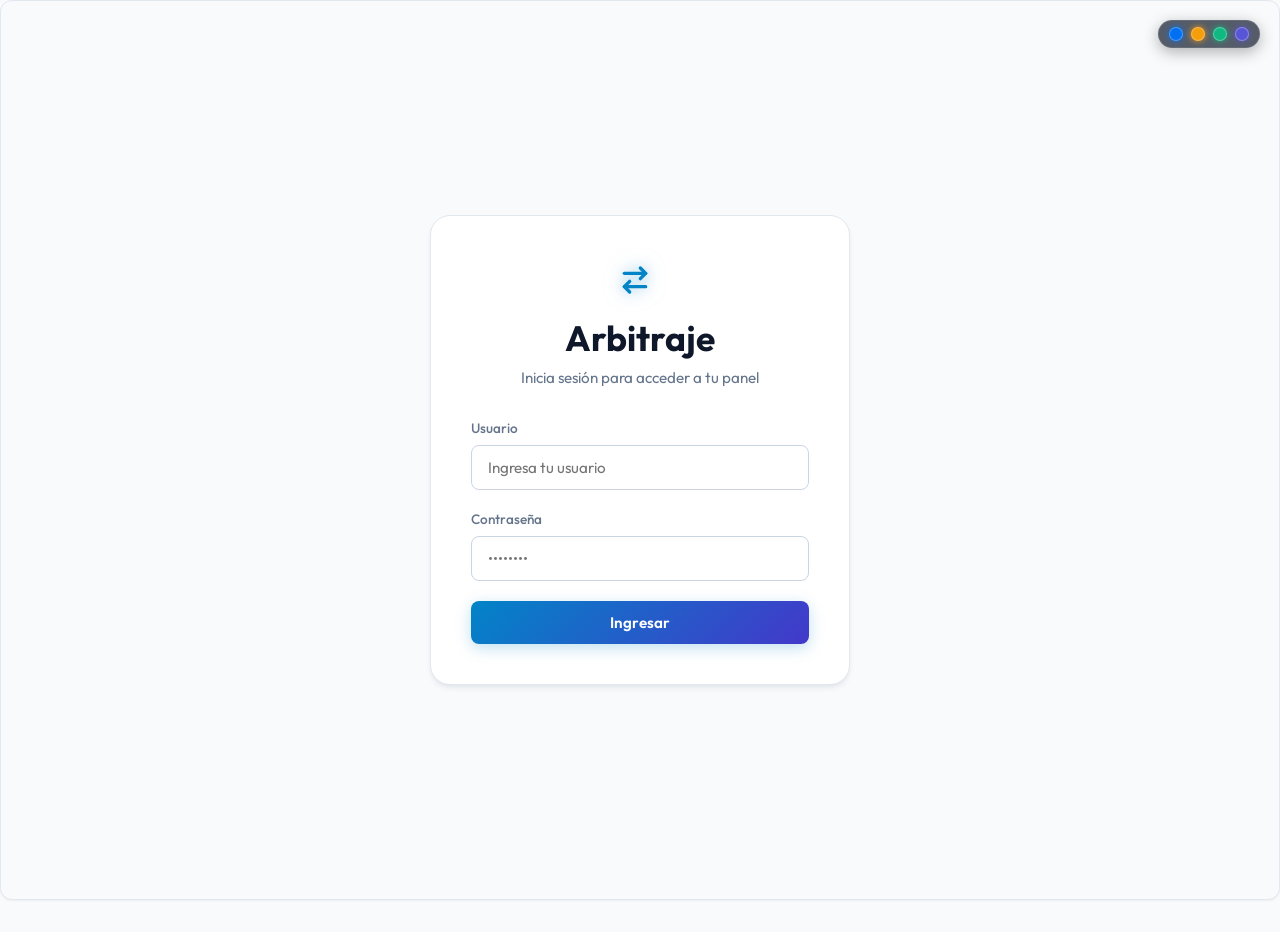
==== commit fd55a1dd: "Auto-deploy: Update index.html" ====
--- a/Arbitraje_Remesas/static/index.html
+++ b/Arbitraje_Remesas/static/index.html
@@ -5,7 +5,7 @@
     <meta name="viewport" content="width=device-width, initial-scale=1.0">
     <title>Arbitraje & Remesas - Control Panel</title>
     <link href="https://fonts.googleapis.com/css2?family=Outfit:wght@300;400;500;600;700&display=swap" rel="stylesheet">
-    <link rel="stylesheet" href="styles.css?v=108">
+    <link rel="stylesheet" href="styles.css?v=181">
     <script src="https://cdn.jsdelivr.net/npm/chart.js"></script>
     <link rel="icon" href="data:image/svg+xml,<svg xmlns='http://www.w3.org/2000/svg' viewBox='0 0 24 24' fill='none' stroke='%230070F3' stroke-width='2.5' stroke-linecap='round' stroke-linejoin='round'><path d='M16 3l4 4-4 4'/><path d='M20 7H4'/><path d='M8 21l-4-4 4-4'/><path d='M4 17h16'/></svg>">
 </head>
@@ -1056,6 +1056,7 @@
                                     <option value="todos">🏦 Todos los Bancos</option>
                                     <option value="BDV">BDV</option>
                                     <option value="Provincial">Provincial</option>
+                                    <option value="Banesco">Banesco</option>
                                     <option value="Mercantil">Mercantil</option>
                                     <option value="Zinli">Zinli</option>
                                 </select>
@@ -1123,31 +1124,68 @@
                 <!-- SUB-TAB 4: HISTORIAL DE REMESAS ENVIADAS -->
                 <div id="subtab-historial-remesas" class="sub-tab-pane">
                     <div class="card glass-card">
-                        <div class="card-header">
-                            <h2>Historial de Remesas Enviadas (USD ➔ VES)</h2>
-                            <div class="card-header-controls" style="display: flex; align-items: center; gap: 0.5rem; flex-wrap: wrap;">
-                                <select id="filter-periodo-remesas" style="background: var(--bg-hover); border: 1px solid rgba(255,255,255,0.1); color: var(--text-primary); border-radius: 4px; padding: 6px 12px; outline: none; font-size: 0.8rem; cursor: pointer;">
+                        <div class="card-header" style="flex-direction: column; align-items: stretch; gap: 0.85rem;">
+                            <div style="display: flex; justify-content: space-between; align-items: center; flex-wrap: wrap; gap: 0.5rem;">
+                                <h2>Historial de Remesas Enviadas (USD ➔ VES)</h2>
+                                <div style="display: flex; align-items: center; gap: 0.5rem; flex-wrap: wrap;">
+                                    <div class="kpi-metric-badge kpi-badge-neutral">
+                                        <span class="kpi-label">N° Remesas</span>
+                                        <strong id="total-count-remesas" class="kpi-val">0</strong>
+                                    </div>
+                                    <div class="kpi-metric-badge kpi-badge-blue">
+                                        <span class="kpi-label">Total Volumen</span>
+                                        <strong id="total-volumen-remesas" class="kpi-val">$0.00</strong>
+                                    </div>
+                                    <div class="kpi-metric-badge kpi-badge-amber">
+                                        <span class="kpi-label">Total Pagado (VES)</span>
+                                        <strong id="total-ves-remesas" class="kpi-val">0.00 VES</strong>
+                                    </div>
+                                    <div class="kpi-metric-badge kpi-badge-green">
+                                        <span class="kpi-label">Ganancia Total</span>
+                                        <strong id="total-ganancia-remesas" class="kpi-val">$0.00</strong>
+                                    </div>
+                                    <button id="btn-export-remesas" class="btn btn-secondary btn-sm" style="display: flex; align-items: center; gap: 6px; padding: 6px 12px; font-weight: 500;">📥 Exportar</button>
+                                </div>
+                            </div>
+
+                            <!-- Barra de Filtros Dinámicos (Fintech Action Bar) -->
+                            <div class="fintech-action-bar">
+                                <input type="text" id="remesas-search-input" placeholder="🔍 Buscar remesa, cliente, banco..." class="fintech-input-search">
+                                
+                                <select id="filter-periodo-remesas" class="fintech-select">
+                                    <option value="historico" selected>📜 Histórico (Todo)</option>
+                                    <option value="ultimos_30_dias">⏱️ Últimos 30 días</option>
+                                    <option value="mes">🗓️ Este Mes</option>
+                                    <option value="mes_anterior">⏮️ Mes anterior</option>
                                     <option value="semana">📅 Esta Semana (Lun-Dom)</option>
-                                    <option value="mes">🗓️ Este Mes</option>
                                     <option value="anio">📆 Este Año</option>
-                                    <option value="historico" selected>📜 Histórico (Todo)</option>
                                     <option value="personalizado">✏️ Rango Personalizado</option>
                                 </select>
+                                
                                 <div id="remesas-filter-custom-dates" style="display: none; align-items: center; gap: 0.3rem;">
-                                    <input type="date" id="remesas-filter-desde" style="background: var(--bg-hover); border: 1px solid rgba(255,255,255,0.1); color: var(--text-primary); border-radius: 4px; padding: 5px 8px; font-size: 0.75rem; outline: none;">
-                                    <span style="font-size: 0.75rem; color: var(--text-secondary);">→</span>
-                                    <input type="date" id="remesas-filter-hasta" style="background: var(--bg-hover); border: 1px solid rgba(255,255,255,0.1); color: var(--text-primary); border-radius: 4px; padding: 5px 8px; font-size: 0.75rem; outline: none;">
-                                    <button id="remesas-filter-apply" class="btn btn-secondary btn-sm" style="padding: 5px 10px; font-size: 0.75rem; background: linear-gradient(135deg,#6366f1,#8b5cf6); border: none; color: #fff; cursor: pointer;">Aplicar</button>
-                                </div>
-                                <div class="total-ganado-badge" style="background: rgba(0, 112, 243, 0.1); border-color: rgba(0, 112, 243, 0.2); color: var(--primary-color);">
-                                    <span>Total Volumen:</span>
-                                    <strong id="total-volumen-remesas">$0.00</strong>
-                                </div>
-                                <div class="total-ganado-badge">
-                                    <span>Ganancia Total:</span>
-                                    <strong id="total-ganancia-remesas">$0.00</strong>
-                                </div>
-                                <button id="btn-export-remesas" class="btn btn-secondary btn-sm" style="display: flex; align-items: center; gap: 4px;">📥 Exportar</button>
+                                    <input type="date" id="remesas-filter-desde" class="fintech-input-date">
+                                    <span style="font-size: 0.75rem; color: var(--text-muted);">→</span>
+                                    <input type="date" id="remesas-filter-hasta" class="fintech-input-date">
+                                    <button id="remesas-filter-apply" class="btn btn-primary btn-sm" style="padding: 5px 10px; font-size: 0.75rem;">Aplicar</button>
+                                </div>
+
+                                <select id="filter-cliente-remesas" class="fintech-select">
+                                    <option value="todos">👤 Todos los Clientes</option>
+                                </select>
+
+                                <select id="filter-tasap2p-remesas" class="fintech-select">
+                                    <option value="todas">📈 Todas las Tasas P2P</option>
+                                </select>
+
+                                <select id="filter-banco-remesas" class="fintech-select">
+                                    <option value="todos">🏦 Todos los Bancos Utilizados</option>
+                                </select>
+
+                                <select id="filter-metodo-remesas" class="fintech-select">
+                                    <option value="todos">💳 Todos los Tipos (Zelle, Efectivo, etc.)</option>
+                                </select>
+
+                                <button id="btn-reset-remesas-filters" class="btn btn-ghost btn-sm" title="Restablecer filtros" style="padding: 6px 10px; font-size: 0.78rem; cursor: pointer; color: var(--text-muted);">🔄 Limpiar</button>
                             </div>
                         </div>
                         <div class="card-body">
@@ -1161,6 +1199,7 @@
                                             <th>Tasa P2P</th>
                                             <th>Tasa Cliente</th>
                                             <th>Monto VES</th>
+                                            <th>Banco Utilizado</th>
                                             <th>Adq. USDT</th>
                                             <th>Comisión Bin.</th>
                                             <th>Ganancia ($)</th>
@@ -2286,6 +2325,7 @@
                     <select id="tarjeta-banco" required>
                         <option value="BDV">Banco de Venezuela (BDV)</option>
                         <option value="Provincial">Provincial</option>
+                        <option value="Banesco">Banesco</option>
                         <option value="Mercantil">Mercantil</option>
                         <option value="Zinli">Zinli</option>
                     </select>
@@ -2426,12 +2466,19 @@
                         <label for="edit-remesa-metodo-pago">Método Recibo USD</label>
                         <select id="edit-remesa-metodo-pago">
                             <option value="Zelle">Zelle</option>
+                            <option value="Efectivo USD">Efectivo USD</option>
+                            <option value="Mercantil Panamá">Mercantil Panamá</option>
                             <option value="Zinli">Zinli</option>
+                            <option value="Mony">Mony</option>
+                            <option value="Airtm">Airtm</option>
+                            <option value="Euros Electrónicos">Euros Electrónicos</option>
+                            <option value="Wise">Wise</option>
+                            <option value="Zen">Zen</option>
+                            <option value="Revolut">Revolut</option>
+                            <option value="Paypal">Paypal</option>
+                            <option value="Binance Pay">Binance Pay</option>
                             <option value="Cash (Margarita)">Cash (Margarita)</option>
                             <option value="Cash (Caracas)">Cash (Caracas)</option>
-                            <option value="Mony">Mony</option>
-                            <option value="Paypal">Paypal</option>
-                            <option value="Binance Pay">Binance Pay</option>
                             <option value="Transferencia Panamá">Transferencia Panamá</option>
                         </select>
                     </div>
@@ -2649,8 +2696,11 @@
 
     <!-- Modal: Editar Ciclo de Arbitraje -->
     <div id="modal-editar-ciclo" class="modal hidden">
-        <div class="modal-content glass-card">
-            <h3>Editar Ciclo de Arbitraje</h3>
+        <div class="modal-content glass-card" style="max-width: 500px; width: 90%;">
+            <div class="flex-row-space-between mb-3" style="display: flex; justify-content: space-between; align-items: center; margin-bottom: 1rem;">
+                <h3 style="margin: 0;">✏️ Editar Ciclo de Arbitraje</h3>
+                <button type="button" id="btn-x-modal-editar-ciclo" class="btn btn-secondary modal-close-btn" style="padding: 0.4rem 0.8rem; font-size: 0.85rem;">✕</button>
+            </div>
             <form id="editar-ciclo-form">
                 <input type="hidden" id="edit-ciclo-id">
                 
@@ -2687,9 +2737,12 @@
                     <input type="number" step="any" id="edit-ciclo-usd-recibidos" required placeholder="Ej. 748.02">
                 </div>
                 
-                <div class="modal-actions mt-4">
-                    <button type="submit" class="btn btn-primary">Guardar Cambios</button>
-                    <button type="button" id="btn-close-modal-editar-ciclo" class="btn btn-secondary">Cancelar</button>
+                <div class="modal-actions mt-4" style="display: flex; justify-content: space-between; align-items: center; gap: 0.5rem;">
+                    <button type="button" id="btn-delete-modal-editar-ciclo" class="btn btn-danger" style="background: rgba(239, 68, 68, 0.15); border: 1px solid rgba(239, 68, 68, 0.3); color: #f87171; font-size: 0.8rem; padding: 6px 12px;">🗑️ Eliminar Ciclo</button>
+                    <div style="display: flex; gap: 0.5rem;">
+                        <button type="button" id="btn-close-modal-editar-ciclo" class="btn btn-secondary">Cancelar</button>
+                        <button type="submit" class="btn btn-primary">Guardar Cambios</button>
+                    </div>
                 </div>
             </form>
         </div>
@@ -3118,6 +3171,6 @@
         </div>
     </div>
 
-    <script src="app.js?v=159"></script>
+    <script src="app.js?v=181"></script>
 </body>
 </html>
--- a/Arbitraje_Remesas/static/styles.css
+++ b/Arbitraje_Remesas/static/styles.css
@@ -1,39 +1,72 @@
 :root {
-    --bg-main: #0B0F19;
-    --bg-card: rgba(17, 25, 40, 0.75);
-    --border-color: rgba(255, 255, 255, 0.08);
-    
-    /* Default theme: Electric Blue */
-    --primary: #0070F3;
-    --primary-glow: rgba(0, 112, 243, 0.4);
-    
-    --secondary: #10B981;
-    --secondary-glow: rgba(16, 185, 129, 0.4);
-    --accent: #F59E0B;
-    --danger: #EF4444;
-    --danger-glow: rgba(239, 68, 68, 0.4);
-    --text-primary: #F3F4F6;
-    --text-secondary: #9CA3AF;
-    --text-muted: #6B7280;
-    --glass-blur: blur(16px);
+  /* Lienzo y Superficies */
+  --bg-app: #F8FAFC;            /* Gris frío tenue para el fondo general */
+  --bg-surface: #FFFFFF;        /* Blanco puro para tarjetas y tablas */
+  --bg-surface-hover: #F1F5F9;  /* Resaltado de filas en tablas */
+  --border-subtle: #E2E8F0;     /* Bordes estructurales de 1px */
+  --border-strong: #CBD5E1;     /* Bordes de inputs y separadores clave */
+
+  /* Tipografía y Contraste */
+  --text-main: #0F172A;         /* Slate 900: montos, títulos y datos primarios */
+  --text-muted: #64748B;        /* Slate 500: subtítulos, fechas y etiquetas */
+  --text-inverse: #FFFFFF;
+
+  /* Acento Primario: Azul Operativo (Acciones, Tasas Base, Menús) */
+  --primary: #0284C7;           /* Sky/Blue corporativo */
+  --primary-hover: #0369A1;
+  --primary-light: #E0F2FE;      /* Fondo tenue para selecciones activas */
+  --primary-glow: rgba(2, 132, 199, 0.2);
+
+  /* Acento Secundario: Verde Ganancia (Spreads Positivos, Órdenes Ejecutadas) */
+  --success: #059669;           /* Esmeralda contable */
+  --success-bg: #ECFDF5;        /* Fondo pálido para badges */
+  --success-border: #A7F3D0;
+  --secondary: #059669;
+  --secondary-glow: rgba(5, 150, 105, 0.2);
+
+  /* Alertas / Pérdida / Spread Negativo */
+  --danger: #E11D48;
+  --danger-bg: #FFF1F2;
+  --danger-glow: rgba(225, 29, 72, 0.2);
+  --accent: #F59E0B;
+
+  /* Sombras suaves (reemplazan los resplandores neón) */
+  --shadow-sm: 0 1px 2px 0 rgba(15, 23, 42, 0.05);
+  --shadow-md: 0 4px 6px -1px rgba(15, 23, 42, 0.07), 0 2px 4px -2px rgba(15, 23, 42, 0.05);
+
+  /* Mapeo de compatibilidad con componentes existentes */
+  --bg-main: var(--bg-app);
+  --bg-card: var(--bg-surface);
+  --border-color: var(--border-subtle);
+  --text-primary: var(--text-main);
+  --text-secondary: var(--text-muted);
+  --glass-blur: none;
 }
 
 /* Theme overrides */
 body.theme-blue {
-    --primary: #0070F3;
-    --primary-glow: rgba(0, 112, 243, 0.4);
+    --primary: #0284C7;
+    --primary-hover: #0369A1;
+    --primary-light: #E0F2FE;
+    --primary-glow: rgba(2, 132, 199, 0.25);
 }
 body.theme-orange {
-    --primary: #F59E0B;
-    --primary-glow: rgba(245, 158, 11, 0.4);
+    --primary: #D97706;
+    --primary-hover: #B45309;
+    --primary-light: #FEF3C7;
+    --primary-glow: rgba(217, 119, 6, 0.25);
 }
 body.theme-green {
-    --primary: #10B981;
-    --primary-glow: rgba(16, 185, 129, 0.4);
+    --primary: #059669;
+    --primary-hover: #047857;
+    --primary-light: #ECFDF5;
+    --primary-glow: rgba(5, 150, 105, 0.25);
 }
 body.theme-purple {
-    --primary: #5856D6;
-    --primary-glow: rgba(88, 86, 214, 0.4);
+    --primary: #7C3AED;
+    --primary-hover: #6D28D9;
+    --primary-light: #EDE9FE;
+    --primary-glow: rgba(124, 58, 237, 0.25);
 }
 
 * {
@@ -45,39 +78,28 @@
 }
 
 body {
-    background-color: var(--bg-main);
-    background-image: 
-        radial-gradient(at 0% 0%, var(--primary-glow) 0px, transparent 50%),
-        radial-gradient(at 100% 100%, var(--secondary-glow) 0px, transparent 50%),
-        radial-gradient(at 50% 50%, rgba(245, 158, 11, 0.05) 0px, transparent 50%);
-    background-attachment: fixed;
-    color: var(--text-primary);
+    background-color: var(--bg-app);
+    color: var(--text-main);
     min-height: 100vh;
     padding-bottom: 2rem;
     overflow-x: hidden;
 }
 
-/* Glassmorphism utility */
-.glass-container {
-    background: var(--bg-card);
-    backdrop-filter: var(--glass-blur);
-    -webkit-backdrop-filter: var(--glass-blur);
-    border: 1px solid var(--border-color);
-    box-shadow: 0 8px 32px 0 rgba(0, 0, 0, 0.37);
-}
-
-.glass-card {
-    background: var(--bg-card);
-    backdrop-filter: var(--glass-blur);
-    -webkit-backdrop-filter: var(--glass-blur);
-    border: 1px solid var(--border-color);
-    border-radius: 16px;
-    box-shadow: 0 8px 32px 0 rgba(0, 0, 0, 0.25);
-    transition: transform 0.3s ease, box-shadow 0.3s ease;
-}
-
-.glass-card:hover {
-    box-shadow: 0 12px 40px 0 var(--primary-glow);
+/* Tarjetas de Spreads, Contenedores y Tablas (Adiós al cristal oscuro) */
+.card, .dashboard-container, .glass-card, .glass-container {
+  background-color: var(--bg-surface);
+  border: 1px solid var(--border-subtle);
+  border-radius: 12px;
+  box-shadow: var(--shadow-sm);
+  padding: 1.25rem;
+  transition: border-color 0.2s ease, box-shadow 0.2s ease;
+  backdrop-filter: none;
+  -webkit-backdrop-filter: none;
+}
+
+.card:hover, .glass-card:hover, .dashboard-container:hover, .glass-container:hover {
+  border-color: var(--border-strong);
+  box-shadow: var(--shadow-md);
 }
 
 /* Layout Utilities */
@@ -127,7 +149,7 @@
     align-items: center;
     min-height: 100vh;
     padding: 1rem;
-    background: radial-gradient(circle, rgba(17, 25, 40, 0.9) 0%, rgba(11, 15, 25, 0.98) 100%);
+    background: var(--bg-app);
 }
 
 .auth-box {
@@ -135,9 +157,9 @@
     max-width: 420px;
     padding: 2.5rem;
     border-radius: 20px;
-    border: 1px solid var(--border-color);
-    background: rgba(23, 31, 50, 0.6);
-    box-shadow: 0 20px 50px rgba(0, 0, 0, 0.5);
+    border: 1px solid var(--border-subtle);
+    background: var(--bg-surface);
+    box-shadow: var(--shadow-md);
     text-align: center;
     animation: fadeIn 0.5s ease-out;
 }
@@ -146,14 +168,11 @@
     font-size: 2.2rem;
     font-weight: 700;
     margin-bottom: 0.5rem;
-    background: linear-gradient(135deg, #FFF 30%, #A5B4FC 100%);
-    -webkit-background-clip: text;
-    -webkit-text-fill-color: transparent;
-    text-shadow: 0 0 30px var(--primary-glow);
+    color: var(--text-main);
 }
 
 .subtitle {
-    color: var(--text-secondary);
+    color: var(--text-muted);
     font-size: 0.95rem;
     margin-bottom: 2rem;
 }
@@ -168,7 +187,7 @@
     display: block;
     font-size: 0.85rem;
     font-weight: 500;
-    color: var(--text-secondary);
+    color: var(--text-muted);
     margin-bottom: 0.5rem;
 }
 
@@ -176,23 +195,23 @@
     width: 100%;
     padding: 0.75rem 1rem;
     border-radius: 8px;
-    border: 1px solid var(--border-color);
-    background: rgba(10, 15, 25, 0.5);
-    color: var(--text-primary);
+    border: 1px solid var(--border-strong);
+    background: var(--bg-surface);
+    color: var(--text-main);
     font-size: 0.95rem;
-    transition: all 0.3s ease;
+    transition: all 0.2s ease;
 }
 
 .input-group input:focus, .input-group select:focus {
     outline: none;
     border-color: var(--primary);
-    box-shadow: 0 0 0 3px var(--primary-glow);
-    background: rgba(10, 15, 25, 0.8);
+    box-shadow: 0 0 0 3px var(--primary-light);
+    background: var(--bg-surface);
 }
 
 select option {
-    background-color: #0f172a !important;
-    color: #f8fafc !important;
+    background-color: var(--bg-surface) !important;
+    color: var(--text-main) !important;
     padding: 8px 12px;
 }
 
@@ -319,10 +338,10 @@
     justify-content: space-between;
     align-items: center;
     padding: 1.25rem 2rem;
-    border-radius: 16px;
-    background: rgba(17, 25, 40, 0.65);
-    backdrop-filter: var(--glass-blur);
-    border: 1px solid var(--border-color);
+    border-radius: 12px;
+    background: var(--bg-surface);
+    border: 1px solid var(--border-subtle);
+    box-shadow: var(--shadow-sm);
     margin-bottom: 1.5rem;
 }
 
@@ -389,10 +408,10 @@
     display: flex;
     gap: 0.5rem;
     margin-bottom: 1.5rem;
-    background: rgba(17, 25, 40, 0.4);
+    background: var(--bg-surface-hover);
     padding: 0.35rem;
     border-radius: 12px;
-    border: 1px solid var(--border-color);
+    border: 1px solid var(--border-subtle);
 }
 
 .tab-link {
@@ -401,22 +420,22 @@
     border: none;
     padding: 0.75rem 1rem;
     border-radius: 8px;
-    color: var(--text-secondary);
+    color: var(--text-muted);
     font-weight: 600;
     font-size: 0.95rem;
     cursor: pointer;
-    transition: all 0.3s ease;
+    transition: all 0.2s ease;
 }
 
 .tab-link:hover {
-    color: var(--text-primary);
-    background: rgba(255, 255, 255, 0.05);
+    color: var(--text-main);
+    background: var(--border-subtle);
 }
 
 .tab-link.active {
-    color: white;
+    color: var(--text-inverse);
     background: var(--primary);
-    box-shadow: 0 4px 12px var(--primary-glow);
+    box-shadow: var(--shadow-sm);
 }
 
 .tab-pane {
@@ -522,45 +541,74 @@
     background: #0080ff;
 }
 
-.data-table {
-    width: 100%;
-    border-collapse: collapse;
-    text-align: left;
-    font-size: 0.88rem;
-    box-sizing: border-box;
-}
-
-.data-table th {
-    background: rgba(17, 25, 40, 0.95);
-    padding: 0.75rem 0.85rem;
-    font-weight: 600;
-    color: var(--text-secondary);
-    border-bottom: 1px solid var(--border-color);
-    font-size: 0.78rem;
-    text-transform: uppercase;
-    letter-spacing: 0.03em;
-    white-space: nowrap;
-}
-
-.data-table td {
-    padding: 0.75rem 0.85rem;
-    border-bottom: 1px solid var(--border-color);
-    color: var(--text-primary);
-    vertical-align: middle;
-}
-
-.data-table tr:hover {
-    background: rgba(255, 255, 255, 0.02);
+/* Tablas de Operaciones y Arbitraje */
+table, .data-table {
+  width: 100%;
+  border-collapse: collapse;
+  background-color: var(--bg-surface);
+}
+
+th, .data-table th {
+  background-color: #F8FAFC;
+  color: var(--text-muted);
+  font-size: 0.75rem;
+  text-transform: uppercase;
+  letter-spacing: 0.05em;
+  padding: 0.75rem 1rem;
+  border-bottom: 1px solid var(--border-subtle);
+  text-align: left;
+}
+
+td, .data-table td {
+  padding: 0.85rem 1rem;
+  border-bottom: 1px solid var(--border-subtle);
+  color: var(--text-main);
+  font-size: 0.875rem;
+}
+
+/* Alineación contable: montos y porcentajes siempre a la derecha */
+th.numeric, td.numeric {
+  text-align: right;
+  font-variant-numeric: tabular-nums; /* Evita que los números bailen */
+  font-weight: 600;
+}
+
+tbody tr:hover, .data-table tr:hover {
+  background-color: var(--bg-surface-hover);
 }
 
 .data-table input[type="number"] {
     width: 90px;
     padding: 0.35rem 0.5rem;
     border-radius: 4px;
-    border: 1px solid var(--border-color);
-    background: rgba(10, 15, 25, 0.8);
-    color: var(--text-primary);
+    border: 1px solid var(--border-strong);
+    background: var(--bg-surface);
+    color: var(--text-main);
     font-size: 0.85rem;
+}
+
+/* Píldoras de Estado (Badges de Spread y Confirmaciones) */
+.badge-spread-positive {
+  display: inline-flex;
+  align-items: center;
+  gap: 0.35rem;
+  background-color: var(--success-bg);
+  color: var(--success);
+  border: 1px solid var(--success-border);
+  padding: 0.2rem 0.6rem;
+  border-radius: 9999px;
+  font-size: 0.75rem;
+  font-weight: 600;
+}
+
+.badge-info {
+  background-color: var(--primary-light);
+  color: var(--primary);
+  border: 1px solid #BAE6FD;
+  padding: 0.2rem 0.6rem;
+  border-radius: 9999px;
+  font-size: 0.75rem;
+  font-weight: 600;
 }
 
 /* Cards (Limits Control) */
@@ -734,45 +782,117 @@
     color: var(--secondary);
 }
 
-/* Modals */
+/* =====================================================
+   MODALS - 100% RESPONSIVE FOR LAPTOPS, TABLETS & MOBILES
+   ===================================================== */
 .modal {
     position: fixed;
     top: 0;
     left: 0;
-    width: 100%;
-    height: 100%;
-    background: rgba(0, 0, 0, 0.6);
-    backdrop-filter: blur(5px);
-    display: flex;
-    align-items: center;
+    right: 0;
+    bottom: 0;
+    width: 100vw;
+    height: 100vh;
+    background: rgba(15, 23, 42, 0.45);
+    backdrop-filter: blur(4px);
+    -webkit-backdrop-filter: blur(4px);
+    display: flex;
     justify-content: center;
-    z-index: 1000;
-    animation: fadeIn 0.25s ease-out;
+    align-items: flex-start;
+    z-index: 2000;
+    overflow-y: auto;
+    overflow-x: hidden;
+    padding: 2.5rem 1rem;
+    box-sizing: border-box;
+    animation: fadeIn 0.2s ease-out;
+    overscroll-behavior: contain;
+    -webkit-overflow-scrolling: touch;
+}
+
+.modal.hidden {
+    display: none !important;
+}
+
+body.modal-open {
+    overflow: hidden !important;
 }
 
 .modal-content {
-    width: 90%;
-    max-width: 480px;
-    padding: 2rem;
+    width: 95%;
+    max-width: 520px;
+    margin: auto;
+    max-height: calc(100vh - 4rem);
+    display: flex;
+    flex-direction: column;
+    padding: 1.75rem;
     border-radius: 16px;
-    border: 1px solid rgba(255, 255, 255, 0.15);
-}
-
+    border: 1px solid var(--border-subtle);
+    background: var(--bg-surface);
+    color: var(--text-main);
+    box-shadow: 0 20px 40px rgba(15, 23, 42, 0.12), var(--shadow-md);
+    box-sizing: border-box;
+    position: relative;
+    overflow-y: auto;
+    overflow-x: hidden;
+    scrollbar-width: thin;
+    scrollbar-color: var(--border-strong) transparent;
+}
+
+.modal-content::-webkit-scrollbar {
+    width: 6px;
+}
+.modal-content::-webkit-scrollbar-track {
+    background: transparent;
+}
+.modal-content::-webkit-scrollbar-thumb {
+    background: rgba(255, 255, 255, 0.25);
+    border-radius: 4px;
+}
+.modal-content::-webkit-scrollbar-thumb:hover {
+    background: rgba(255, 255, 255, 0.45);
+}
+
+.modal-header,
+.modal-content > .flex-row-space-between:first-child {
+    display: flex;
+    justify-content: space-between;
+    align-items: center;
+    margin-bottom: 1.25rem;
+    padding-bottom: 0.6rem;
+    border-bottom: 1px solid rgba(255, 255, 255, 0.08);
+}
+
+.modal-content h2,
 .modal-content h3 {
     margin-bottom: 0.5rem;
     font-size: 1.25rem;
+    font-weight: 700;
+    color: var(--text-primary);
 }
 
 .modal-content p {
     font-size: 0.85rem;
     color: var(--text-secondary);
-    margin-bottom: 1.5rem;
+    margin-bottom: 1.25rem;
 }
 
 .modal-actions {
     display: flex;
     justify-content: flex-end;
     gap: 0.75rem;
+    margin-top: 1.5rem;
+    padding-top: 1rem;
+    border-top: 1px solid rgba(255, 255, 255, 0.08);
+    flex-wrap: wrap;
+}
+
+/* Close button styling */
+.btn-close-modal,
+.modal-close-btn,
+.modal-content button[id*="close"],
+.modal-content button[id*="cancelar"] {
+    cursor: pointer;
+    transition: all 0.2s ease;
 }
 
 /* Animations */
@@ -2064,3 +2184,116 @@
     box-sizing: border-box !important;
 }
 
+/* =====================================================
+   GLOBAL RESPONSIVE ENHANCEMENTS FOR ALL DEVICES & LAPTOPS
+   ===================================================== */
+
+/* ── Laptop Screens with Short Vertical Viewports (e.g. 1366x768 or scaled 1080p) ── */
+@media (max-height: 760px) {
+    .modal {
+        padding: 1rem 0.5rem !important;
+        align-items: flex-start !important;
+    }
+    
+    .modal-content {
+        max-height: calc(100vh - 1.75rem) !important;
+        padding: 1.25rem 1.25rem 1rem 1.25rem !important;
+        margin-top: 0.5rem !important;
+        margin-bottom: 0.5rem !important;
+    }
+
+    .modal-content h2,
+    .modal-content h3 {
+        font-size: 1.1rem !important;
+        margin-bottom: 0.35rem !important;
+    }
+
+    .modal-content p {
+        margin-bottom: 0.75rem !important;
+        font-size: 0.8rem !important;
+    }
+
+    .modal-content .grid-2col-form {
+        gap: 0.65rem !important;
+    }
+
+    .modal-content .input-group {
+        margin-bottom: 0.5rem !important;
+    }
+
+    .modal-content .input-group label {
+        font-size: 0.75rem !important;
+        margin-bottom: 0.2rem !important;
+    }
+
+    .modal-content .input-group input,
+    .modal-content .input-group select {
+        padding: 0.5rem 0.75rem !important;
+        font-size: 0.82rem !important;
+    }
+
+    .modal-actions {
+        margin-top: 0.85rem !important;
+        padding-top: 0.65rem !important;
+    }
+
+    .modal-actions .btn {
+        padding: 0.5rem 1rem !important;
+        font-size: 0.85rem !important;
+    }
+}
+
+/* ── Tablets & Laptops (max-width: 1024px) ── */
+@media (max-width: 1024px) {
+    .nav-tabs {
+        flex-wrap: wrap !important;
+        gap: 0.4rem !important;
+    }
+
+    .tab-link {
+        padding: 0.6rem 0.8rem !important;
+        font-size: 0.85rem !important;
+        white-space: nowrap !important;
+    }
+
+    .card-header-controls {
+        flex-wrap: wrap !important;
+        gap: 0.5rem !important;
+    }
+}
+
+/* ── Mobile Devices (max-width: 768px) ── */
+@media (max-width: 768px) {
+    .modal {
+        padding: 0.75rem 0.4rem !important;
+        align-items: flex-start !important;
+    }
+
+    .modal-content {
+        width: 100% !important;
+        max-width: 100% !important;
+        max-height: calc(100vh - 1.25rem) !important;
+        padding: 1.15rem 0.85rem !important;
+        border-radius: 12px !important;
+        margin: 0 auto !important;
+    }
+
+    .modal-actions {
+        flex-direction: column-reverse !important;
+        gap: 0.5rem !important;
+        width: 100% !important;
+    }
+
+    .modal-actions .btn {
+        width: 100% !important;
+        justify-content: center !important;
+    }
+
+    /* All form grids in modals become single column on mobile */
+    .modal-content .grid-2col-form,
+    .modal-content .grid-2col {
+        grid-template-columns: 1fr !important;
+        gap: 0.6rem !important;
+    }
+}
+
